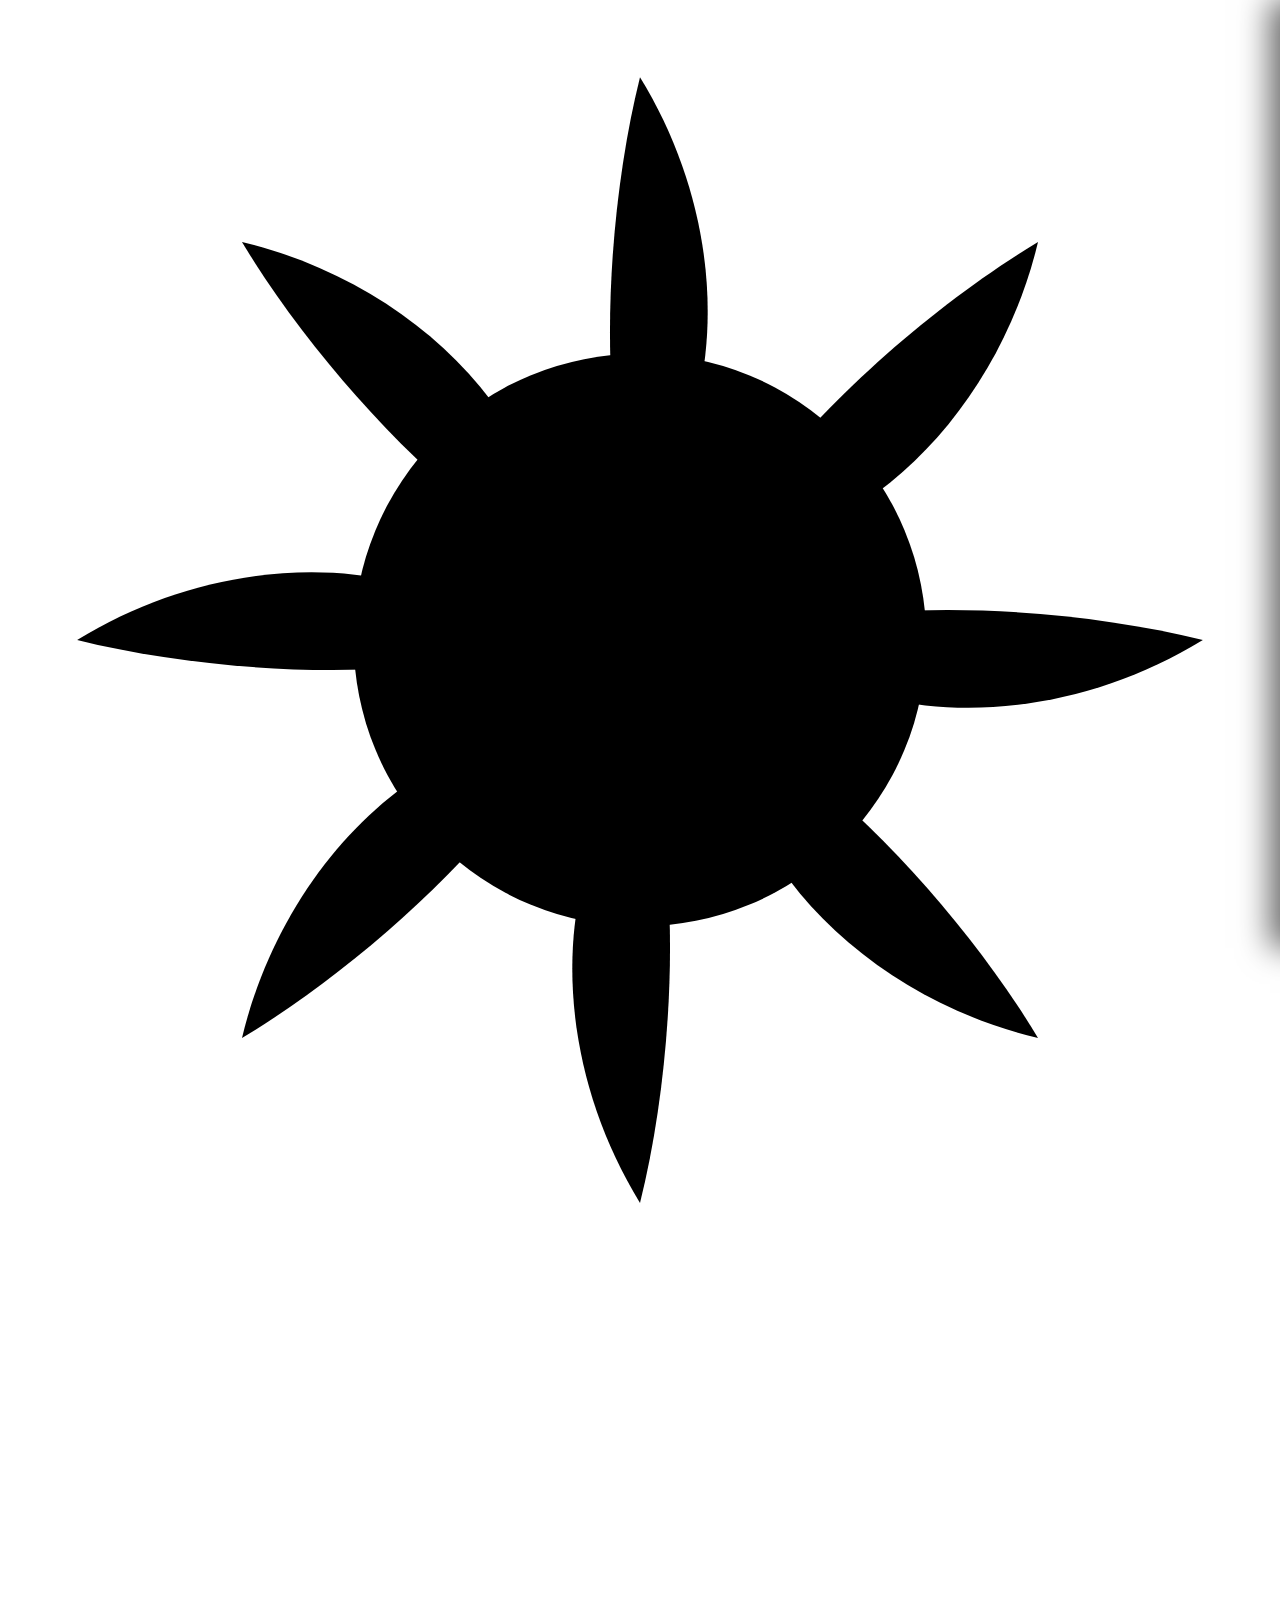
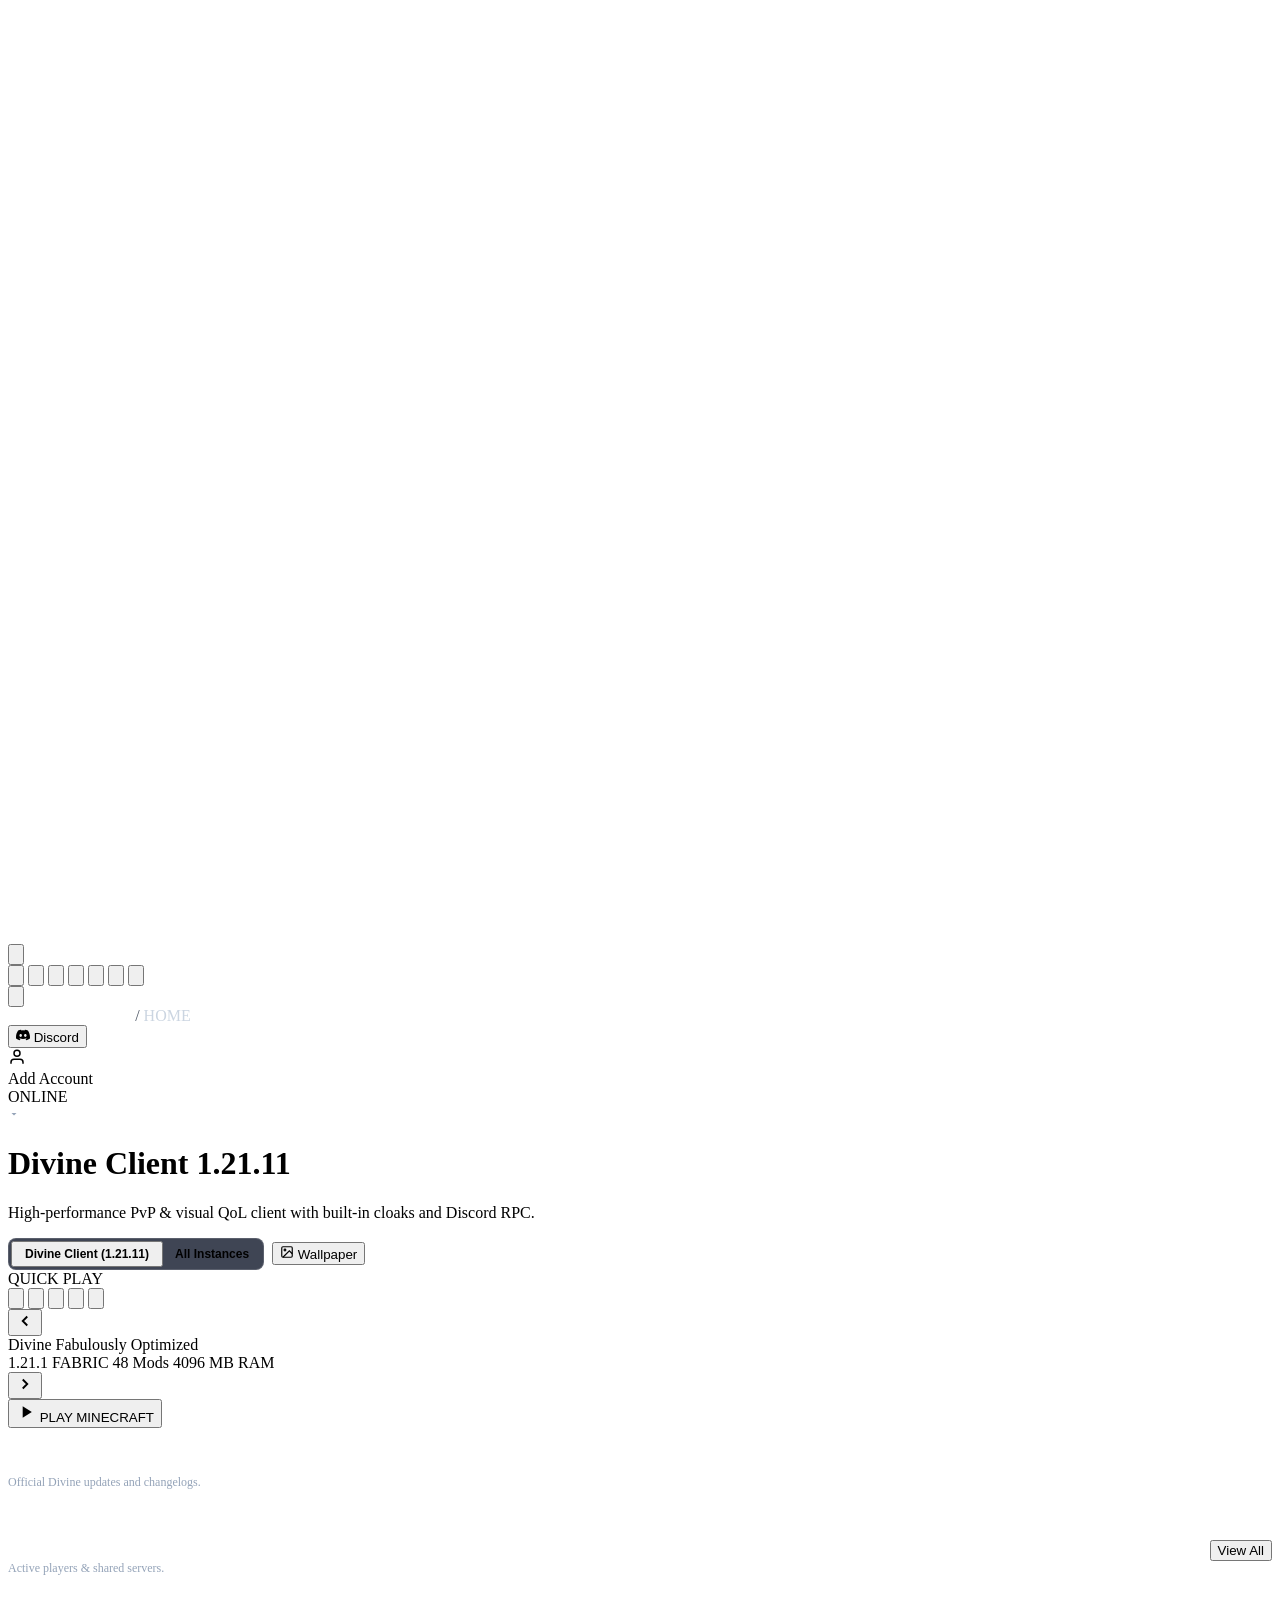
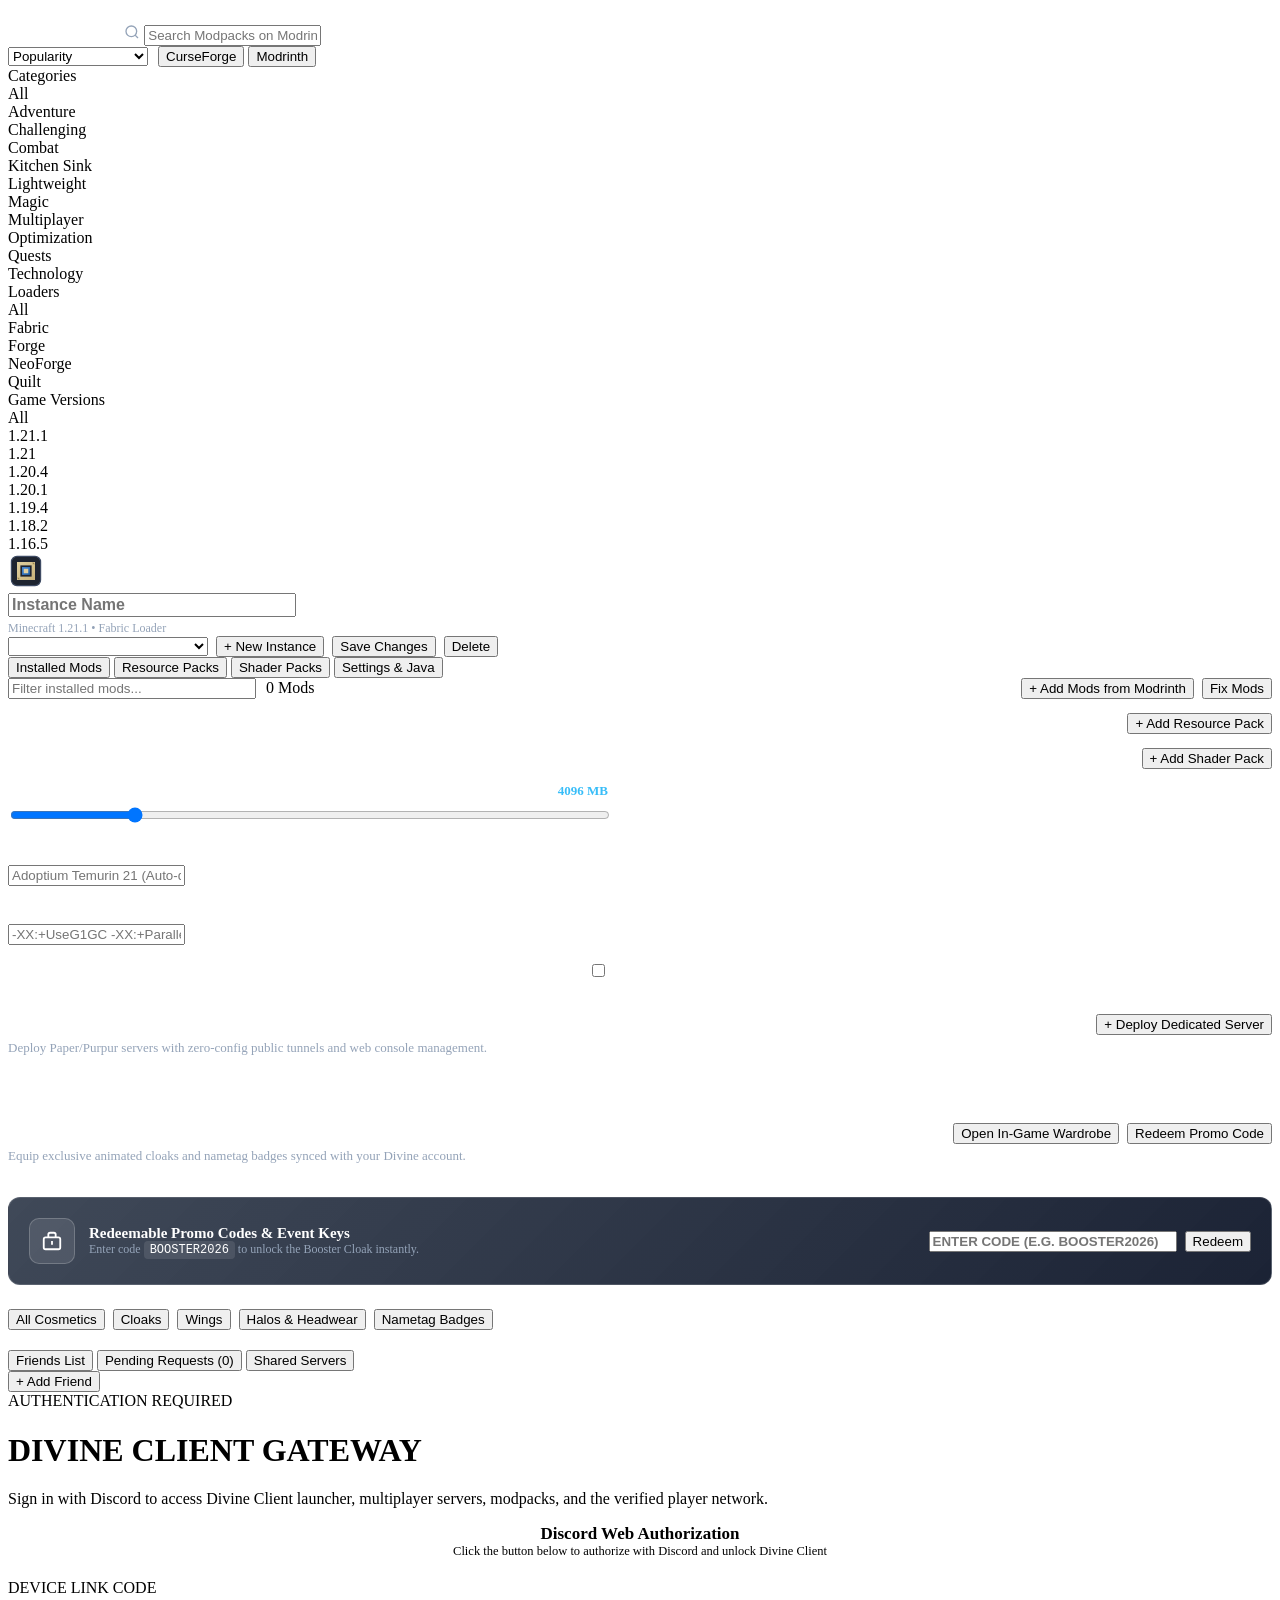
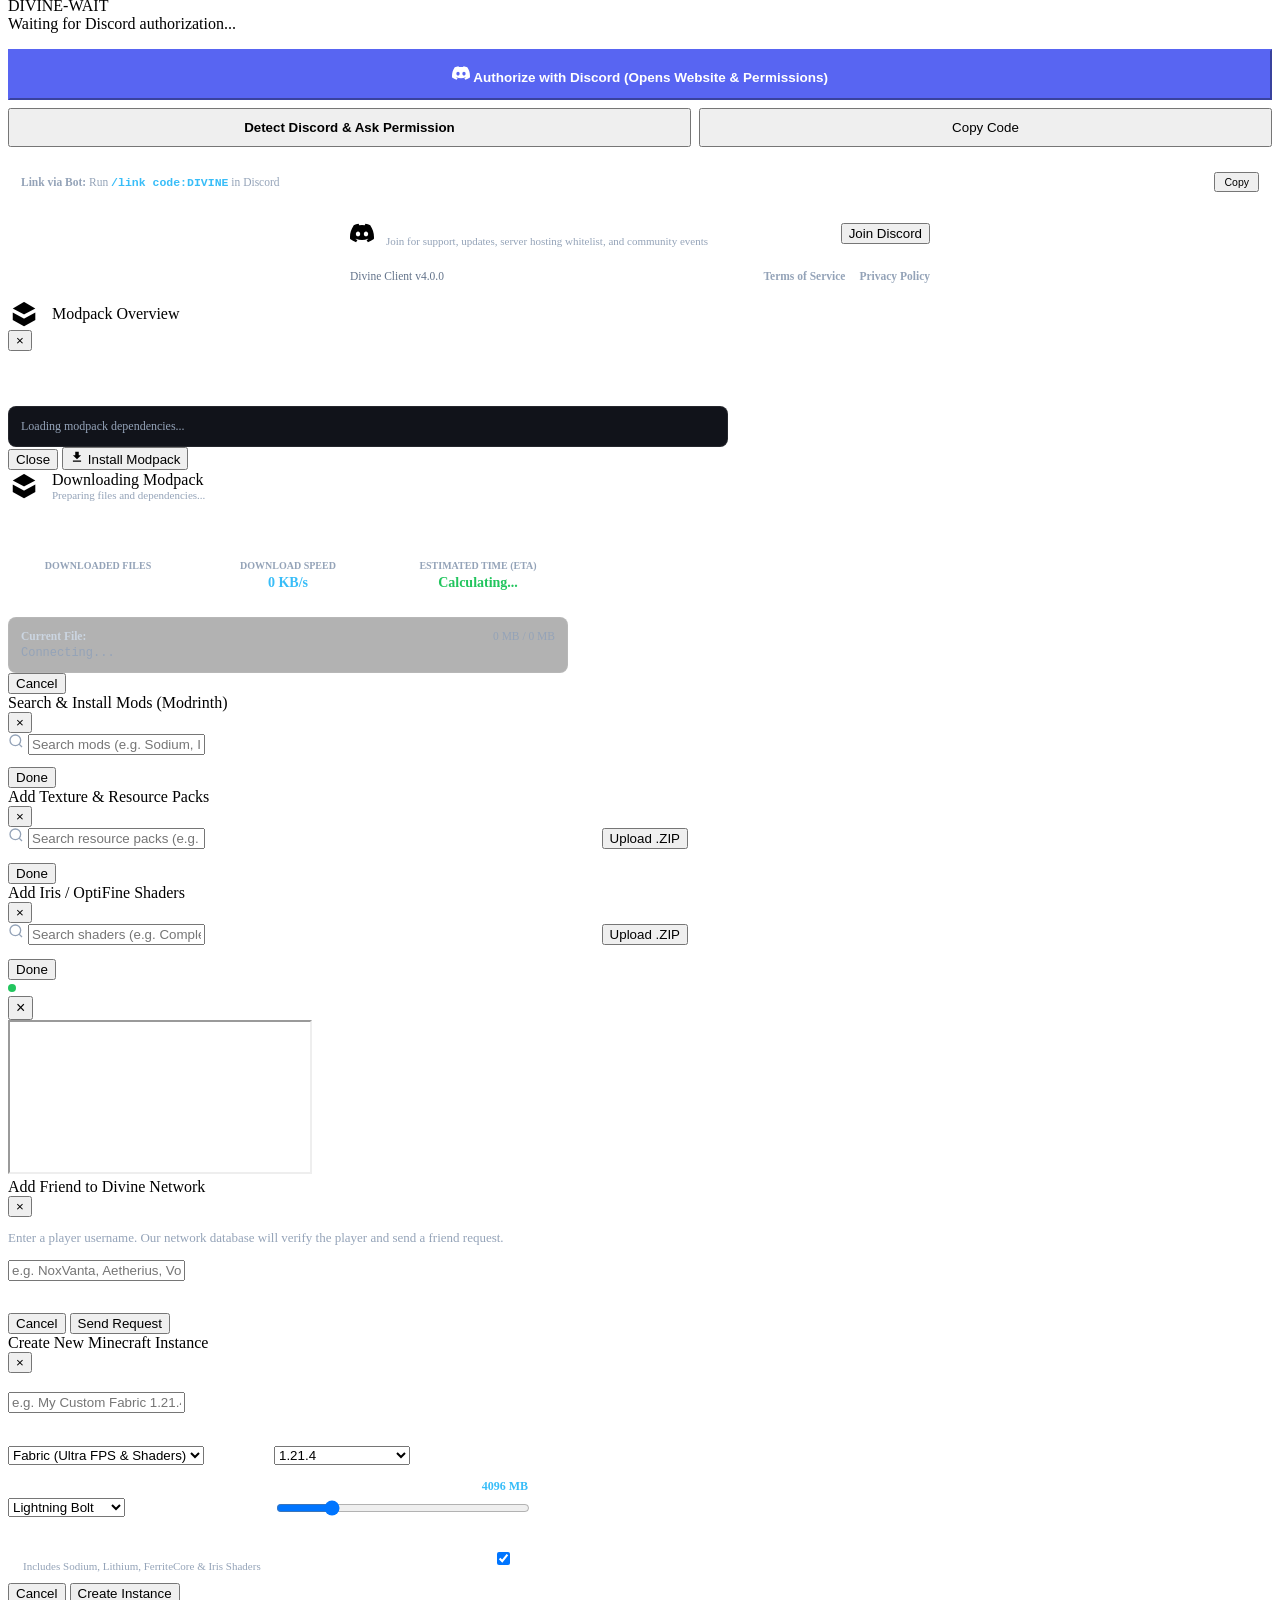
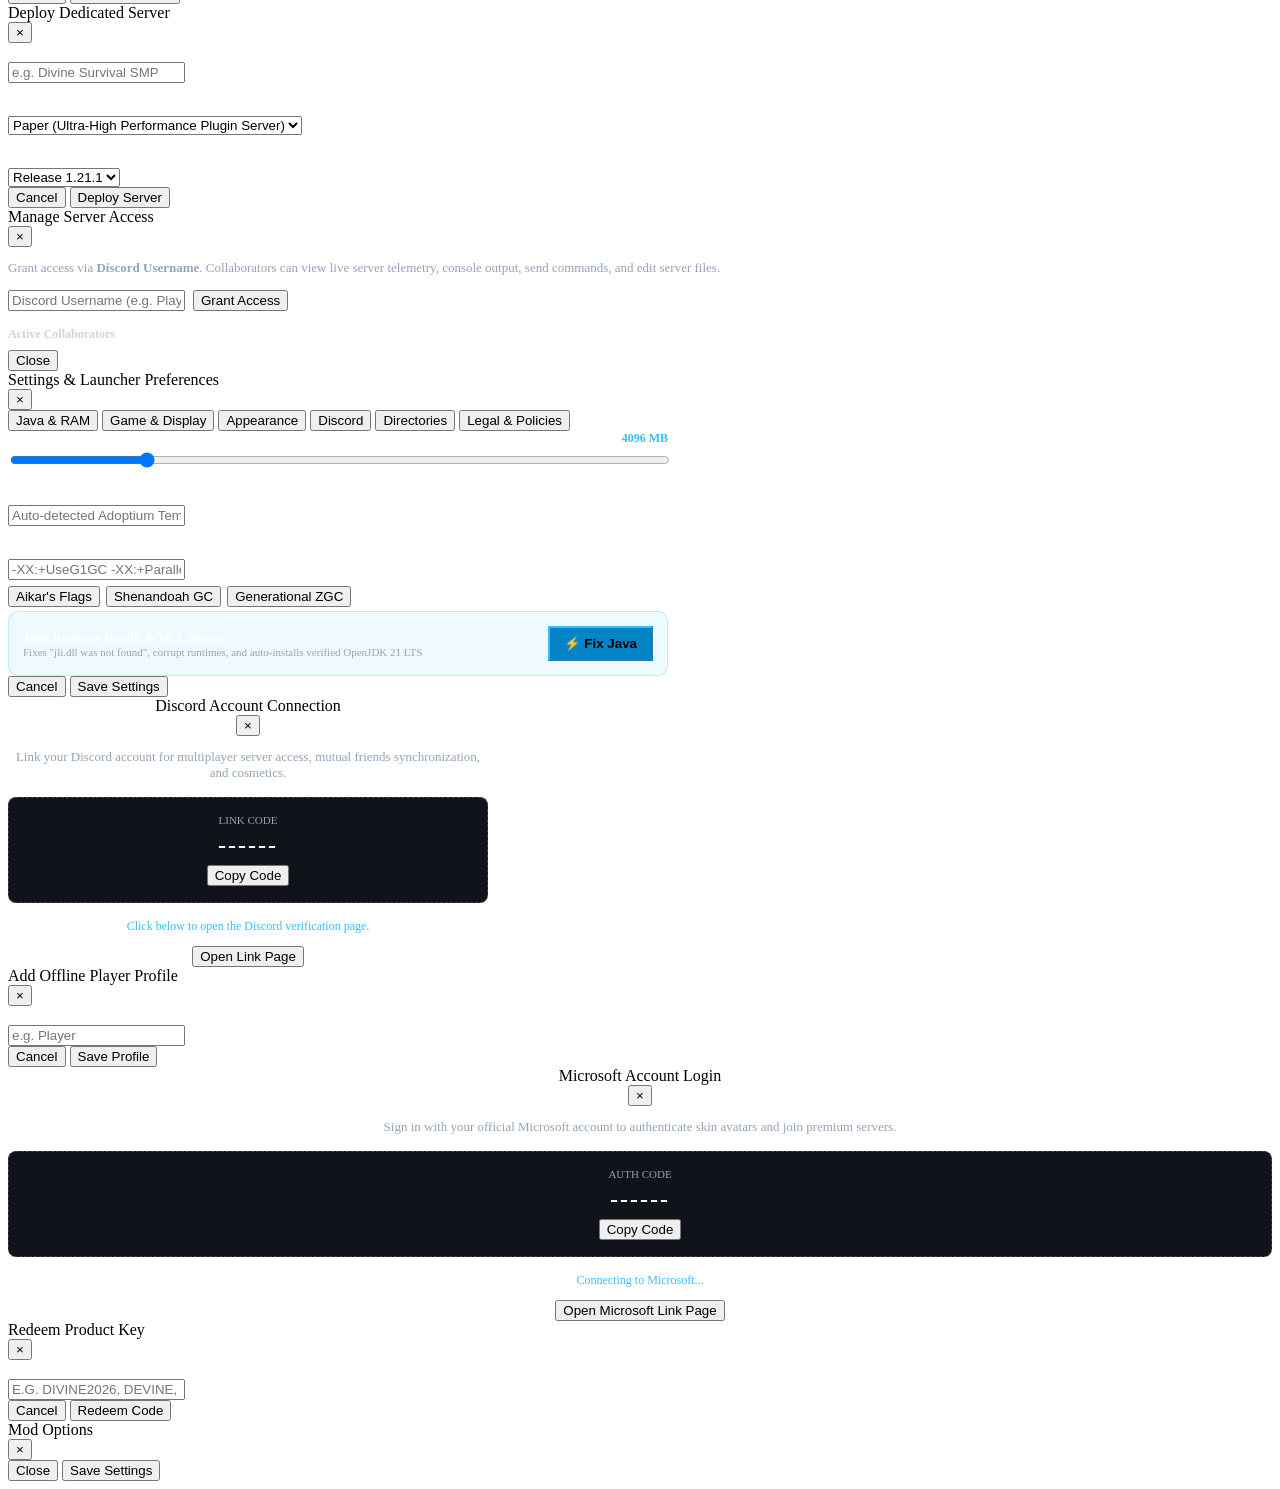
==== divineclient/web/index.html @ eaeb9013 "Updated package namespace from arenclient to divineclient" ====
<!DOCTYPE html>
<html lang="en" data-theme="divine">
<head>
  <meta charset="UTF-8">
  <meta name="viewport" content="width=device-width, initial-scale=1.0">
  <title>Divine Client v4.0.0</title>
  <link rel="icon" type="image/png" href="/assets/divine_icon.png">
  <link rel="shortcut icon" href="/assets/icon.ico">
  <link rel="stylesheet" href="/css/theme.css">
  <link rel="stylesheet" href="/css/main.css">
</head>
<body>

  <!-- Full Windowless Startup Animation (Pure White Divine Sun Logo Only) -->
  <div id="startup-gateway-screen" class="startup-splash-overlay" onclick="this.classList.add('fade-out'); setTimeout(() => { this.style.display='none'; }, 400);" title="Click anywhere to skip">
    <div class="startup-stage-container">
      <svg viewBox="0 0 256 256" class="startup-sun-svg">
        <g class="spikes-layer">
          <g transform="rotate(0 128 128)"><path d="M128,14 C144,40 146,72 134,94 Q128,98 124,92 C120,70 122,38 128,14 Z"/></g>
          <g transform="rotate(45 128 128)"><path d="M128,14 C144,40 146,72 134,94 Q128,98 124,92 C120,70 122,38 128,14 Z"/></g>
          <g transform="rotate(90 128 128)"><path d="M128,14 C144,40 146,72 134,94 Q128,98 124,92 C120,70 122,38 128,14 Z"/></g>
          <g transform="rotate(135 128 128)"><path d="M128,14 C144,40 146,72 134,94 Q128,98 124,92 C120,70 122,38 128,14 Z"/></g>
          <g transform="rotate(180 128 128)"><path d="M128,14 C144,40 146,72 134,94 Q128,98 124,92 C120,70 122,38 128,14 Z"/></g>
          <g transform="rotate(225 128 128)"><path d="M128,14 C144,40 146,72 134,94 Q128,98 124,92 C120,70 122,38 128,14 Z"/></g>
          <g transform="rotate(270 128 128)"><path d="M128,14 C144,40 146,72 134,94 Q128,98 124,92 C120,70 122,38 128,14 Z"/></g>
          <g transform="rotate(315 128 128)"><path d="M128,14 C144,40 146,72 134,94 Q128,98 124,92 C120,70 122,38 128,14 Z"/></g>
        </g>
        <circle class="ring" cx="128" cy="128" r="58"/>
        <circle class="core" cx="128" cy="128" r="34"/>
      </svg>
    </div>
  </div>
  <script>
    // Failsafe auto-dismiss timer in case scripts are slow or interrupted
    setTimeout(function() {
      var s = document.getElementById("startup-gateway-screen");
      if (s && !s.classList.contains("fade-out")) {
        s.classList.add("fade-out");
        setTimeout(function() { s.style.display = "none"; }, 500);
      }
    }, 2000);
  </script>

  <!-- Background Watermark Logo -->
  <svg class="app-background-watermark" viewBox="0 0 256 256">
    <g fill="#ffffff">
      <g transform="rotate(0 128 128)"><path d="M128,14 C144,40 146,72 134,94 Q128,98 124,92 C120,70 122,38 128,14 Z"/></g>
      <g transform="rotate(45 128 128)"><path d="M128,14 C144,40 146,72 134,94 Q128,98 124,92 C120,70 122,38 128,14 Z"/></g>
      <g transform="rotate(90 128 128)"><path d="M128,14 C144,40 146,72 134,94 Q128,98 124,92 C120,70 122,38 128,14 Z"/></g>
      <g transform="rotate(135 128 128)"><path d="M128,14 C144,40 146,72 134,94 Q128,98 124,92 C120,70 122,38 128,14 Z"/></g>
      <g transform="rotate(180 128 128)"><path d="M128,14 C144,40 146,72 134,94 Q128,98 124,92 C120,70 122,38 128,14 Z"/></g>
      <g transform="rotate(225 128 128)"><path d="M128,14 C144,40 146,72 134,94 Q128,98 124,92 C120,70 122,38 128,14 Z"/></g>
      <g transform="rotate(270 128 128)"><path d="M128,14 C144,40 146,72 134,94 Q128,98 124,92 C120,70 122,38 128,14 Z"/></g>
      <g transform="rotate(315 128 128)"><path d="M128,14 C144,40 146,72 134,94 Q128,98 124,92 C120,70 122,38 128,14 Z"/></g>
      <circle cx="128" cy="128" r="34"/>
    </g>
    <circle cx="128" cy="128" r="58" fill="none" stroke="#ffffff" stroke-width="8" stroke-linecap="round"/>
  </svg>

  <!-- APP ROOT: HORIZONTAL LEFT SIDEBAR SHELL -->
  <div id="app-root">

    <!-- LEFT SIDEBAR (ICONS ONLY • COMPACT RAIL) -->
    <aside class="app-sidebar-left">
      <div class="sidebar-top-section">
        <!-- Client Logo Header (Pure White Sun) -->
        <button class="sidebar-brand-btn" onclick="switchTab('overview')" data-tooltip="Divine Client Home">
          <svg viewBox="0 0 256 256">
            <g fill="#ffffff">
              <g transform="rotate(0 128 128)"><path d="M128,14 C144,40 146,72 134,94 Q128,98 124,92 C120,70 122,38 128,14 Z"/></g>
              <g transform="rotate(45 128 128)"><path d="M128,14 C144,40 146,72 134,94 Q128,98 124,92 C120,70 122,38 128,14 Z"/></g>
              <g transform="rotate(90 128 128)"><path d="M128,14 C144,40 146,72 134,94 Q128,98 124,92 C120,70 122,38 128,14 Z"/></g>
              <g transform="rotate(135 128 128)"><path d="M128,14 C144,40 146,72 134,94 Q128,98 124,92 C120,70 122,38 128,14 Z"/></g>
              <g transform="rotate(180 128 128)"><path d="M128,14 C144,40 146,72 134,94 Q128,98 124,92 C120,70 122,38 128,14 Z"/></g>
              <g transform="rotate(225 128 128)"><path d="M128,14 C144,40 146,72 134,94 Q128,98 124,92 C120,70 122,38 128,14 Z"/></g>
              <g transform="rotate(270 128 128)"><path d="M128,14 C144,40 146,72 134,94 Q128,98 124,92 C120,70 122,38 128,14 Z"/></g>
              <g transform="rotate(315 128 128)"><path d="M128,14 C144,40 146,72 134,94 Q128,98 124,92 C120,70 122,38 128,14 Z"/></g>
              <circle cx="128" cy="128" r="34"/>
            </g>
            <circle cx="128" cy="128" r="58" fill="none" stroke="#ffffff" stroke-width="8" stroke-linecap="round"/>
          </svg>
        </button>

        <div class="sidebar-divider"></div>

        <!-- Navigation Tabs (Icons Only) -->
        <nav class="sidebar-nav">
          <!-- 1. Home / Instances -->
          <button class="sidebar-nav-item active" data-tab="overview" onclick="switchTab('overview')" data-tooltip="Home &amp; Launch">
            <svg viewBox="0 0 24 24" fill="currentColor"><path d="M10 20v-6h4v6h5v-8h3L12 3 2 12h3v8z"/></svg>
          </button>

          <!-- 2. Modpack Store -->
          <button class="sidebar-nav-item" data-tab="modpacks" onclick="switchTab('modpacks')" data-tooltip="Modpack Store">
            <svg viewBox="0 0 24 24" fill="currentColor"><path d="M12 2l-5.5 9h11L12 2zm0 3.84L13.93 9h-3.86L12 5.84zM17.5 13c-2.49 0-4.5 2.01-4.5 4.5s2.01 4.5 4.5 4.5 4.5-2.01 4.5-4.5-2.01-4.5-4.5-4.5zm0 7c-1.38 0-2.5-1.12-2.5-2.5s1.12-2.5 2.5-2.5 2.5 1.12 2.5 2.5-1.12 2.5-2.5 2.5zM3 21.5h8v-8H3v8zm2-6h4v4H5v-4z"/></svg>
          </button>

          <!-- 3. Instance Editor Tab -->
          <button class="sidebar-nav-item" data-tab="editor" onclick="switchTab('editor')" data-tooltip="Instance Editor &amp; Mods">
            <svg viewBox="0 0 24 24" fill="none" stroke="currentColor" stroke-width="2" stroke-linecap="round" stroke-linejoin="round"><path d="M12 20h9"/><path d="M16.5 3.5a2.121 2.121 0 0 1 3 3L7 19l-4 1 1-4L16.5 3.5z"/></svg>
          </button>

          <!-- 4. Dedicated Servers -->
          <button class="sidebar-nav-item" data-tab="servers" onclick="switchTab('servers')" data-tooltip="Dedicated Servers">
            <svg viewBox="0 0 24 24" fill="currentColor"><path d="M2 20h20v-4H2v4zm2-3h2v2H4v-2zM2 4v4h20V4H2zm4 3H4V5h2v2zm-4 7h20v-4H2v4zm2-3h2v2H4v-2z"/></svg>
          </button>

          <!-- 5. Cloaks & Wardrobe -->
          <button class="sidebar-nav-item" data-tab="cosmetics" onclick="switchTab('cosmetics')" data-tooltip="Cloaks &amp; Wardrobe">
            <svg viewBox="0 0 24 24" fill="none" stroke="currentColor" stroke-width="2" stroke-linecap="round" stroke-linejoin="round">
              <path d="M12 4a3 3 0 0 1 3 3c0 1.2-.7 2.2-1.7 2.7L21 16H3l7.7-6.3C9.7 9.2 9 8.2 9 7a3 3 0 0 1 3-3z"/>
              <path d="M4 16v5a1 1 0 0 0 1 1h14a1 1 0 0 0 1-1v-5"/>
            </svg>
          </button>

          <!-- 6. Friends & Social (Clean Native Network) -->
          <button class="sidebar-nav-item" data-tab="friends" onclick="switchTab('friends')" data-tooltip="Friends &amp; Player Network">
            <svg viewBox="0 0 24 24" fill="currentColor"><path d="M16 11c1.66 0 2.99-1.34 2.99-3S17.66 5 16 5c-1.66 0-3 1.34-3 3s1.34 3 3 3zm-8 0c1.66 0 2.99-1.34 2.99-3S9.66 5 8 5C6.34 5 5 6.34 5 8s1.34 3 3 3zm0 2c-2.33 0-7 1.17-7 3.5V19h14v-2.5c0-2.33-4.67-3.5-7-3.5zm8 0c-.29 0-.62.02-.97.05 1.16.84 1.97 1.97 1.97 3.45V19h6v-2.5c0-2.33-4.67-3.5-7-3.5z"/></svg>
          </button>

          <!-- 7. Discord Gateway & Profile -->
          <button class="sidebar-nav-item" data-tab="discord" onclick="switchTab('discord')" data-tooltip="Discord Community &amp; Account">
            <svg viewBox="0 0 24 24" fill="currentColor"><path d="M20.317 4.37a19.791 19.791 0 0 0-4.885-1.515.074.074 0 0 0-.079.037c-.21.375-.444.864-.608 1.25a18.27 18.27 0 0 0-5.487 0 12.64 12.64 0 0 0-.617-1.25.077.077 0 0 0-.079-.037A19.736 19.736 0 0 0 3.677 4.37a.07.07 0 0 0-.032.027C.533 9.046-.32 13.58.099 18.057a.082.082 0 0 0 .031.057 19.9 19.9 0 0 0 5.993 3.03.078.078 0 0 0 .084-.028c.462-.63.874-1.295 1.226-1.994.021-.041.001-.09-.041-.106a13.107 13.107 0 0 1-1.872-.892.077.077 0 0 1-.008-.128 10.2 10.2 0 0 0 .372-.292.074.074 0 0 1 .077-.01c3.929 1.793 8.18 1.793 12.061 0a.074.074 0 0 1 .078.01c.12.098.246.198.373.292a.077.077 0 0 1-.006.127 12.299 12.299 0 0 1-1.873.893.077.077 0 0 0-.041.107c.36.698.772 1.362 1.225 1.993a.076.076 0 0 0 .084.028 19.839 19.839 0 0 0 6.002-3.03.077.077 0 0 0 .032-.054c.5-5.177-.838-9.674-3.549-13.66a.061.061 0 0 0-.031-.028zM8.02 15.33c-1.183 0-2.157-1.085-2.157-2.419 0-1.333.956-2.419 2.157-2.419 1.21 0 2.176 1.096 2.157 2.42 0 1.333-.956 2.418-2.157 2.418zm7.975 0c-1.183 0-2.157-1.085-2.157-2.419 0-1.333.955-2.419 2.157-2.419 1.21 0 2.176 1.096 2.157 2.42 0 1.333-.946 2.418-2.157 2.418z"/></svg>
          </button>
        </nav>
      </div>

      <!-- Bottom Settings Button (Icons Only) -->
      <div class="sidebar-bottom-section">
        <button class="sidebar-settings-btn" onclick="openSettingsModal()" data-tooltip="Settings &amp; JVM">
          <svg viewBox="0 0 24 24" fill="none" stroke="currentColor" stroke-width="2" stroke-linecap="round" stroke-linejoin="round">
            <circle cx="12" cy="12" r="3"></circle>
            <path d="M19.4 15a1.65 1.65 0 0 0 .33 1.82l.06.06a2 2 0 0 1 0 2.83 2 2 0 0 1-2.83 0l-.06-.06a1.65 1.65 0 0 0-1.82-.33 1.65 1.65 0 0 0-1 1.51V21a2 2 0 0 1-2 2 2 2 0 0 1-2-2v-.09A1.65 1.65 0 0 0 9 19.4a1.65 1.65 0 0 0-1.82.33l-.06.06a2 2 0 0 1-2.83 0 2 2 0 0 1 0-2.83l.06-.06a1.65 1.65 0 0 0 .33-1.82 1.65 1.65 0 0 0-1.51-1H3a2 2 0 0 1-2-2 2 2 0 0 1 2-2h.09A1.65 1.65 0 0 0 4.6 9a1.65 1.65 0 0 0-.33-1.82l-.06-.06a2 2 0 0 1 0-2.83 2 2 0 0 1 2.83 0l.06.06a1.65 1.65 0 0 0 1.82.33H9a1.65 1.65 0 0 0 1-1.51V3a2 2 0 0 1 2-2 2 2 0 0 1 2 2v.09a1.65 1.65 0 0 0 1 1.51 1.65 1.65 0 0 0 1.82-.33l.06-.06a2 2 0 0 1 2.83 0 2 2 0 0 1 0 2.83l-.06.06a1.65 1.65 0 0 0-.33 1.82V9a1.65 1.65 0 0 0 1.51 1H21a2 2 0 0 1 2 2 2 2 0 0 1-2 2h-.09a1.65 1.65 0 0 0-1.51 1z"></path>
          </svg>
        </button>
      </div>
    </aside>

    <!-- RIGHT / MAIN VIEWPORT AREA -->
    <div class="app-main-viewport">
      <!-- TOPBAR HEADER (Account Pill Top Right) -->
      <header class="app-topbar-header">
        <div class="topbar-left-breadcrumbs" id="topbar-breadcrumbs">
          <span style="color: #ffffff; font-weight: 900;">DIVINE CLIENT</span>
          <span style="color: #4b5563;">/</span>
          <span style="color: #cbd5e1;" id="topbar-crumb-active">HOME</span>
        </div>

        <div class="topbar-right-actions">
          <!-- Discord Link / Status Button in Topbar -->
          <button class="btn btn-secondary btn-sm" id="topbar-discord-btn" onclick="switchTab('discord')" title="Discord Authentication &amp; Profile" style="gap: 6px;">
            <svg width="14" height="14" viewBox="0 0 24 24" fill="currentColor"><path d="M20.317 4.37a19.791 19.791 0 0 0-4.885-1.515.074.074 0 0 0-.079.037c-.21.375-.444.864-.608 1.25a18.27 18.27 0 0 0-5.487 0 12.64 12.64 0 0 0-.617-1.25.077.077 0 0 0-.079-.037A19.736 19.736 0 0 0 3.677 4.37a.07.07 0 0 0-.032.027C.533 9.046-.32 13.58.099 18.057a.082.082 0 0 0 .031.057 19.9 19.9 0 0 0 5.993 3.03.078.078 0 0 0 .084-.028c.462-.63.874-1.295 1.226-1.994.021-.041.001-.09-.041-.106a13.107 13.107 0 0 1-1.872-.892.077.077 0 0 1-.008-.128 10.2 10.2 0 0 0 .372-.292.074.074 0 0 1 .077-.01c3.929 1.793 8.18 1.793 12.061 0a.074.074 0 0 1 .078.01c.12.098.246.198.373.292a.077.077 0 0 1-.006.127 12.299 12.299 0 0 1-1.873.893.077.077 0 0 0-.041.107c.36.698.772 1.362 1.225 1.993a.076.076 0 0 0 .084.028 19.839 19.839 0 0 0 6.002-3.03.077.077 0 0 0 .032-.054c.5-5.177-.838-9.674-3.549-13.66a.061.061 0 0 0-.031-.028zM8.02 15.33c-1.183 0-2.157-1.085-2.157-2.419 0-1.333.956-2.419 2.157-2.419 1.21 0 2.176 1.096 2.157 2.42 0 1.333-.956 2.418-2.157 2.418zm7.975 0c-1.183 0-2.157-1.085-2.157-2.419 0-1.333.955-2.419 2.157-2.419 1.21 0 2.176 1.096 2.157 2.42 0 1.333-.946 2.418-2.157 2.418z"/></svg>
            <span id="topbar-discord-label">Discord</span>
          </button>

          <!-- Top Right User Profile Pill -->
          <div class="topbar-account-pill" id="topbar-account-btn" onclick="toggleAccountDrawer()" title="Switch Account &amp; Profiles">
            <div class="account-avatar-box" id="topbar-avatar-container">
              <svg width="18" height="18" viewBox="0 0 24 24" fill="none" stroke="currentColor" stroke-width="2"><path d="M20 21v-2a4 4 0 0 0-4-4H8a4 4 0 0 0-4 4v2"/><circle cx="12" cy="7" r="4"/></svg>
            </div>
            <div class="account-text-stack">
              <div class="account-username" id="topbar-username">Add Account</div>
              <div class="account-status-sub" id="topbar-status-text">ONLINE</div>
            </div>
            <svg width="12" height="12" viewBox="0 0 24 24" fill="#94a3b8"><path d="M7 10l5 5 5-5z"/></svg>
          </div>
        </div>
      </header>

      <!-- MAIN CONTENT VIEWS -->
      <main class="app-main">

        <!-- VIEW 1: HOME (MULTI-BACKGROUND SHADERS • QUICK PLAY CARD • ANIMATED SLIDER • GREEN/RED PLAY BUTTON) -->
        <div class="view-pane active" id="view-overview">
          <div class="home-hero-container" id="home-hero-container">
            <div class="home-hero-header">
              <div>
                <h1 class="home-hero-title" id="home-main-title">Divine Client 1.21.11</h1>
                <p class="home-hero-subtitle" id="home-main-subtitle">High-performance PvP &amp; visual QoL client with built-in cloaks and Discord RPC.</p>
              </div>
              <div style="display: flex; align-items: center; gap: 8px;">
                <!-- 2 Main Menus Mode Switcher -->
                <div class="mode-toggle-group" style="display: flex; background: rgba(15,23,42,0.8); border: 1px solid rgba(255,255,255,0.15); border-radius: 8px; padding: 2px;">
                  <button class="btn btn-sm btn-primary" id="mode-btn-divine" onclick="setLauncherMenuMode('divine')" style="padding: 4px 12px; font-size: 12px; font-weight: 800;">Divine Client (1.21.11)</button>
                  <button class="btn btn-sm btn-secondary" id="mode-btn-custom" onclick="setLauncherMenuMode('custom')" style="padding: 4px 12px; font-size: 12px; font-weight: 800; border: none; background: transparent;">All Instances</button>
                </div>
                <button class="btn btn-secondary btn-sm" onclick="cycleHeroBackground()" title="Switch Wallpaper">
                  <svg width="14" height="14" viewBox="0 0 24 24" fill="none" stroke="currentColor" stroke-width="2"><rect x="3" y="3" width="18" height="18" rx="2"/><circle cx="8.5" cy="8.5" r="1.5"/><path d="M21 15l-5-5L5 21"/></svg>
                  <span id="hero-wallpaper-name">Wallpaper</span>
                </button>
              </div>
            </div>

            <!-- Quick Play Bar: 5 mini icons centered directly on top of the launching card -->
            <div class="quick-play-wrapper">
              <div class="quick-play-card">
                <div class="quick-play-title-tag">QUICK PLAY</div>
                <div class="quick-play-icons-bar">
                  <!-- 1. Fabric 1.21.11 (Ultra Performance) -->
                  <button class="quick-play-btn" onclick="quickPlayAction('fabric')" data-tooltip="Fabric 1.21.11 (Ultra Performance)" title="Fabric 1.21.11 (Ultra Performance)">
                    <svg viewBox="0 0 24 24" fill="none" stroke="currentColor" stroke-width="2"><polygon points="13 2 3 14 12 14 11 22 21 10 12 10 13 2"/></svg>
                  </button>

                  <!-- 2. Builder & Cinematic Studio -->
                  <button class="quick-play-btn" onclick="quickPlayAction('builder')" data-tooltip="Builder Studio (Axiom + WorldEdit)" title="Builder Studio (Axiom + WorldEdit)">
                    <svg viewBox="0 0 24 24" fill="none" stroke="currentColor" stroke-width="2"><path d="M21 16V8a2 2 0 0 0-1-1.73l-7-4a2 2 0 0 0-2 0l-7 4A2 2 0 0 0 3 8v8a2 2 0 0 0 1 1.73l7 4a2 2 0 0 0 2 0l7-4A2 2 0 0 0 21 16z"/><polyline points="3.27 6.96 12 12.01 20.73 6.96"/><line x1="12" y1="22.08" x2="12" y2="12"/></svg>
                  </button>

                  <!-- 3. Bedwars PvP 1.8.9 (Forge) -->
                  <button class="quick-play-btn" onclick="quickPlayAction('bedwars')" data-tooltip="Bedwars PvP 1.8.9 (Forge)" title="Bedwars PvP 1.8.9 (Forge)">
                    <svg viewBox="0 0 24 24" fill="none" stroke="currentColor" stroke-width="2"><path d="M14.5 17.5L3 6V3h3l11.5 11.5"/><path d="M13 19l6-6"/><path d="M16 16l4 4"/><path d="M19 21l2-2"/></svg>
                  </button>

                  <!-- 4. Vanilla Survival 1.21.4 -->
                  <button class="quick-play-btn" onclick="quickPlayAction('survival')" data-tooltip="Vanilla Survival 1.21.4" title="Vanilla Survival 1.21.4">
                    <svg viewBox="0 0 24 24" fill="none" stroke="currentColor" stroke-width="2"><path d="M20 21v-2a4 4 0 0 0-4-4H8a4 4 0 0 0-4 4v2"/><circle cx="12" cy="7" r="4"/></svg>
                  </button>

                  <!-- 5. Multiplayer SMP 1.21.4 -->
                  <button class="quick-play-btn" onclick="quickPlayAction('smp')" data-tooltip="Multiplayer SMP 1.21.4" title="Multiplayer SMP 1.21.4">
                    <svg viewBox="0 0 24 24" fill="none" stroke="currentColor" stroke-width="2"><circle cx="12" cy="12" r="10"/><path d="M2 12h20"/><path d="M12 2a15.3 15.3 0 0 1 4 10 15.3 15.3 0 0 1-4 10 15.3 15.3 0 0 1 4-10z"/></svg>
                  </button>
                </div>
              </div>
            </div>

            <!-- Instance Slider Deck (The Launching Card) -->
            <div class="instance-slider-deck">
              <div class="instance-slider-main">
                <!-- Left Nav Arrow -->
                <button class="slider-nav-arrow" onclick="slideInstancePrev()" title="Previous Instance">
                  <svg width="18" height="18" viewBox="0 0 24 24" fill="none" stroke="currentColor" stroke-width="2.5"><path d="M15 18l-6-6 6-6"/></svg>
                </button>

                <!-- Instance Metadata (Animated Slide Transitions) -->
                <div class="slider-instance-info" id="hero-slider-info-box">
                  <div class="slider-instance-name" id="hero-slider-name">Divine Fabulously Optimized</div>
                  <div class="slider-tags-row">
                    <span class="badge-tag version" id="hero-slider-version">1.21.1</span>
                    <span class="badge-tag loader" id="hero-slider-loader">FABRIC</span>
                    <span class="badge-tag mods" id="hero-slider-mods">48 Mods</span>
                    <span class="badge-tag" id="hero-slider-ram">4096 MB RAM</span>
                  </div>
                  <!-- Slider Indicator Dots -->
                  <div class="slider-pagination-dots" id="hero-slider-dots"></div>
                </div>

                <!-- Right Nav Arrow -->
                <button class="slider-nav-arrow" onclick="slideInstanceNext()" title="Next Instance">
                  <svg width="18" height="18" viewBox="0 0 24 24" fill="none" stroke="currentColor" stroke-width="2.5"><path d="M9 18l6-6-6-6"/></svg>
                </button>
              </div>

              <!-- Solid Green Play Button (Switches to Solid Red Stop Button When Running) -->
              <button class="hero-launch-btn" id="hero-launch-btn" onclick="handleHeroPlayButtonClick()">
                <svg id="hero-launch-icon" width="20" height="20" viewBox="0 0 24 24" fill="currentColor"><path d="M8 5v14l11-7z"/></svg>
                <span id="hero-launch-text">PLAY MINECRAFT</span>
              </button>
            </div>
          </div>

          <!-- Bottom 2-Column: Announcements & Friends -->
          <div class="overview-2col-layout">
            <!-- Left Column: Announcements -->
            <div>
              <div style="display: flex; align-items: center; justify-content: space-between; margin-bottom: 12px;">
                <div>
                  <h3 style="font-size: 15px; font-weight: 800; color: #ffffff;">Latest Announcements</h3>
                  <p style="font-size: 12px; color: #94a3b8;">Official Divine updates and changelogs.</p>
                </div>
              </div>
              <div id="news-grid" style="display: flex; flex-direction: column; gap: 10px;"></div>
            </div>

            <!-- Right Column: Online Friends Quick Glance -->
            <div>
              <div style="display: flex; align-items: center; justify-content: space-between; margin-bottom: 12px;">
                <div>
                  <h3 style="font-size: 15px; font-weight: 800; color: #ffffff;">Friends Network</h3>
                  <p style="font-size: 12px; color: #94a3b8;">Active players &amp; shared servers.</p>
                </div>
                <button class="btn btn-secondary btn-sm" onclick="switchTab('friends')">View All</button>
              </div>
              <div class="card-panel" style="padding: 12px;">
                <div id="home-quick-friends-list" style="display: flex; flex-direction: column; gap: 8px;"></div>
              </div>
            </div>
          </div>
        </div>

        <!-- VIEW 2: MODPACK STORE (MODPACKS ONLY • MATCHING IMAGE-1.PNG) -->
        <div class="view-pane" id="view-modpacks">
          <div class="store-container">
            <!-- Top Search & Filter Bar -->
            <div class="store-topbar-filters">
              <div style="display: flex; align-items: center; gap: 12px; flex: 1;">
                <span style="font-size: 15px; font-weight: 900; color: #ffffff; white-space: nowrap;">Modpacks Store</span>
                <!-- Search Input -->
                <div class="store-search-bar">
                  <svg width="16" height="16" viewBox="0 0 24 24" fill="none" stroke="#94a3b8" stroke-width="2"><circle cx="11" cy="11" r="8"/><path d="m21 21-4.3-4.3"/></svg>
                  <input type="text" id="store-search-input" placeholder="Search Modpacks on Modrinth..." oninput="debounceStoreSearch()">
                </div>
              </div>

              <!-- Sort & Source Tabs -->
              <div style="display: flex; align-items: center; gap: 10px;">
                <select class="select-field" id="store-sort-select" style="width: 140px;" onchange="fetchStoreModpacks()">
                  <option value="downloads">Popularity</option>
                  <option value="relevance">Relevance</option>
                  <option value="updated">Recently Updated</option>
                  <option value="newest">Newest</option>
                </select>

                <div class="store-source-tabs">
                  <button class="store-source-tab" onclick="setStoreSource('curseforge', this)">CurseForge</button>
                  <button class="store-source-tab active" onclick="setStoreSource('modrinth', this)">Modrinth</button>
                </div>
              </div>
            </div>

            <!-- Main 2-Column Store Layout: Left Cards Stack • Right Filters -->
            <div class="store-main-layout">
              <!-- Left: Modpack List -->
              <div class="store-list-stack" id="store-modpack-list"></div>

              <!-- Right: Filter Rail (Categories, Loaders, Environment, Versions) -->
              <div class="store-filter-rail">
                <!-- Categories -->
                <div>
                  <div class="filter-group-title">Categories</div>
                  <div class="filter-pill-grid" id="store-category-filters">
                    <div class="filter-pill active" onclick="toggleStoreFilter('category', 'all', this)">All</div>
                    <div class="filter-pill" onclick="toggleStoreFilter('category', 'adventure', this)">Adventure</div>
                    <div class="filter-pill" onclick="toggleStoreFilter('category', 'challenging', this)">Challenging</div>
                    <div class="filter-pill" onclick="toggleStoreFilter('category', 'combat', this)">Combat</div>
                    <div class="filter-pill" onclick="toggleStoreFilter('category', 'kitchen-sink', this)">Kitchen Sink</div>
                    <div class="filter-pill" onclick="toggleStoreFilter('category', 'lightweight', this)">Lightweight</div>
                    <div class="filter-pill" onclick="toggleStoreFilter('category', 'magic', this)">Magic</div>
                    <div class="filter-pill" onclick="toggleStoreFilter('category', 'multiplayer', this)">Multiplayer</div>
                    <div class="filter-pill" onclick="toggleStoreFilter('category', 'optimization', this)">Optimization</div>
                    <div class="filter-pill" onclick="toggleStoreFilter('category', 'quests', this)">Quests</div>
                    <div class="filter-pill" onclick="toggleStoreFilter('category', 'technology', this)">Technology</div>
                  </div>
                </div>

                <!-- Loaders -->
                <div>
                  <div class="filter-group-title">Loaders</div>
                  <div class="filter-pill-grid" id="store-loader-filters">
                    <div class="filter-pill active" onclick="toggleStoreFilter('loader', 'all', this)">All</div>
                    <div class="filter-pill" onclick="toggleStoreFilter('loader', 'fabric', this)">Fabric</div>
                    <div class="filter-pill" onclick="toggleStoreFilter('loader', 'forge', this)">Forge</div>
                    <div class="filter-pill" onclick="toggleStoreFilter('loader', 'neoforge', this)">NeoForge</div>
                    <div class="filter-pill" onclick="toggleStoreFilter('loader', 'quilt', this)">Quilt</div>
                  </div>
                </div>

                <!-- Game Versions -->
                <div>
                  <div class="filter-group-title">Game Versions</div>
                  <div class="filter-pill-grid" id="store-version-filters" style="max-height: 220px; overflow-y: auto;">
                    <div class="filter-pill active" onclick="toggleStoreFilter('version', 'all', this)">All</div>
                    <div class="filter-pill" onclick="toggleStoreFilter('version', '1.21.1', this)">1.21.1</div>
                    <div class="filter-pill" onclick="toggleStoreFilter('version', '1.21', this)">1.21</div>
                    <div class="filter-pill" onclick="toggleStoreFilter('version', '1.20.4', this)">1.20.4</div>
                    <div class="filter-pill" onclick="toggleStoreFilter('version', '1.20.1', this)">1.20.1</div>
                    <div class="filter-pill" onclick="toggleStoreFilter('version', '1.19.4', this)">1.19.4</div>
                    <div class="filter-pill" onclick="toggleStoreFilter('version', '1.18.2', this)">1.18.2</div>
                    <div class="filter-pill" onclick="toggleStoreFilter('version', '1.16.5', this)">1.16.5</div>
                  </div>
                </div>
              </div>
            </div>
          </div>
        </div>

        <!-- VIEW 3: DEDICATED INSTANCE EDITOR TAB -->
        <div class="view-pane" id="view-editor">
          <div class="editor-container">
            <!-- Header Card with Instance Name & Icon Picker -->
            <div class="editor-header-card">
              <div class="editor-header-left">
                <!-- Custom Icon Box -->
                <div class="editor-icon-preview-box" id="editor-inst-icon-box" onclick="triggerCustomIconPicker()" title="Click to Change Instance Icon">
                  <img id="editor-inst-icon-img" src="/assets/loader_fabric.svg" style="width: 36px; height: 36px; object-fit: contain;">
                </div>
                <input type="file" id="editor-custom-icon-file" accept="image/*" style="display: none;" onchange="uploadInstanceIconFile(this)">

                <div>
                  <input type="text" id="editor-instance-name-input" class="input-field" style="font-size: 16px; font-weight: 800; width: 280px;" placeholder="Instance Name">
                  <div style="font-size: 12px; color: #94a3b8; margin-top: 4px;" id="editor-instance-meta-line">Minecraft 1.21.1 • Fabric Loader</div>
                </div>
              </div>

              <!-- Instance Switcher & Actions -->
              <div style="display: flex; align-items: center; gap: 8px;">
                <select class="select-field" id="editor-instance-select" style="width: 200px;" onchange="loadInstanceIntoEditor(this.value)"></select>
                <button class="btn btn-secondary btn-sm" onclick="openCreateInstanceModal()">+ New Instance</button>
                <button class="btn btn-primary btn-sm" onclick="saveCurrentEditorInstance()">Save Changes</button>
                <button class="btn btn-danger btn-sm" onclick="deleteCurrentEditorInstance()">Delete</button>
              </div>
            </div>

            <!-- Sub-Tabs Navigation (Mods, Resource Packs, Shaders, Settings/Java) -->
            <div class="editor-subtabs-nav">
              <button class="editor-subtab-btn active" onclick="switchEditorSubpane('mods', this)">Installed Mods</button>
              <button class="editor-subtab-btn" onclick="switchEditorSubpane('resourcepacks', this)">Resource Packs</button>
              <button class="editor-subtab-btn" onclick="switchEditorSubpane('shaders', this)">Shader Packs</button>
              <button class="editor-subtab-btn" onclick="switchEditorSubpane('settings', this)">Settings &amp; Java</button>
            </div>

            <!-- Sub-Pane 1: Installed Mods -->
            <div class="editor-subpane active" id="editor-subpane-mods">
              <div style="display: flex; align-items: center; justify-content: space-between; margin-bottom: 14px;">
                <div style="display: flex; align-items: center; gap: 10px;">
                  <input type="text" class="input-field" id="editor-mods-filter" placeholder="Filter installed mods..." style="width: 240px;" oninput="filterEditorModsList(this.value)">
                  <span id="editor-mods-count-badge" class="badge-tag">0 Mods</span>
                </div>
                <div style="display: flex; gap: 8px;">
                  <button class="btn btn-secondary btn-sm" onclick="openModSearchModalForEditor()">+ Add Mods from Modrinth</button>
                  <!-- FIX MODS BUTTON (REPLACES OPTIMIZE MODS) -->
                  <button class="btn btn-primary btn-sm" onclick="fixCurrentEditorModsCompatibility()" title="Fixes Fabric + Iris + Sodium and dependency compatibility">Fix Mods</button>
                </div>
              </div>
              <div class="editor-mods-table" id="editor-mods-table-body"></div>
            </div>

            <!-- Sub-Pane 2: Resource Packs -->
            <div class="editor-subpane" id="editor-subpane-resourcepacks">
              <div style="display: flex; align-items: center; justify-content: space-between; margin-bottom: 14px;">
                <span style="font-size: 13px; font-weight: 800; color: #ffffff;">Installed Texture &amp; Resource Packs</span>
                <button class="btn btn-secondary btn-sm" onclick="openResourcepackSearchModal()">+ Add Resource Pack</button>
              </div>
              <div class="editor-mods-table" id="editor-resourcepacks-table-body"></div>
            </div>

            <!-- Sub-Pane 3: Shader Packs -->
            <div class="editor-subpane" id="editor-subpane-shaders">
              <div style="display: flex; align-items: center; justify-content: space-between; margin-bottom: 14px;">
                <span style="font-size: 13px; font-weight: 800; color: #ffffff;">Installed Iris / OptiFine Shaders</span>
                <button class="btn btn-secondary btn-sm" onclick="openShaderSearchModal()">+ Add Shader Pack</button>
              </div>
              <div class="editor-mods-table" id="editor-shaders-table-body"></div>
            </div>

            <!-- Sub-Pane 4: Settings & Java Config -->
            <div class="editor-subpane" id="editor-subpane-settings">
              <div class="card-panel" style="max-width: 600px; display: flex; flex-direction: column; gap: 16px;">
                <div>
                  <div style="display: flex; justify-content: space-between; margin-bottom: 6px;">
                    <label style="font-size: 13px; font-weight: 800; color: #ffffff;">Allocated RAM Memory</label>
                    <span id="editor-ram-display" style="font-size: 13px; font-weight: 800; color: #38bdf8;">4096 MB</span>
                  </div>
                  <input type="range" class="range-slider" id="editor-ram-slider" min="1024" max="16384" step="512" value="4096" oninput="updateEditorRamDisplay(this.value)" style="width: 100%;">
                </div>

                <div>
                  <label style="font-size: 13px; font-weight: 800; color: #ffffff; display: block; margin-bottom: 6px;">Custom Java Runtime Path</label>
                  <input type="text" class="input-field" id="editor-custom-java-input" placeholder="Adoptium Temurin 21 (Auto-detected)">
                </div>

                <div>
                  <label style="font-size: 13px; font-weight: 800; color: #ffffff; display: block; margin-bottom: 6px;">Custom JVM Arguments</label>
                  <input type="text" class="input-field" id="editor-custom-jvm-input" placeholder="-XX:+UseG1GC -XX:+ParallelRefProcEnabled">
                </div>

                <div style="display: flex; align-items: center; justify-content: space-between;">
                  <label style="font-size: 13px; font-weight: 800; color: #ffffff;">Launch in Fullscreen</label>
                  <label class="toggle-switch">
                    <input type="checkbox" id="editor-fullscreen-toggle">
                    <span class="toggle-slider"></span>
                  </label>
                </div>
              </div>
            </div>

          </div>
        </div>

        <!-- VIEW 4: DEDICATED SERVERS -->
        <div class="view-pane" id="view-servers">
          <div style="display: flex; align-items: center; justify-content: space-between; margin-bottom: 20px;">
            <div>
              <h1 style="font-size: 24px; font-weight: 900; color: #ffffff;">Dedicated Servers</h1>
              <p style="font-size: 13px; color: #94a3b8;">Deploy Paper/Purpur servers with zero-config public tunnels and web console management.</p>
            </div>
            <button class="btn btn-primary" onclick="openCreateServerModal()">+ Deploy Dedicated Server</button>
          </div>

          <div id="servers-cards-grid" style="display: grid; grid-template-columns: repeat(auto-fill, minmax(320px, 1fr)); gap: 16px;"></div>
        </div>

        <!-- VIEW 5: CLOAKS & COSMETICS WARDROBE -->
        <div class="view-pane" id="view-cosmetics">
          <div style="display: flex; align-items: center; justify-content: space-between; margin-bottom: 20px; flex-wrap: wrap; gap: 12px;">
            <div>
              <h1 style="font-size: 24px; font-weight: 900; color: #ffffff;">Cloaks &amp; Wardrobe</h1>
              <p style="font-size: 13px; color: #94a3b8;">Equip exclusive animated cloaks and nametag badges synced with your Divine account.</p>
            </div>
            <div style="display: flex; gap: 8px;">
              <button class="btn btn-secondary" onclick="openInGameModMenu()">Open In-Game Wardrobe</button>
              <button class="btn btn-primary" onclick="openCosmeticRedeemModal()">Redeem Promo Code</button>
            </div>
          </div>

          <!-- Promo Codes Banner Card -->
          <div class="card-panel" style="margin-bottom: 24px; background: linear-gradient(135deg, rgba(30, 41, 59, 0.85), rgba(15, 23, 42, 0.95)); border: 1px solid rgba(255,255,255,0.15); padding: 20px; border-radius: 12px;">
            <div style="display: flex; align-items: center; justify-content: space-between; flex-wrap: wrap; gap: 16px;">
              <div style="display: flex; align-items: center; gap: 14px;">
                <div style="width: 44px; height: 44px; border-radius: 10px; background: rgba(255,255,255,0.1); display: flex; align-items: center; justify-content: center; border: 1px solid rgba(255,255,255,0.2);">
                  <svg width="22" height="22" viewBox="0 0 24 24" fill="none" stroke="#ffffff" stroke-width="2"><rect x="3" y="8" width="18" height="13" rx="2"/><path d="M16 8V5a2 2 0 0 0-2-2h-4a2 2 0 0 0-2 2v3"/><line x1="12" y1="12" x2="12" y2="16"/></svg>
                </div>
                <div>
                  <div style="font-size: 15px; font-weight: 900; color: #ffffff;">Redeemable Promo Codes &amp; Event Keys</div>
                  <div style="font-size: 12px; color: #94a3b8;">Enter code <code style="background: rgba(255,255,255,0.1); padding: 2px 6px; border-radius: 4px; color: #ffffff;">BOOSTER2026</code> to unlock the Booster Cloak instantly.</div>
                </div>
              </div>
              <div style="display: flex; gap: 8px;">
                <input type="text" class="input-field" id="cosmetics-quick-code-input" placeholder="ENTER CODE (e.g. BOOSTER2026)" style="width: 240px; text-transform: uppercase; font-weight: 700;">
                <button class="btn btn-primary" onclick="submitQuickRedeemCode()">Redeem</button>
              </div>
            </div>
          </div>

          <!-- Full Width Wardrobe Grid -->
          <div>
            <!-- Subtabs for Categories -->
            <div class="cosmetics-category-pills" style="display: flex; gap: 8px; margin-bottom: 20px; flex-wrap: wrap;">
              <button class="pill-btn active" onclick="filterCosmeticsCategory('all', this)">All Cosmetics</button>
              <button class="pill-btn" onclick="filterCosmeticsCategory('cloaks', this)">Cloaks</button>
              <button class="pill-btn" onclick="filterCosmeticsCategory('wings', this)">Wings</button>
              <button class="pill-btn" onclick="filterCosmeticsCategory('halos', this)">Halos &amp; Headwear</button>
              <button class="pill-btn" onclick="filterCosmeticsCategory('badges', this)">Nametag Badges</button>
            </div>

            <!-- Full Width Cosmetics Grid -->
            <div id="cosmetics-items-grid" style="display: grid; grid-template-columns: repeat(auto-fill, minmax(280px, 1fr)); gap: 16px;"></div>
          </div>
        </div>

        <!-- VIEW 6: FRIENDS & PLAYER NETWORK (NO DISCORD • DB-BACKED) -->
        <div class="view-pane" id="view-friends">
          <div class="friends-container">
            <div class="friends-topbar-actions">
              <div class="friends-tabs-header">
                <button class="friends-tab-btn active" onclick="switchFriendsSubtab('friends', this)">Friends List</button>
                <button class="friends-tab-btn" onclick="switchFriendsSubtab('pending', this)" id="friends-pending-tab-btn">Pending Requests (0)</button>
                <button class="friends-tab-btn" onclick="switchFriendsSubtab('shared-servers', this)">Shared Servers</button>
              </div>

              <button class="btn btn-primary btn-sm" onclick="openAddFriendModal()">+ Add Friend</button>
            </div>

            <!-- Subtab 1: Friends List -->
            <div class="friends-subpane active" id="friends-subpane-list">
              <div class="friends-grid-cards" id="friends-full-grid"></div>
            </div>

            <!-- Subtab 2: Pending Requests -->
            <div class="friends-subpane" id="friends-subpane-pending" style="display: none;">
              <div style="display: flex; flex-direction: column; gap: 12px;" id="friends-pending-container"></div>
            </div>

            <!-- Subtab 3: Shared Servers -->
            <div class="friends-subpane" id="friends-subpane-shared-servers" style="display: none;">
              <div id="friends-shared-servers-grid" style="display: grid; grid-template-columns: repeat(auto-fill, minmax(300px, 1fr)); gap: 14px;"></div>
            </div>
          </div>
        </div>

        <!-- VIEW 7: DISCORD AUTHENTICATION & PROFILE -->
        <div class="view-pane" id="view-discord">
          <!-- State A: Forced Login Screen (when unlinked) -->
          <div id="discord-view-unlinked" class="discord-auth-gateway-wrapper">
            <div class="discord-hero-header">
              <div class="discord-badge-pill">AUTHENTICATION REQUIRED</div>
              <h1 class="discord-hero-title">DIVINE CLIENT GATEWAY</h1>
              <p class="discord-hero-subtitle">Sign in with Discord to access Divine Client launcher, multiplayer servers, modpacks, and the verified player network.</p>
            </div>

            <div class="discord-single-auth-card card-panel">
              <div class="discord-card-head" style="justify-content: center; text-align: center; margin-bottom: 20px;">
                <div>
                  <div class="discord-method-title" style="font-size: 17px; font-weight: 900;">Discord Web Authorization</div>
                  <div class="discord-method-sub" style="font-size: 12.5px;">Click the button below to authorize with Discord and unlock Divine Client</div>
                </div>
              </div>

              <div class="discord-code-box">
                <div class="discord-code-label">DEVICE LINK CODE</div>
                <div class="discord-code-value" id="discord-auth-code-display">DIVINE-WAIT</div>
                <div class="discord-code-status" id="discord-auth-code-status">
                  <span class="pulse-dot"></span> Waiting for Discord authorization...
                </div>
              </div>

              <div class="discord-card-actions" style="margin-top: 16px; display: flex; flex-direction: column; gap: 8px;">
                <button class="btn btn-primary" onclick="openDiscordAuthPage()" style="width: 100%; justify-content: center; padding: 13px; font-weight: 900; font-size: 13.5px; background: #5865F2; border-color: #5865F2; color: #ffffff;">
                  <svg width="18" height="18" viewBox="0 0 24 24" fill="currentColor"><path d="M20.317 4.37a19.791 19.791 0 0 0-4.885-1.515.074.074 0 0 0-.079.037c-.21.375-.444.864-.608 1.25a18.27 18.27 0 0 0-5.487 0 12.64 12.64 0 0 0-.617-1.25.077.077 0 0 0-.079-.037A19.736 19.736 0 0 0 3.677 4.37a.07.07 0 0 0-.032.027C.533 9.046-.32 13.58.099 18.057a.082.082 0 0 0 .031.057 19.9 19.9 0 0 0 5.993 3.03.078.078 0 0 0 .084-.028c.462-.63.874-1.295 1.226-1.994.021-.041.001-.09-.041-.106a13.107 13.107 0 0 1-1.872-.892.077.077 0 0 1-.008-.128 10.2 10.2 0 0 0 .372-.292.074.074 0 0 1 .077-.01c3.929 1.793 8.18 1.793 12.061 0a.074.074 0 0 1 .078.01c.12.098.246.198.373.292a.077.077 0 0 1-.006.127 12.299 12.299 0 0 1-1.873.893.077.077 0 0 0-.041.107c.36.698.772 1.362 1.225 1.993a.076.076 0 0 0 .084.028 19.839 19.839 0 0 0 6.002-3.03.077.077 0 0 0 .032-.054c.5-5.177-.838-9.674-3.549-13.66a.061.061 0 0 0-.031-.028zM8.02 15.33c-1.183 0-2.157-1.085-2.157-2.419 0-1.333.956-2.419 2.157-2.419 1.21 0 2.176 1.096 2.157 2.42 0 1.333-.956 2.418-2.157 2.418zm7.975 0c-1.183 0-2.157-1.085-2.157-2.419 0-1.333.955-2.419 2.157-2.419 1.21 0 2.176 1.096 2.157 2.42 0 1.333-.946 2.418-2.157 2.418z"/></svg>
                  <span>Authorize with Discord (Opens Website &amp; Permissions)</span>
                </button>
                <div style="display: flex; gap: 8px;">
                  <button class="btn btn-secondary" onclick="checkLocalDiscordAutoLink()" style="flex: 1.2; justify-content: center; padding: 10px; font-weight: 700;">Detect Discord &amp; Ask Permission</button>
                  <button class="btn btn-secondary" onclick="copyDiscordAuthCode()" style="flex: 1; justify-content: center; padding: 10px;">Copy Code</button>
                </div>
                <div style="margin-top: 6px; padding: 10px 12px; background: rgba(255,255,255,0.03); border: 1px solid rgba(255,255,255,0.08); border-radius: 8px; font-size: 11.5px; color: #94a3b8; display: flex; align-items: center; justify-content: space-between;">
                  <span><b>Link via Bot:</b> Run <code id="launcher-bot-cmd" style="color: #38bdf8; font-weight: 700;">/link code:DIVINE</code> in Discord</span>
                  <button class="btn btn-secondary btn-sm" onclick="copyLauncherBotCmd()" style="padding: 2px 8px; font-size: 10.5px;">Copy</button>
                </div></div>
            </div>

            <!-- Footer Community banner & Legal Links -->
            <div class="card-panel" style="display: flex; flex-direction: column; gap: 12px; padding: 16px 20px; background: rgba(255,255,255,0.03); max-width: 580px; margin: 0 auto; width: 100%;">
              <div style="display: flex; align-items: center; justify-content: space-between;">
                <div style="display: flex; align-items: center; gap: 12px;">
                  <svg width="24" height="24" viewBox="0 0 24 24" fill="currentColor"><path d="M20.317 4.37a19.791 19.791 0 0 0-4.885-1.515.074.074 0 0 0-.079.037c-.21.375-.444.864-.608 1.25a18.27 18.27 0 0 0-5.487 0 12.64 12.64 0 0 0-.617-1.25.077.077 0 0 0-.079-.037A19.736 19.736 0 0 0 3.677 4.37a.07.07 0 0 0-.032.027C.533 9.046-.32 13.58.099 18.057a.082.082 0 0 0 .031.057 19.9 19.9 0 0 0 5.993 3.03.078.078 0 0 0 .084-.028c.462-.63.874-1.295 1.226-1.994.021-.041.001-.09-.041-.106a13.107 13.107 0 0 1-1.872-.892.077.077 0 0 1-.008-.128 10.2 10.2 0 0 0 .372-.292.074.074 0 0 1 .077-.01c3.929 1.793 8.18 1.793 12.061 0a.074.074 0 0 1 .078.01c.12.098.246.198.373.292a.077.077 0 0 1-.006.127 12.299 12.299 0 0 1-1.873.893.077.077 0 0 0-.041.107c.36.698.772 1.362 1.225 1.993a.076.076 0 0 0 .084.028 19.839 19.839 0 0 0 6.002-3.03.077.077 0 0 0 .032-.054c.5-5.177-.838-9.674-3.549-13.66a.061.061 0 0 0-.031-.028zM8.02 15.33c-1.183 0-2.157-1.085-2.157-2.419 0-1.333.956-2.419 2.157-2.419 1.21 0 2.176 1.096 2.157 2.42 0 1.333-.956 2.418-2.157 2.418zm7.975 0c-1.183 0-2.157-1.085-2.157-2.419 0-1.333.955-2.419 2.157-2.419 1.21 0 2.176 1.096 2.157 2.42 0 1.333-.946 2.418-2.157 2.418z"/></svg>
                  <div>
                    <div style="font-size: 13px; font-weight: 800; color: #ffffff;">Official Divine Client Discord Community</div>
                    <div style="font-size: 11px; color: #94a3b8;">Join for support, updates, server hosting whitelist, and community events</div>
                  </div>
                </div>
                <button class="btn btn-secondary btn-sm" onclick="window.open('https://discord.gg/ER2haQtach', '_blank')">Join Discord</button>
              </div>
              <div style="display: flex; align-items: center; justify-content: space-between; border-top: 1px solid rgba(255,255,255,0.06); padding-top: 10px; font-size: 11.5px; color: #64748b;">
                <span>Divine Client v4.0.0</span>
                <div style="display: flex; gap: 14px;">
                  <a href="/terms" target="_blank" style="color: #94a3b8; text-decoration: none; font-weight: 600;">Terms of Service</a>
                  <a href="/privacy" target="_blank" style="color: #94a3b8; text-decoration: none; font-weight: 600;">Privacy Policy</a>
                </div>
              </div>
            </div>
          </div>

          <!-- State B: Connected Profile Screen (when linked) -->
          <div id="discord-view-linked" class="discord-profile-wrapper" style="display: none; flex-direction: column; gap: 20px;">
            <div class="card-panel" style="padding: 28px;">
              <div style="display: flex; align-items: center; justify-content: space-between; margin-bottom: 24px; flex-wrap: wrap; gap: 16px;">
                <div style="display: flex; align-items: center; gap: 16px;">
                  <img id="discord-linked-avatar" src="/assets/ui_account.png" style="width: 64px; height: 64px; border-radius: 50%; border: 2px solid #ffffff; object-fit: cover;">
                  <div>
                    <div style="display: flex; align-items: center; gap: 8px;">
                      <h2 style="font-size: 20px; font-weight: 900; color: #ffffff; margin: 0;" id="discord-linked-username">DiscordUser</h2>
                      <span class="badge" style="background: rgba(34,197,94,0.15); color: #22c55e; border: 1px solid rgba(34,197,94,0.3); font-size: 10px;">CONNECTED</span>
                    </div>
                    <div style="font-size: 12px; color: #94a3b8; margin-top: 4px;" id="discord-linked-id">ID: 0000000000000000</div>
                  </div>
                </div>

                <div style="display: flex; gap: 10px;">
                  <button class="btn btn-secondary btn-sm" onclick="syncDiscordFriendsDirect()">Sync Mutual Friends</button>
                  <button class="btn btn-secondary btn-sm" style="color: #ef4444;" onclick="disconnectDiscordAccount()">Disconnect Account</button>
                </div>
              </div>

              <div class="meta-grid" style="grid-template-columns: repeat(3, 1fr); gap: 14px; background: rgba(0,0,0,0.25); padding: 16px; border-radius: 8px;">
                <div class="meta-item">
                  <span class="meta-label">DISCORD RPC STATUS</span>
                  <span class="meta-val" style="color: #22c55e;">Divine Client Rich Presence Active</span>
                </div>
                <div class="meta-item">
                  <span class="meta-label">AUTHENTICATION STATUS</span>
                  <span class="meta-val" style="color: #ffffff;">Verified Divine Client User</span>
                </div>
                <div class="meta-item">
                  <span class="meta-label">CONNECTED DATE</span>
                  <span class="meta-val" id="discord-linked-time">Today</span>
                </div>
              </div>
            </div>

            <!-- Discord Community & Guild Info -->
            <div class="card-panel" style="padding: 24px;">
              <h3 style="font-size: 15px; font-weight: 800; color: #ffffff; margin-bottom: 8px;">Discord Integrations &amp; Features</h3>
              <p style="font-size: 13px; color: #94a3b8; margin-bottom: 16px;">Your Discord connection allows real-time rich presence, automatic friends synchronization, dedicated server collaborator whitelists, and verified multiplayer skins.</p>
              
              <div style="display: flex; gap: 12px;">
                <button class="btn btn-primary btn-sm" onclick="window.open('https://discord.gg/ER2haQtach', '_blank')">Open Official Discord Server</button>
                <button class="btn btn-secondary btn-sm" onclick="openSettingsModal(); switchSettingsTab('discord', document.querySelectorAll('.settings-tab-item')[4]);">Discord RPC Settings</button>
              </div>
            </div>

            <!-- Boosted Server Assets Showcase -->
            <div class="card-panel" style="padding: 24px;">
              <div style="display: flex; align-items: center; justify-content: space-between; margin-bottom: 14px;">
                <div>
                  <h3 style="font-size: 15px; font-weight: 800; color: #ffffff;">Discord Server Boost Assets</h3>
                  <p style="font-size: 12px; color: #94a3b8;">High-resolution animated icon and banner ready to upload to Discord Server Settings.</p>
                </div>
                <span class="badge" style="background: rgba(168,85,247,0.15); color: #c084fc; border: 1px solid rgba(168,85,247,0.3); font-size: 11px; font-weight: 800;">LEVEL 3 BOOST READY</span>
              </div>

              <div style="display: grid; grid-template-columns: 140px 1fr; gap: 16px; align-items: center; margin-bottom: 16px; background: rgba(0,0,0,0.3); padding: 14px; border-radius: 8px;">
                <img src="/assets/divine_discord_animated_icon.gif" style="width: 120px; height: 120px; border-radius: 50%; border: 2px solid #ffffff; object-fit: cover; margin: 0 auto; display: block;" alt="Animated Server Icon">
                <div>
                  <div style="font-size: 14px; font-weight: 800; color: #ffffff; margin-bottom: 4px;">Animated Server Icon</div>
                  <div style="font-size: 12px; color: #94a3b8; margin-bottom: 10px;">512x512 Seamless 40-Frame Loop • Pure White Luminous Sun Emblem</div>
                  <a href="/assets/divine_discord_animated_icon.gif" download="divine_discord_animated_icon.gif" class="btn btn-secondary btn-sm" style="display: inline-flex; text-decoration: none;">Download Icon (.GIF)</a>
                </div>
              </div>

              <div style="display: flex; flex-direction: column; gap: 8px; background: rgba(0,0,0,0.3); padding: 14px; border-radius: 8px;">
                <img src="/assets/divine_discord_animated_banner.gif" style="width: 100%; max-height: 200px; border-radius: 8px; border: 1px solid rgba(255,255,255,0.1); object-fit: cover;" alt="Animated Server Banner">
                <div style="display: flex; align-items: center; justify-content: space-between; margin-top: 6px;">
                  <div>
                    <div style="font-size: 14px; font-weight: 800; color: #ffffff;">Animated Server Banner (16:9)</div>
                    <div style="font-size: 12px; color: #94a3b8;">960x540 40-Frame Seamless Loop • Volumetric Godrays &amp; Metallic Typography Shine</div>
                  </div>
                  <a href="/assets/divine_discord_animated_banner.gif" download="divine_discord_animated_banner.gif" class="btn btn-primary btn-sm" style="text-decoration: none;">Download Banner (.GIF)</a>
                </div>
              </div>
            </div>
          </div>
        </div>

      </main>
    </div>

  </div>

  <!-- ACCOUNT SLIDER DRAWER -->
  <div class="modal-backdrop" id="drawer-backdrop" onclick="toggleAccountDrawer(false)"></div>
  <div class="slider-drawer" id="account-slider-drawer" style="position: fixed; top: 0; right: 0; width: 340px; height: 100vh; background: #0e1017; border-left: 1px solid rgba(255,255,255,0.12); z-index: 10000; transform: translateX(100%); transition: transform 0.25s cubic-bezier(0.16,1,0.3,1); padding: 24px; display: flex; flex-direction: column; gap: 18px; box-shadow: -10px 0 30px rgba(0,0,0,0.6);">
    <div style="display: flex; align-items: center; justify-content: space-between;">
      <h3 style="font-size: 16px; font-weight: 800; color: #ffffff;">Account &amp; Profiles</h3>
      <button class="btn btn-secondary btn-sm" onclick="toggleAccountDrawer(false)">&times;</button>
    </div>

    <!-- Active Profile Card -->
    <div class="card-panel">
      <div style="display: flex; align-items: center; gap: 12px; margin-bottom: 12px;">
        <div class="account-avatar-box" id="drawer-avatar-box" style="width: 44px; height: 44px;"></div>
        <div>
          <div style="font-size: 15px; font-weight: 800; color: #ffffff;" id="drawer-username">Player</div>
          <div style="font-size: 11.5px; color: #94a3b8;" id="drawer-account-type">• Offline Profile</div>
        </div>
      </div>
      <div style="display: flex; gap: 8px;">
        <button class="btn btn-primary btn-sm" style="flex: 1; justify-content: center;" onclick="openAddAccountModal()">+ Add Offline</button>
        <button class="btn btn-secondary btn-sm" style="flex: 1; justify-content: center;" onclick="openMicrosoftAuthModal()">Microsoft</button>
      </div>
    </div>

    <!-- Saved Profiles List -->
    <div>
      <div style="font-size: 11.5px; font-weight: 800; color: #94a3b8; text-transform: uppercase; margin-bottom: 8px;">Saved Accounts</div>
      <div id="drawer-saved-accounts-list" style="display: flex; flex-direction: column; gap: 8px; max-height: 50vh; overflow-y: auto;"></div>
    </div>
  </div>

  <!-- MODAL: MODPACK DETAILS & CONTENTS PREVIEW (VIEW BUTTON) -->
  <div class="modal-backdrop" id="modal-modpack-view">
    <div class="modal-window" style="max-width: 720px;">
      <div class="modal-header">
        <div style="display: flex; align-items: center; gap: 12px;">
          <img id="modpack-view-icon" src="/assets/ui_modpack.png" style="width: 32px; height: 32px; border-radius: 6px; object-fit: cover;">
          <div class="modal-title" id="modpack-view-title">Modpack Overview</div>
        </div>
        <button class="icon-btn" onclick="closeModal('modal-modpack-view')">&times;</button>
      </div>
      <div class="modal-body" style="display: flex; flex-direction: column; gap: 16px;">
        <div id="modpack-view-desc" style="font-size: 13.5px; color: #cbd5e1; line-height: 1.5;"></div>
        <div style="display: flex; gap: 8px; flex-wrap: wrap;" id="modpack-view-tags"></div>
        <div>
          <div style="font-size: 12.5px; font-weight: 800; color: #ffffff; margin-bottom: 8px; text-transform: uppercase;">Included Mods &amp; Packages</div>
          <div id="modpack-view-mods-list" style="max-height: 200px; overflow-y: auto; background: #11131a; border: 1px solid rgba(255,255,255,0.08); border-radius: 8px; padding: 12px; font-size: 12px; color: #94a3b8;">
            Loading modpack dependencies...
          </div>
        </div>
      </div>
      <div class="modal-footer">
        <button class="btn btn-secondary" onclick="closeModal('modal-modpack-view')">Close</button>
        <button class="btn-install-green" id="modpack-view-install-btn">
          <svg width="14" height="14" viewBox="0 0 24 24" fill="currentColor"><path d="M19 9h-4V3H9v6H5l7 7 7-7zM5 18v2h14v-2H5z"/></svg>
          <span>Install Modpack</span>
        </button>
      </div>
    </div>
  </div>

  <!-- MODAL: MODPACK DOWNLOAD & PROGRESS WITH LIVE ETA & FILE COUNTER -->
  <div class="modal-backdrop" id="modal-modpack-progress" style="z-index: 100000;">
    <div class="modal-window" style="max-width: 560px;">
      <div class="modal-header">
        <div style="display: flex; align-items: center; gap: 12px;">
          <img id="modpack-progress-icon" src="/assets/ui_modpack.png" style="width: 32px; height: 32px; border-radius: 6px; object-fit: cover;">
          <div>
            <div class="modal-title" id="modpack-progress-title">Downloading Modpack</div>
            <div style="font-size: 11px; color: #94a3b8;" id="modpack-progress-subtitle">Preparing files and dependencies...</div>
          </div>
        </div>
        <span id="modpack-progress-pct-badge" style="font-size: 16px; font-weight: 900; color: #ffffff;">0%</span>
      </div>

      <div class="modal-body" style="display: flex; flex-direction: column; gap: 16px;">
        <!-- Progress Bar Track -->
        <div style="width: 100%; height: 12px; background: rgba(255,255,255,0.06); border-radius: 6px; overflow: hidden; border: 1px solid rgba(255,255,255,0.1); position: relative;">
          <div id="modpack-progress-bar-fill" style="height: 100%; width: 0%; background: linear-gradient(90deg, #38bdf8, #22c55e); border-radius: 6px; transition: width 0.25s ease; box-shadow: 0 0 12px rgba(34,197,94,0.6);"></div>
        </div>

        <!-- Real-Time Metrics Row: Files, Speed, ETA -->
        <div style="display: grid; grid-template-columns: repeat(3, 1fr); gap: 10px;">
          <div class="card-panel" style="padding: 10px 12px; text-align: center;">
            <div style="font-size: 10px; font-weight: 800; color: #94a3b8; text-transform: uppercase;">Downloaded Files</div>
            <div style="font-size: 14px; font-weight: 900; color: #ffffff; margin-top: 4px;" id="modpack-progress-files">0 / 0</div>
          </div>
          <div class="card-panel" style="padding: 10px 12px; text-align: center;">
            <div style="font-size: 10px; font-weight: 800; color: #94a3b8; text-transform: uppercase;">Download Speed</div>
            <div style="font-size: 14px; font-weight: 900; color: #38bdf8; margin-top: 4px;" id="modpack-progress-speed">0 KB/s</div>
          </div>
          <div class="card-panel" style="padding: 10px 12px; text-align: center;">
            <div style="font-size: 10px; font-weight: 800; color: #94a3b8; text-transform: uppercase;">Estimated Time (ETA)</div>
            <div style="font-size: 14px; font-weight: 900; color: #22c55e; margin-top: 4px;" id="modpack-progress-eta">Calculating...</div>
          </div>
        </div>

        <!-- Current File Details -->
        <div style="background: rgba(0,0,0,0.3); border: 1px solid rgba(255,255,255,0.06); border-radius: 8px; padding: 12px; display: flex; flex-direction: column; gap: 4px;">
          <div style="display: flex; justify-content: space-between; font-size: 11.5px;">
            <span style="color: #cbd5e1; font-weight: 700;">Current File:</span>
            <span style="color: #94a3b8;" id="modpack-progress-bytes">0 MB / 0 MB</span>
          </div>
          <div style="font-size: 12px; font-family: monospace; color: #94a3b8; word-break: break-all;" id="modpack-progress-filename">Connecting...</div>
        </div>
      </div>

      <div class="modal-footer" id="modpack-progress-footer">
        <button class="btn btn-secondary" id="modpack-progress-cancel-btn" onclick="closeModal('modal-modpack-progress')">Cancel</button>
        <button class="btn btn-primary" id="modpack-progress-action-btn" style="display: none;" onclick="handleModpackInstallDone()">Launch Game</button>
      </div>
    </div>
  </div>

  <!-- MODAL: ADD MODS FROM MODRINTH -->
  <div class="modal-backdrop" id="modal-add-mod">
    <div class="modal-window" style="max-width: 680px;">
      <div class="modal-header">
        <div class="modal-title">Search &amp; Install Mods (Modrinth)</div>
        <button class="icon-btn" onclick="closeModal('modal-add-mod')">&times;</button>
      </div>
      <div class="modal-body" style="display: flex; flex-direction: column; gap: 12px;">
        <div class="store-search-bar">
          <svg width="16" height="16" viewBox="0 0 24 24" fill="none" stroke="#94a3b8" stroke-width="2"><circle cx="11" cy="11" r="8"/><path d="m21 21-4.3-4.3"/></svg>
          <input type="text" id="add-mod-search-input" placeholder="Search mods (e.g. Sodium, Iris, Lithium, JEI, Appleskin)..." oninput="debounceModSearch()">
        </div>
        <div id="add-mod-results-list" style="display: flex; flex-direction: column; gap: 8px; max-height: 380px; overflow-y: auto;"></div>
      </div>
      <div class="modal-footer">
        <button class="btn btn-secondary" onclick="closeModal('modal-add-mod')">Done</button>
      </div>
    </div>
  </div>

  <!-- MODAL: ADD RESOURCE PACK FROM MODRINTH & UPLOAD -->
  <div class="modal-backdrop" id="modal-add-resourcepack">
    <div class="modal-window" style="max-width: 680px;">
      <div class="modal-header">
        <div class="modal-title">Add Texture &amp; Resource Packs</div>
        <button class="icon-btn" onclick="closeModal('modal-add-resourcepack')">&times;</button>
      </div>
      <div class="modal-body" style="display: flex; flex-direction: column; gap: 14px;">
        <div style="display: flex; gap: 10px; align-items: center;">
          <div class="store-search-bar" style="flex: 1;">
            <svg width="16" height="16" viewBox="0 0 24 24" fill="none" stroke="#94a3b8" stroke-width="2"><circle cx="11" cy="11" r="8"/><path d="m21 21-4.3-4.3"/></svg>
            <input type="text" id="add-rp-search-input" placeholder="Search resource packs (e.g. Faithful, Bare Bones, Fresh Animations)..." oninput="debounceRpSearch()">
          </div>
          <button class="btn btn-secondary btn-sm" onclick="document.getElementById('upload-rp-file').click()">Upload .ZIP</button>
          <input type="file" id="upload-rp-file" accept=".zip" style="display: none;" onchange="handleResourcePackUpload(this)">
        </div>
        <div id="add-rp-results-list" style="display: flex; flex-direction: column; gap: 8px; max-height: 380px; overflow-y: auto;"></div>
      </div>
      <div class="modal-footer">
        <button class="btn btn-secondary" onclick="closeModal('modal-add-resourcepack')">Done</button>
      </div>
    </div>
  </div>

  <!-- MODAL: ADD SHADER PACK FROM MODRINTH & UPLOAD -->
  <div class="modal-backdrop" id="modal-add-shader">
    <div class="modal-window" style="max-width: 680px;">
      <div class="modal-header">
        <div class="modal-title">Add Iris / OptiFine Shaders</div>
        <button class="icon-btn" onclick="closeModal('modal-add-shader')">&times;</button>
      </div>
      <div class="modal-body" style="display: flex; flex-direction: column; gap: 14px;">
        <div style="display: flex; gap: 10px; align-items: center;">
          <div class="store-search-bar" style="flex: 1;">
            <svg width="16" height="16" viewBox="0 0 24 24" fill="none" stroke="#94a3b8" stroke-width="2"><circle cx="11" cy="11" r="8"/><path d="m21 21-4.3-4.3"/></svg>
            <input type="text" id="add-shader-search-input" placeholder="Search shaders (e.g. Complementary, BSL, AstraLex, Sildur's, Bliss)..." oninput="debounceShaderSearch()">
          </div>
          <button class="btn btn-secondary btn-sm" onclick="document.getElementById('upload-shader-file').click()">Upload .ZIP</button>
          <input type="file" id="upload-shader-file" accept=".zip" style="display: none;" onchange="handleShaderUpload(this)">
        </div>
        <div id="add-shader-results-list" style="display: flex; flex-direction: column; gap: 8px; max-height: 380px; overflow-y: auto;"></div>
      </div>
      <div class="modal-footer">
        <button class="btn btn-secondary" onclick="closeModal('modal-add-shader')">Done</button>
      </div>
    </div>
  </div>

  <!-- IN-APP DEDICATED SERVER APP WINDOW MODAL -->
  <div class="modal-backdrop" id="modal-server-control-panel-frame">
    <div class="inapp-window-frame">
      <div class="inapp-window-titlebar">
        <div style="display: flex; align-items: center; gap: 10px;">
          <span style="display: inline-block; width: 8px; height: 8px; border-radius: 50%; background: #22c55e;"></span>
          <span style="font-size: 13px; font-weight: 800; color: #ffffff;" id="inapp-server-window-title">Divine Dedicated Server Panel</span>
        </div>
        <div style="display: flex; align-items: center; gap: 8px;">
          <button class="icon-btn" onclick="closeModal('modal-server-control-panel-frame')" style="font-size: 16px;">&times;</button>
        </div>
      </div>
      <iframe id="inapp-server-iframe" class="inapp-window-body" src="about:blank"></iframe>
    </div>
  </div>

  <!-- MODAL: ADD FRIEND (DATABASE VERIFIED) -->
  <div class="modal-backdrop" id="modal-add-friend">
    <div class="modal-window">
      <div class="modal-header">
        <div class="modal-title">Add Friend to Divine Network</div>
        <button class="icon-btn" onclick="closeModal('modal-add-friend')">&times;</button>
      </div>
      <div class="modal-body">
        <p style="font-size: 13px; color: #94a3b8; margin-bottom: 14px;">Enter a player username. Our network database will verify the player and send a friend request.</p>
        <div style="margin-bottom: 12px;">
          <input type="text" class="input-field" id="add-friend-username-input" placeholder="e.g. NoxVanta, Aetherius, Vortex">
        </div>
        <div id="add-friend-db-status" style="font-size: 12px; min-height: 20px;"></div>
      </div>
      <div class="modal-footer">
        <button class="btn btn-secondary" onclick="closeModal('modal-add-friend')">Cancel</button>
        <button class="btn btn-primary" onclick="submitAddFriend()">Send Request</button>
      </div>
    </div>
  </div>

  <!-- MODAL: CREATE INSTANCE -->
  <div class="modal-backdrop" id="modal-create-instance">
    <div class="modal-window" style="max-width: 520px;">
      <div class="modal-header">
        <div class="modal-title">Create New Minecraft Instance</div>
        <button class="icon-btn" onclick="closeModal('modal-create-instance')">&times;</button>
      </div>
      <div class="modal-body" style="display: flex; flex-direction: column; gap: 14px;">
        <div>
          <label style="font-size: 12px; font-weight: 800; color: #ffffff; display: block; margin-bottom: 4px;">Instance Name</label>
          <input type="text" class="input-field" id="create-instance-name" placeholder="e.g. My Custom Fabric 1.21.4">
        </div>

        <div style="display: grid; grid-template-columns: 1fr 1fr; gap: 12px;">
          <div>
            <label style="font-size: 12px; font-weight: 800; color: #ffffff; display: block; margin-bottom: 4px;">Mod Loader</label>
            <select class="select-field" id="create-instance-loader" onchange="handleCreateInstanceLoaderChange(this.value)">
              <option value="fabric" selected>Fabric (Ultra FPS &amp; Shaders)</option>
              <option value="forge">Forge (Classic Mods)</option>
              <option value="neoforge">NeoForge (Modern Mods)</option>
              <option value="quilt">Quilt (Fabric Compatible)</option>
              <option value="vanilla">Vanilla (Unmodded Release)</option>
            </select>
          </div>
          <div>
            <label style="font-size: 12px; font-weight: 800; color: #ffffff; display: block; margin-bottom: 4px;">Minecraft Version</label>
            <select class="select-field" id="create-instance-version">
              <option value="1.21.4" selected>1.21.4</option>
              <option value="1.21.11">1.21.11</option>
              <option value="1.21.1">1.21.1</option>
              <option value="1.21">1.21</option>
              <option value="1.20.4">1.20.4</option>
              <option value="1.20.1">1.20.1</option>
              <option value="1.19.4">1.19.4</option>
              <option value="1.18.2">1.18.2</option>
              <option value="1.16.5">1.16.5</option>
              <option value="1.8.9">1.8.9 (PvP Legacy)</option>
              <option value="1.7.10">1.7.10</option>
            </select>
          </div>
        </div>

        <div style="display: grid; grid-template-columns: 1fr 1fr; gap: 12px;">
          <div>
            <label style="font-size: 12px; font-weight: 800; color: #ffffff; display: block; margin-bottom: 4px;">Instance Icon</label>
            <select class="select-field" id="create-instance-icon">
              <option value="lightning" selected>Lightning Bolt</option>
              <option value="cube">Crafting Cube</option>
              <option value="sword">Diamond Sword</option>
              <option value="grass">Grass Block</option>
              <option value="server">Server Tower</option>
            </select>
          </div>
          <div>
            <div style="display: flex; justify-content: space-between; margin-bottom: 4px;">
              <label style="font-size: 12px; font-weight: 800; color: #ffffff;">Allocated RAM</label>
              <span id="create-instance-ram-val" style="font-size: 12px; color: #38bdf8; font-weight: 800;">4096 MB</span>
            </div>
            <input type="range" class="range-slider" id="create-instance-ram-slider" min="1024" max="16384" step="512" value="4096" oninput="document.getElementById('create-instance-ram-val').textContent = this.value + ' MB'" style="width: 100%;">
          </div>
        </div>

        <div id="create-instance-opt-row" style="display: flex; align-items: center; justify-content: space-between; background: rgba(255,255,255,0.03); border: 1px solid rgba(255,255,255,0.08); padding: 10px 14px; border-radius: 6px;">
          <div>
            <div style="font-size: 12.5px; font-weight: 800; color: #ffffff;">Pre-install Optimization Suite</div>
            <div style="font-size: 11px; color: #94a3b8;">Includes Sodium, Lithium, FerriteCore &amp; Iris Shaders</div>
          </div>
          <label class="toggle-switch">
            <input type="checkbox" id="create-instance-opt-toggle" checked>
            <span class="toggle-slider"></span>
          </label>
        </div>
      </div>
      <div class="modal-footer">
        <button class="btn btn-secondary" onclick="closeModal('modal-create-instance')">Cancel</button>
        <button class="btn btn-primary" onclick="submitCreateInstance()">Create Instance</button>
      </div>
    </div>
  </div>

  <!-- MODAL: CREATE SERVER -->
  <div class="modal-backdrop" id="modal-create-server">
    <div class="modal-window">
      <div class="modal-header">
        <div class="modal-title">Deploy Dedicated Server</div>
        <button class="icon-btn" onclick="closeModal('modal-create-server')">&times;</button>
      </div>
      <div class="modal-body" style="display: flex; flex-direction: column; gap: 14px;">
        <div>
          <label style="font-size: 12px; font-weight: 800; color: #ffffff; display: block; margin-bottom: 4px;">Server Name</label>
          <input type="text" class="input-field" id="create-server-name" placeholder="e.g. Divine Survival SMP">
        </div>
        <div>
          <label style="font-size: 12px; font-weight: 800; color: #ffffff; display: block; margin-bottom: 4px;">Server Software / Loader</label>
          <select class="select-field" id="create-server-loader">
            <option value="paper">Paper (Ultra-High Performance Plugin Server)</option>
            <option value="purpur">Purpur (Optimized Fork)</option>
            <option value="fabric">Fabric (Mods Support)</option>
          </select>
        </div>
        <div>
          <label style="font-size: 12px; font-weight: 800; color: #ffffff; display: block; margin-bottom: 4px;">Minecraft Version</label>
          <select class="select-field" id="create-server-version">
            <option value="1.21.1">Release 1.21.1</option>
            <option value="1.21">Release 1.21</option>
            <option value="1.20.4">Release 1.20.4</option>
          </select>
        </div>
      </div>
      <div class="modal-footer">
        <button class="btn btn-secondary" onclick="closeModal('modal-create-server')">Cancel</button>
        <button class="btn btn-primary" onclick="submitCreateServer()">Deploy Server</button>
      </div>
    </div>
  </div>

  <!-- MODAL: SERVER ACCESS & SHARING VIA DISCORD NAME -->
  <div class="modal-backdrop" id="modal-server-access">
    <div class="modal-window">
      <div class="modal-header">
        <div class="modal-title" id="server-access-title">Manage Server Access</div>
        <button class="icon-btn" onclick="closeModal('modal-server-access')">&times;</button>
      </div>
      <div class="modal-body">
        <p style="font-size: 13px; color: #94a3b8; margin-bottom: 14px;">Grant access via <b>Discord Username</b>. Collaborators can view live server telemetry, console output, send commands, and edit server files.</p>
        <div style="display: flex; gap: 8px; margin-bottom: 16px;">
          <input type="text" class="input-field" id="server-access-username-input" placeholder="Discord Username (e.g. Player#1234 or Player)">
          <button class="btn btn-primary btn-sm" onclick="submitGrantServerAccess()">Grant Access</button>
        </div>
        <div style="font-size: 12px; font-weight: 800; color: #cbd5e1; margin-bottom: 8px;">Active Collaborators</div>
        <div id="server-access-users-list" style="display: flex; flex-direction: column; gap: 8px;"></div>
      </div>
      <div class="modal-footer">
        <button class="btn btn-secondary" onclick="closeModal('modal-server-access')">Close</button>
      </div>
    </div>
  </div>

  <!-- MODAL: COMPLETE SETTINGS & JVM PREFERENCES -->
  <div class="modal-backdrop" id="modal-settings">
    <div class="modal-window" style="max-width: 660px;">
      <div class="modal-header">
        <div class="modal-title">Settings &amp; Launcher Preferences</div>
        <button class="icon-btn" onclick="closeModal('modal-settings')">&times;</button>
      </div>
      <div class="modal-body">
        <!-- Settings Subtabs -->
        <div class="settings-nav-tabs">
          <button class="settings-tab-item active" onclick="switchSettingsTab('java', this)">Java &amp; RAM</button>
          <button class="settings-tab-item" onclick="switchSettingsTab('display', this)">Game &amp; Display</button>
          <button class="settings-tab-item" onclick="switchSettingsTab('appearance', this)">Appearance</button>
          <button class="settings-tab-item" onclick="switchSettingsTab('discord', this)">Discord</button>
          <button class="settings-tab-item" onclick="switchSettingsTab('storage', this)">Directories</button>
          <button class="settings-tab-item" onclick="switchSettingsTab('legal', this)">Legal &amp; Policies</button>
        </div>

        <!-- 1. Java & RAM -->
        <div class="settings-pane active" id="settings-pane-java" style="display: flex; flex-direction: column; gap: 14px;">
          <div>
            <div style="display: flex; justify-content: space-between; margin-bottom: 4px;">
              <label style="font-size: 12px; font-weight: 800; color: #ffffff;">Global Java RAM Memory</label>
              <span id="modal-global-ram-display" style="font-size: 12px; color: #38bdf8; font-weight: 800;">4096 MB</span>
            </div>
            <input type="range" class="range-slider" id="modal-global-ram-slider" min="1024" max="16384" step="512" value="4096" oninput="updateSettingsRamDisplay(this.value)" style="width: 100%;">
          </div>
          <div>
            <label style="font-size: 12px; font-weight: 800; color: #ffffff; display: block; margin-bottom: 4px;">Java Runtime Path</label>
            <input type="text" class="input-field" id="modal-java-path-input" placeholder="Auto-detected Adoptium Temurin 21">
          </div>
          <div>
            <label style="font-size: 12px; font-weight: 800; color: #ffffff; display: block; margin-bottom: 4px;">JVM Flags &amp; Garbage Collector</label>
            <input type="text" class="input-field" id="modal-jvm-args-input" placeholder="-XX:+UseG1GC -XX:+ParallelRefProcEnabled -XX:MaxGCPauseMillis=200">
            <div style="display: flex; gap: 6px; margin-top: 6px;">
              <button class="btn btn-secondary btn-sm" onclick="setJvmPreset('aikar')">Aikar's Flags</button>
              <button class="btn btn-secondary btn-sm" onclick="setJvmPreset('shenandoah')">Shenandoah GC</button>
              <button class="btn btn-secondary btn-sm" onclick="setJvmPreset('zgc')">Generational ZGC</button>
            </div>
          </div>
        </div>

                  <div style="background: rgba(56, 189, 248, 0.08); border: 1px solid rgba(56, 189, 248, 0.25); border-radius: 10px; padding: 14px; margin-top: 4px; display: flex; align-items: center; justify-content: space-between;">
            <div>
              <div style="font-size: 13px; font-weight: 800; color: #ffffff;">Java Runtime Health &amp; DLL Repair</div>
              <div style="font-size: 11px; color: #94a3b8;">Fixes "jli.dll was not found", corrupt runtimes, and auto-installs verified OpenJDK 21 LTS</div>
            </div>
            <button class="btn btn-primary btn-sm" onclick="triggerFixJava()" style="background: #0284c7; border-color: #38bdf8; font-weight: 800; padding: 8px 14px;">⚡ Fix Java</button>
          </div>
        </div>

        <!-- 2. Game & Display -->
        <div class="settings-pane" id="settings-pane-display" style="display: none; flex-direction: column; gap: 14px;">
          <div>
            <label style="font-size: 12px; font-weight: 800; color: #ffffff; display: block; margin-bottom: 4px;">Game Window Resolution</label>
            <select class="select-field" id="settings-resolution-select">
              <option value="1920x1080">1920 x 1080 (1080p FHD)</option>
              <option value="1280x720">1280 x 720 (720p HD)</option>
              <option value="2560x1440">2560 x 1440 (2K QHD)</option>
              <option value="854x480">854 x 480 (Default)</option>
            </select>
          </div>
          <div style="display: flex; align-items: center; justify-content: space-between;">
            <label style="font-size: 12px; font-weight: 800; color: #ffffff;">Launch in Fullscreen by Default</label>
            <label class="toggle-switch">
              <input type="checkbox" id="settings-fullscreen-toggle">
              <span class="toggle-slider"></span>
            </label>
          </div>
        </div>

        <!-- 3. Appearance -->
        <div class="settings-pane" id="settings-pane-appearance" style="display: none; flex-direction: column; gap: 14px;">
          <div>
            <label style="font-size: 12px; font-weight: 800; color: #ffffff; display: block; margin-bottom: 6px;">Launcher Color Theme</label>
            <select class="select-field" id="settings-theme-select" onchange="applyTheme(this.value, true)" style="width: 100%;">
              <option value="divine">Obsidian &amp; Pure White (Default)</option>
              <option value="all-black">AMOLED Void (Pure Black)</option>
              <option value="cyber-cyan">Cyber Neon Cyan</option>
              <option value="emerald">Emerald Matrix</option>
              <option value="nebula-purple">Nebula Violet</option>
              <option value="crimson">Crimson Red</option>
            </select>
          </div>

          <!-- Quick Theme Swatch Grid -->
          <div style="display: grid; grid-template-columns: repeat(3, 1fr); gap: 10px; margin-top: 4px;">
            <button type="button" class="btn btn-secondary btn-sm" onclick="applyTheme('divine', true)" style="display: flex; align-items: center; gap: 8px; justify-content: flex-start; padding: 8px 12px; border-color: rgba(255,255,255,0.2);">
              <span style="width: 12px; height: 12px; border-radius: 50%; background: #ffffff; box-shadow: 0 0 6px rgba(255,255,255,0.8);"></span>
              <span>Obsidian</span>
            </button>
            <button type="button" class="btn btn-secondary btn-sm" onclick="applyTheme('all-black', true)" style="display: flex; align-items: center; gap: 8px; justify-content: flex-start; padding: 8px 12px; border-color: rgba(255,255,255,0.2);">
              <span style="width: 12px; height: 12px; border-radius: 50%; background: #000000; border: 1px solid #ffffff;"></span>
              <span>AMOLED</span>
            </button>
            <button type="button" class="btn btn-secondary btn-sm" onclick="applyTheme('cyber-cyan', true)" style="display: flex; align-items: center; gap: 8px; justify-content: flex-start; padding: 8px 12px; border-color: rgba(0,240,255,0.3);">
              <span style="width: 12px; height: 12px; border-radius: 50%; background: #00f0ff; box-shadow: 0 0 6px rgba(0,240,255,0.8);"></span>
              <span>Cyber Cyan</span>
            </button>
            <button type="button" class="btn btn-secondary btn-sm" onclick="applyTheme('emerald', true)" style="display: flex; align-items: center; gap: 8px; justify-content: flex-start; padding: 8px 12px; border-color: rgba(34,197,94,0.3);">
              <span style="width: 12px; height: 12px; border-radius: 50%; background: #22c55e; box-shadow: 0 0 6px rgba(34,197,94,0.8);"></span>
              <span>Emerald</span>
            </button>
            <button type="button" class="btn btn-secondary btn-sm" onclick="applyTheme('nebula-purple', true)" style="display: flex; align-items: center; gap: 8px; justify-content: flex-start; padding: 8px 12px; border-color: rgba(168,85,247,0.3);">
              <span style="width: 12px; height: 12px; border-radius: 50%; background: #c084fc; box-shadow: 0 0 6px rgba(168,85,247,0.8);"></span>
              <span>Nebula</span>
            </button>
            <button type="button" class="btn btn-secondary btn-sm" onclick="applyTheme('crimson', true)" style="display: flex; align-items: center; gap: 8px; justify-content: flex-start; padding: 8px 12px; border-color: rgba(244,63,94,0.3);">
              <span style="width: 12px; height: 12px; border-radius: 50%; background: #f43f5e; box-shadow: 0 0 6px rgba(244,63,94,0.8);"></span>
              <span>Crimson</span>
            </button>
          </div>

          <div style="display: flex; align-items: center; justify-content: space-between; margin-top: 8px;">
            <label style="font-size: 12px; font-weight: 800; color: #ffffff;">Minecraft Shader Tree Hero Wallpaper</label>
            <label class="toggle-switch">
              <input type="checkbox" id="settings-tree-bg-toggle" checked onchange="toggleTreeBackground(this.checked)">
              <span class="toggle-slider"></span>
            </label>
          </div>
        </div>

        <!-- 4. Discord -->
        <div class="settings-pane" id="settings-pane-discord" style="display: none; flex-direction: column; gap: 14px;">
          <div style="display: flex; align-items: center; justify-content: space-between;">
            <div>
              <div style="font-size: 13px; font-weight: 800; color: #ffffff;">Discord Rich Presence (RPC)</div>
              <div style="font-size: 11px; color: #94a3b8;">Shows playing status and instance name in Discord.</div>
            </div>
            <label class="toggle-switch">
              <input type="checkbox" id="settings-discord-rpc-toggle" checked>
              <span class="toggle-slider"></span>
            </label>
          </div>
          <button class="btn btn-secondary" onclick="openDiscordLinkModal()">Link Discord Account</button>
        </div>

        <!-- 5. Storage Directories -->
        <div class="settings-pane" id="settings-pane-storage" style="display: none; flex-direction: column; gap: 18px;">
          <div class="card-panel" style="padding: 16px; background: rgba(255,255,255,0.03); border: 1px solid rgba(255,255,255,0.1); border-radius: 10px;">
            <div style="display: flex; justify-content: space-between; align-items: center; margin-bottom: 6px;">
              <label style="font-size: 13px; font-weight: 800; color: #ffffff;">Game &amp; Client Installation Directory</label>
              <span class="badge" id="settings-gamedir-type-badge" style="background: rgba(56, 189, 248, 0.15); color: #38bdf8; font-size: 10px;">CUSTOMIZABLE</span>
            </div>
            <p style="font-size: 11.5px; color: #94a3b8; margin-bottom: 10px; line-height: 1.4;">Where Minecraft game files, assets, libraries, Java runtimes, and Divine Client instances are loaded from disk.</p>
            
            <div style="display: flex; gap: 8px; margin-bottom: 10px;">
              <input type="text" class="input-field" id="settings-gamedir-input" placeholder="e.g. C:\Games\DivineClient or D:\Minecraft" style="flex: 1; font-family: monospace; font-size: 12px;">
              <button class="btn btn-secondary btn-sm" onclick="browseGameDirectory()" title="Choose Folder from File Explorer">Browse...</button>
            </div>

            <div style="display: flex; gap: 8px; align-items: center; flex-wrap: wrap;">
              <button class="btn btn-secondary btn-sm" onclick="resetGameDirectoryToDefault()">Reset to Default</button>
              <button class="btn btn-secondary btn-sm" onclick="openLauncherStorageFolder()">Open in Explorer</button>
              <label style="font-size: 11.5px; color: #94a3b8; display: flex; align-items: center; gap: 6px; margin-left: auto; cursor: pointer;">
                <input type="checkbox" id="settings-move-files-checkbox" checked>
                <span>Move existing files to new directory</span>
              </label>
            </div>
          </div>

          <div class="card-panel" style="padding: 16px; background: rgba(255,255,255,0.03); border: 1px solid rgba(255,255,255,0.1); border-radius: 10px;">
            <div style="display: flex; justify-content: space-between; align-items: center; margin-bottom: 6px;">
              <label style="font-size: 13px; font-weight: 800; color: #ffffff;">Custom Instances Directory (Optional)</label>
              <span class="badge" style="background: rgba(255,255,255,0.08); color: #94a3b8; font-size: 10px;">ADVANCED</span>
            </div>
            <p style="font-size: 11.5px; color: #94a3b8; margin-bottom: 10px; line-height: 1.4;">Store per-instance saves, mods, and worlds in a separate drive location.</p>
            
            <div style="display: flex; gap: 8px; margin-bottom: 10px;">
              <input type="text" class="input-field" id="settings-instancesdir-input" placeholder="Default: <Game Directory>/instances" style="flex: 1; font-family: monospace; font-size: 12px;">
              <button class="btn btn-secondary btn-sm" onclick="browseInstancesDirectory()">Browse...</button>
            </div>

            <div style="display: flex; gap: 8px;">
              <button class="btn btn-secondary btn-sm" onclick="resetInstancesDirectoryToDefault()">Reset to Default</button>
              <button class="btn btn-secondary btn-sm" onclick="openInstancesStorageFolder()">Open Instances Folder</button>
            </div>
          </div>

          <div>
            <button class="btn btn-primary" onclick="applyStorageDirectorySettings()" style="width: 100%; justify-content: center; padding: 12px; font-weight: 800;">
              Apply &amp; Save Directory Changes
            </button>
          </div>
        </div>

        <!-- 6. Legal & Policies -->
        <div class="settings-pane" id="settings-pane-legal" style="display: none; flex-direction: column; gap: 14px;">
          <div class="card-panel" style="padding: 16px;">
            <div style="font-size: 14px; font-weight: 800; color: #ffffff; margin-bottom: 6px;">Terms of Service &amp; EULA</div>
            <p style="font-size: 12px; color: #94a3b8; margin-bottom: 12px; line-height: 1.5;">Review the terms governing client usage, dedicated Paper/Fabric server hosting, and community safety guidelines.</p>
            <button class="btn btn-secondary btn-sm" onclick="window.open('/terms', '_blank')">View Terms of Service</button>
          </div>
          <div class="card-panel" style="padding: 16px;">
            <div style="font-size: 14px; font-weight: 800; color: #ffffff; margin-bottom: 6px;">Privacy Policy</div>
            <p style="font-size: 12px; color: #94a3b8; margin-bottom: 12px; line-height: 1.5;">Learn about our local-first data architecture, zero telemetry collection, and optional Discord integration.</p>
            <button class="btn btn-secondary btn-sm" onclick="window.open('/privacy', '_blank')">View Privacy Policy</button>
          </div>
        </div>
      </div>
      <div class="modal-footer">
        <button class="btn btn-secondary" onclick="closeModal('modal-settings')">Cancel</button>
        <button class="btn btn-primary" onclick="saveGlobalSettings()">Save Settings</button>
      </div>
    </div>
  </div>

  <!-- MODAL: DISCORD AUTHENTICATION & LINK -->
  <div class="modal-backdrop" id="modal-discord-link">
    <div class="modal-window" style="text-align: center; max-width: 480px;">
      <div class="modal-header">
        <div class="modal-title">Discord Account Connection</div>
        <button class="icon-btn" onclick="closeModal('modal-discord-link')">&times;</button>
      </div>
      <div class="modal-body">
        <p style="font-size: 13px; color: #94a3b8; margin-bottom: 16px;">Link your Discord account for multiplayer server access, mutual friends synchronization, and cosmetics.</p>
        <div style="background: #11131a; border: 1px dashed rgba(255,255,255,0.2); border-radius: 8px; padding: 16px; margin-bottom: 16px;">
          <div style="font-size: 11px; color: #94a3b8;">LINK CODE</div>
          <div id="discord-link-code" style="font-size: 24px; font-weight: 900; color: #ffffff; letter-spacing: 2px; margin: 6px 0;">------</div>
          <button class="btn btn-secondary btn-sm" onclick="copyDiscordLinkCode()">Copy Code</button>
        </div>
        <p id="discord-link-status" style="font-size: 12px; color: #38bdf8;">Click below to open the Discord verification page.</p>
      </div>
      <div class="modal-footer" style="justify-content: center;">
        <button class="btn btn-primary" onclick="openDiscordLinkPage()">Open Link Page</button>
      </div>
    </div>
  </div>

  <!-- MODAL: ADD OFFLINE ACCOUNT -->
  <div class="modal-backdrop" id="modal-add-account">
    <div class="modal-window">
      <div class="modal-header">
        <div class="modal-title">Add Offline Player Profile</div>
        <button class="icon-btn" onclick="closeModal('modal-add-account')">&times;</button>
      </div>
      <div class="modal-body">
        <label style="font-size: 12px; font-weight: 800; color: #ffffff; display: block; margin-bottom: 4px;">Player Username</label>
        <input type="text" class="input-field" id="add-offline-username" placeholder="e.g. Player">
      </div>
      <div class="modal-footer">
        <button class="btn btn-secondary" onclick="closeModal('modal-add-account')">Cancel</button>
        <button class="btn btn-primary" onclick="submitAddOfflineAccount()">Save Profile</button>
      </div>
    </div>
  </div>

  <!-- MODAL: MICROSOFT AUTH -->
  <div class="modal-backdrop" id="modal-microsoft-auth">
    <div class="modal-window" style="text-align: center;">
      <div class="modal-header">
        <div class="modal-title">Microsoft Account Login</div>
        <button class="icon-btn" onclick="closeMicrosoftAuthModal()">&times;</button>
      </div>
      <div class="modal-body">
        <p style="font-size: 13px; color: #94a3b8; margin-bottom: 16px;">Sign in with your official Microsoft account to authenticate skin avatars and join premium servers.</p>
        <div style="background: #11131a; border: 1px dashed rgba(255,255,255,0.2); border-radius: 8px; padding: 16px; margin-bottom: 16px;">
          <div style="font-size: 11px; color: #94a3b8;">AUTH CODE</div>
          <div id="ms-auth-code" style="font-size: 24px; font-weight: 900; color: #ffffff; letter-spacing: 2px; margin: 6px 0;">------</div>
          <button class="btn btn-secondary btn-sm" onclick="copyMicrosoftAuthCode()">Copy Code</button>
        </div>
        <p id="ms-auth-status" style="font-size: 12px; color: #38bdf8;">Connecting to Microsoft...</p>
      </div>
      <div class="modal-footer" style="justify-content: center;">
        <button class="btn btn-primary" onclick="openMicrosoftLinkBrowser()">Open Microsoft Link Page</button>
      </div>
    </div>
  </div>

  <!-- MODAL: REDEEM PRODUCT KEY -->
  <div class="modal-backdrop" id="modal-launcher-redeem">
    <div class="modal-window">
      <div class="modal-header">
        <div class="modal-title">Redeem Product Key</div>
        <button class="icon-btn" onclick="closeModal('modal-launcher-redeem')">&times;</button>
      </div>
      <div class="modal-body">
        <label style="font-size: 12px; font-weight: 800; color: #ffffff; display: block; margin-bottom: 4px;">Redemption Key / Promo Code</label>
        <input type="text" class="input-field" id="launcher-redeem-input" placeholder="e.g. DIVINE2026, DEVINE, COSMIC" style="text-transform: uppercase;">
      </div>
      <div class="modal-footer">
        <button class="btn btn-secondary" onclick="closeModal('modal-launcher-redeem')">Cancel</button>
        <button class="btn btn-primary" onclick="submitCosmeticRedeemFromModal()">Redeem Code</button>
      </div>
    </div>
  </div>

  <!-- IN-GAME CLIENT MOD MENU OVERLAY (IMAGE-1 STYLE • ROTATING ICON & BLURRY SHADERS BACKGROUND) -->
  <div id="ingame-modmenu-overlay" class="ingame-modmenu-backdrop" style="display: none;">
    <!-- Blurred Shaders Background Image -->
    <div class="modmenu-shaders-bg"></div>

    <!-- Center Rotating Sun Emblem Ambient Watermark -->
    <div class="modmenu-rotating-watermark">
      <img src="/assets/divine_icon.png" alt="Rotating Sun Emblem">
    </div>

    <div class="modmenu-content-wrapper">
      <!-- Mod Menu Header Bar -->
      <header class="modmenu-header">
        <div class="modmenu-brand">
          <div class="modmenu-logo-spin">
            <svg viewBox="0 0 256 256" style="width: 32px; height: 32px;">
              <g fill="#ffffff">
                <g transform="rotate(0 128 128)"><path d="M128,14 C144,40 146,72 134,94 Q128,98 124,92 C120,70 122,38 128,14 Z"/></g>
                <g transform="rotate(45 128 128)"><path d="M128,14 C144,40 146,72 134,94 Q128,98 124,92 C120,70 122,38 128,14 Z"/></g>
                <g transform="rotate(90 128 128)"><path d="M128,14 C144,40 146,72 134,94 Q128,98 124,92 C120,70 122,38 128,14 Z"/></g>
                <g transform="rotate(135 128 128)"><path d="M128,14 C144,40 146,72 134,94 Q128,98 124,92 C120,70 122,38 128,14 Z"/></g>
                <g transform="rotate(180 128 128)"><path d="M128,14 C144,40 146,72 134,94 Q128,98 124,92 C120,70 122,38 128,14 Z"/></g>
                <g transform="rotate(225 128 128)"><path d="M128,14 C144,40 146,72 134,94 Q128,98 124,92 C120,70 122,38 128,14 Z"/></g>
                <g transform="rotate(270 128 128)"><path d="M128,14 C144,40 146,72 134,94 Q128,98 124,92 C120,70 122,38 128,14 Z"/></g>
                <g transform="rotate(315 128 128)"><path d="M128,14 C144,40 146,72 134,94 Q128,98 124,92 C120,70 122,38 128,14 Z"/></g>
                <circle cx="128" cy="128" r="34"/>
              </g>
              <circle cx="128" cy="128" r="58" fill="none" stroke="#ffffff" stroke-width="8" stroke-linecap="round"/>
            </svg>
          </div>
          <div>
            <div style="font-size: 16px; font-weight: 900; color: #ffffff; letter-spacing: 1px;">DIVINE CLIENT</div>
            <div style="font-size: 10px; color: #94a3b8; font-weight: 800;">IN-GAME QOL MODS &amp; COSMETICS</div>
          </div>
        </div>

        <!-- Center Tabs -->
        <div class="modmenu-nav-tabs">
          <button class="modmenu-nav-btn active" onclick="switchModMenuTab('mods', this)">MODS</button>
          <button class="modmenu-nav-btn" onclick="switchModMenuTab('hud', this)">HUD LAYOUT</button>
          <button class="modmenu-nav-btn" onclick="switchModMenuTab('cosmetics', this)">COSMETICS</button>
          <button class="modmenu-nav-btn" onclick="switchModMenuTab('friends', this)">FRIENDS</button>
          <button class="modmenu-nav-btn" onclick="switchModMenuTab('settings', this)">SETTINGS</button>
        </div>

        <!-- Right: Search & Close -->
        <div style="display: flex; align-items: center; gap: 10px;">
          <div class="modmenu-search-box">
            <svg width="14" height="14" viewBox="0 0 24 24" fill="none" stroke="#94a3b8" stroke-width="2"><circle cx="11" cy="11" r="8"/><path d="M21 21l-4.35-4.35"/></svg>
            <input type="text" id="modmenu-search-input" placeholder="Search mods..." oninput="filterModCards(this.value)">
          </div>
          <button class="icon-btn" onclick="closeInGameModMenu()" style="width: 36px; height: 36px; font-size: 20px; color: #ffffff; background: rgba(255,255,255,0.1); border-radius: 8px;" title="Close (ESC)">&times;</button>
        </div>
      </header>

      <!-- Sub-Bar: Filter Pills -->
      <div class="modmenu-filter-bar" id="modmenu-filter-bar">
        <button class="modmenu-filter-pill active" onclick="filterModCategory('all', this)">ALL MODS</button>
        <button class="modmenu-filter-pill" onclick="filterModCategory('hud', this)">HUD &amp; OVERLAYS</button>
        <button class="modmenu-filter-pill" onclick="filterModCategory('pvp', this)">PVP &amp; COMBAT</button>
        <button class="modmenu-filter-pill" onclick="filterModCategory('visuals', this)">VISUALS &amp; SHADERS</button>
        <button class="modmenu-filter-pill" onclick="filterModCategory('qol', this)">QUALITY OF LIFE</button>
      </div>

      <!-- Main Mod Menu Grid (Matching img 1) -->
      <div class="modmenu-pane active" id="modmenu-pane-mods">
        <div class="modmenu-cards-grid" id="modmenu-cards-grid"></div>
      </div>

      <!-- HUD Layout Pane -->
      <div class="modmenu-pane" id="modmenu-pane-hud" style="display: none;">
        <div class="hud-layout-editor-canvas" id="hud-layout-editor-canvas">
          <div style="position: absolute; top: 12px; left: 50%; transform: translateX(-50%); background: rgba(0,0,0,0.8); padding: 6px 16px; border-radius: 20px; font-size: 12px; color: #ffffff; border: 1px solid rgba(255,255,255,0.15); font-weight: 800;">DRAG HUD WIDGETS TO CUSTOMIZE IN-GAME POSITIONS</div>

          <!-- Draggable HUD Elements -->
          <div class="draggable-hud-item" id="hud-item-fps" style="top: 24px; left: 24px;">
            <span class="hud-label">FPS: 240</span>
          </div>
          <div class="draggable-hud-item" id="hud-item-coords" style="top: 56px; left: 24px;">
            <span class="hud-label">XYZ: 142.5 / 64.0 / -829.3 (Plains)</span>
          </div>
          <div class="draggable-hud-item" id="hud-item-sprint" style="bottom: 24px; left: 24px;">
            <span class="hud-label">[Sprinting (Toggled)]</span>
          </div>
          <div class="draggable-hud-item" id="hud-item-keystrokes" style="bottom: 24px; right: 24px;">
            <div class="keystrokes-mock">
              <div class="k-row"><span class="k-key">W</span></div>
              <div class="k-row"><span class="k-key">A</span><span class="k-key">S</span><span class="k-key">D</span></div>
              <div class="k-row"><span class="k-btn">LMB (12)</span><span class="k-btn">RMB (14)</span></div>
            </div>
          </div>
          <div class="draggable-hud-item" id="hud-item-armor" style="bottom: 140px; right: 24px;">
            <span class="hud-label">Armor: 100% (Prot IV)</span>
          </div>
          <div class="draggable-hud-item" id="hud-item-potions" style="top: 24px; right: 24px;">
            <span class="hud-label">Speed II (02:45) • Strength II (01:20)</span>
          </div>

          <!-- In-Game Nametag Live Preview (Matching img 2) -->
          <div class="draggable-hud-item" id="hud-item-nametag" style="top: 150px; left: 50%; transform: translateX(-50%); background: rgba(0,0,0,0.8); border: 1px solid rgba(255,255,255,0.25); border-radius: 4px; padding: 6px 14px; display: flex; align-items: center; gap: 8px;">
            <img src="/assets/divine_icon.png" style="width: 16px; height: 16px; object-fit: contain;" alt="Divine Icon">
            <span style="color: #ffffff; font-size: 13px; font-weight: 800; font-family: monospace;">Player</span>
            <span style="font-size: 10px; background: rgba(34,197,94,0.25); color: #22c55e; padding: 2px 6px; border-radius: 4px; font-weight: 900;">VERIFIED DIVINE</span>
          </div>
        </div>
      </div>

      <!-- Cosmetics Wardrobe Pane -->
      <div class="modmenu-pane" id="modmenu-pane-cosmetics" style="display: none;">
        <div id="modmenu-cosmetics-container"></div>
      </div>

      <!-- In-Game Synced Friends Pane -->
      <div class="modmenu-pane" id="modmenu-pane-friends" style="display: none;">
        <div class="card-panel" style="margin-bottom: 16px; background: rgba(30, 41, 59, 0.6); display: flex; align-items: center; justify-content: space-between;">
          <div style="display: flex; align-items: center; gap: 10px;">
            <svg width="20" height="20" viewBox="0 0 24 24" fill="currentColor"><path d="M16 11c1.66 0 2.99-1.34 2.99-3S17.66 5 16 5c-1.66 0-3 1.34-3 3s1.34 3 3 3zm-8 0c1.66 0 2.99-1.34 2.99-3S9.66 5 8 5C6.34 5 5 6.34 5 8s1.34 3 3 3zm0 2c-2.33 0-7 1.17-7 3.5V19h14v-2.5c0-2.33-4.67-3.5-7-3.5zm8 0c-.29 0-.62.02-.97.05 1.16.84 1.97 1.97 1.97 3.45V19h6v-2.5c0-2.33-4.67-3.5-7-3.5z"/></svg>
            <div>
              <div style="font-size: 14px; font-weight: 800; color: #ffffff;">Divine Friends Network (Live In-Game Sync)</div>
              <div style="font-size: 12px; color: #94a3b8;">Friends are managed via the Divine Launcher. You cannot add friends directly in-game.</div>
            </div>
          </div>
          <span class="badge" style="background: rgba(34,197,94,0.15); color: #22c55e; border: 1px solid rgba(34,197,94,0.3);">SYNCED WITH LAUNCHER</span>
        </div>

        <div class="modmenu-friends-grid" id="modmenu-friends-grid"></div>
      </div>

      <!-- Mod Settings & Keybinds Pane -->
      <div class="modmenu-pane" id="modmenu-pane-settings" style="display: none;">
        <div class="card-panel" style="max-width: 700px; margin: 0 auto; display: flex; flex-direction: column; gap: 16px;">
          <h3 style="font-size: 16px; font-weight: 900; color: #ffffff;">Client Mod Hotkeys &amp; Global Preferences</h3>
          
          <div style="display: flex; align-items: center; justify-content: space-between; border-bottom: 1px solid rgba(255,255,255,0.08); padding-bottom: 12px;">
            <div>
              <div style="font-size: 13px; font-weight: 800; color: #ffffff;">Mod Menu Keybind</div>
              <div style="font-size: 11px; color: #94a3b8;">Key to open the in-game mods menu during gameplay</div>
            </div>
            <span class="keybind-badge">Right Shift / M</span>
          </div>

          <div style="display: flex; align-items: center; justify-content: space-between; border-bottom: 1px solid rgba(255,255,255,0.08); padding-bottom: 12px;">
            <div>
              <div style="font-size: 13px; font-weight: 800; color: #ffffff;">Cinematic Zoom Key</div>
              <div style="font-size: 11px; color: #94a3b8;">Key to activate smooth camera zoom</div>
            </div>
            <span class="keybind-badge">C</span>
          </div>

          <div style="display: flex; align-items: center; justify-content: space-between; border-bottom: 1px solid rgba(255,255,255,0.08); padding-bottom: 12px;">
            <div>
              <div style="font-size: 13px; font-weight: 800; color: #ffffff;">Fullbright / Gamma Boost Key</div>
              <div style="font-size: 11px; color: #94a3b8;">Instantly toggle cave lighting</div>
            </div>
            <span class="keybind-badge">G</span>
          </div>

          <div style="display: flex; align-items: center; justify-content: space-between; border-bottom: 1px solid rgba(255,255,255,0.08); padding-bottom: 12px;">
            <div>
              <div style="font-size: 13px; font-weight: 800; color: #ffffff;">FreeLook / Perspective Camera Key</div>
              <div style="font-size: 11px; color: #94a3b8;">360 degree third-person view without changing character orientation</div>
            </div>
            <span class="keybind-badge">F4</span>
          </div>

          <div style="display: flex; align-items: center; justify-content: space-between; border-bottom: 1px solid rgba(255,255,255,0.08); padding-bottom: 12px;">
            <div>
              <div style="font-size: 13px; font-weight: 800; color: #ffffff;">Divine Nametag Badges</div>
              <div style="font-size: 11px; color: #94a3b8;">Render pure white sun badge next to Divine Client players (like Lunar in img 2)</div>
            </div>
            <label class="toggle-switch">
              <input type="checkbox" id="settings-nametag-toggle" checked onchange="toggleNametagBadges(this.checked)">
              <span class="toggle-slider"></span>
            </label>
          </div>
        </div>
      </div>

    </div>
  </div>

  <!-- MODAL: MOD OPTIONS FINE-TUNING DIALOG -->
  <div class="modal-backdrop" id="modal-mod-options">
    <div class="modal-window" style="max-width: 520px;">
      <div class="modal-header">
        <div class="modal-title" id="mod-options-title">Mod Options</div>
        <button class="icon-btn" onclick="closeModal('modal-mod-options')">&times;</button>
      </div>
      <div class="modal-body" id="mod-options-body" style="display: flex; flex-direction: column; gap: 16px;"></div>
      <div class="modal-footer">
        <button class="btn btn-secondary" onclick="closeModal('modal-mod-options')">Close</button>
        <button class="btn btn-primary" onclick="saveActiveModOptions()">Save Settings</button>
      </div>
    </div>
  </div>

  <!-- Toast Container -->
  <div id="toast-container"></div>

  <!-- JavaScript Scripts -->
  <script src="/js/audio.js"></script>
  <script src="/js/api.js"></script>
  <script src="/js/app.js"></script>

  <!-- GAME OUTPUT LIVE CONSOLE DRAWER / MODAL -->
  <div class="modal-backdrop" id="modal-game-console" style="display: none;">
    <div class="modal-card" style="max-width: 860px; width: 95vw; height: 80vh; display: flex; flex-direction: column; background: rgba(10, 15, 26, 0.98); border: 1px solid rgba(56, 189, 248, 0.3); box-shadow: 0 20px 60px rgba(0,0,0,0.8);">
      <div class="modal-header" style="border-bottom: 1px solid rgba(255,255,255,0.08); padding: 14px 20px; display: flex; align-items: center; justify-content: space-between;">
        <div style="display: flex; align-items: center; gap: 12px;">
          <div style="width: 10px; height: 10px; border-radius: 50%; background: #10b981; box-shadow: 0 0 10px #10b981;" class="pulse-dot"></div>
          <div>
            <div class="modal-title" style="font-size: 15px; font-weight: 900; color: #ffffff;">Divine Client — Game Output Console</div>
            <div style="font-size: 11px; color: #94a3b8;" id="console-instance-status">Process Live • Streaming Minecraft logs</div>
          </div>
        </div>
        <div style="display: flex; align-items: center; gap: 8px;">
          <button class="btn btn-secondary btn-sm" onclick="copyConsoleLogs()" style="font-size: 11px; padding: 6px 12px;">Copy Logs</button>
          <button class="btn btn-secondary btn-sm" onclick="clearConsoleLogs()" style="font-size: 11px; padding: 6px 12px;">Clear</button>
          <button class="icon-btn" onclick="closeModal('modal-game-console')">&times;</button>
        </div>
      </div>
      <div class="modal-body" style="flex: 1; padding: 12px; overflow: hidden; display: flex; flex-direction: column;">
        <pre id="game-console-output" style="flex: 1; margin: 0; background: #06090e; border: 1px solid rgba(255,255,255,0.06); border-radius: 8px; padding: 12px 14px; font-family: ui-monospace, SFMono-Regular, Menlo, Monaco, Consolas, monospace; font-size: 12px; line-height: 1.5; color: #cbd5e1; overflow-y: auto; white-space: pre-wrap; word-break: break-all; user-select: text;"></pre>
      </div>
      <div class="modal-footer" style="padding: 10px 16px; border-top: 1px solid rgba(255,255,255,0.06); display: flex; align-items: center; justify-content: space-between; font-size: 11.5px; color: #64748b;">
        <div style="display: flex; align-items: center; gap: 10px;">
          <label style="display: flex; align-items: center; gap: 6px; cursor: pointer; color: #94a3b8;">
            <input type="checkbox" id="console-autoscroll-toggle" checked> Auto-Scroll to Bottom
          </label>
        </div>
        <button class="btn btn-secondary btn-sm" onclick="closeModal('modal-game-console')">Minimize Console</button>
      </div>
    </div>
  </div>

</body>
</html>
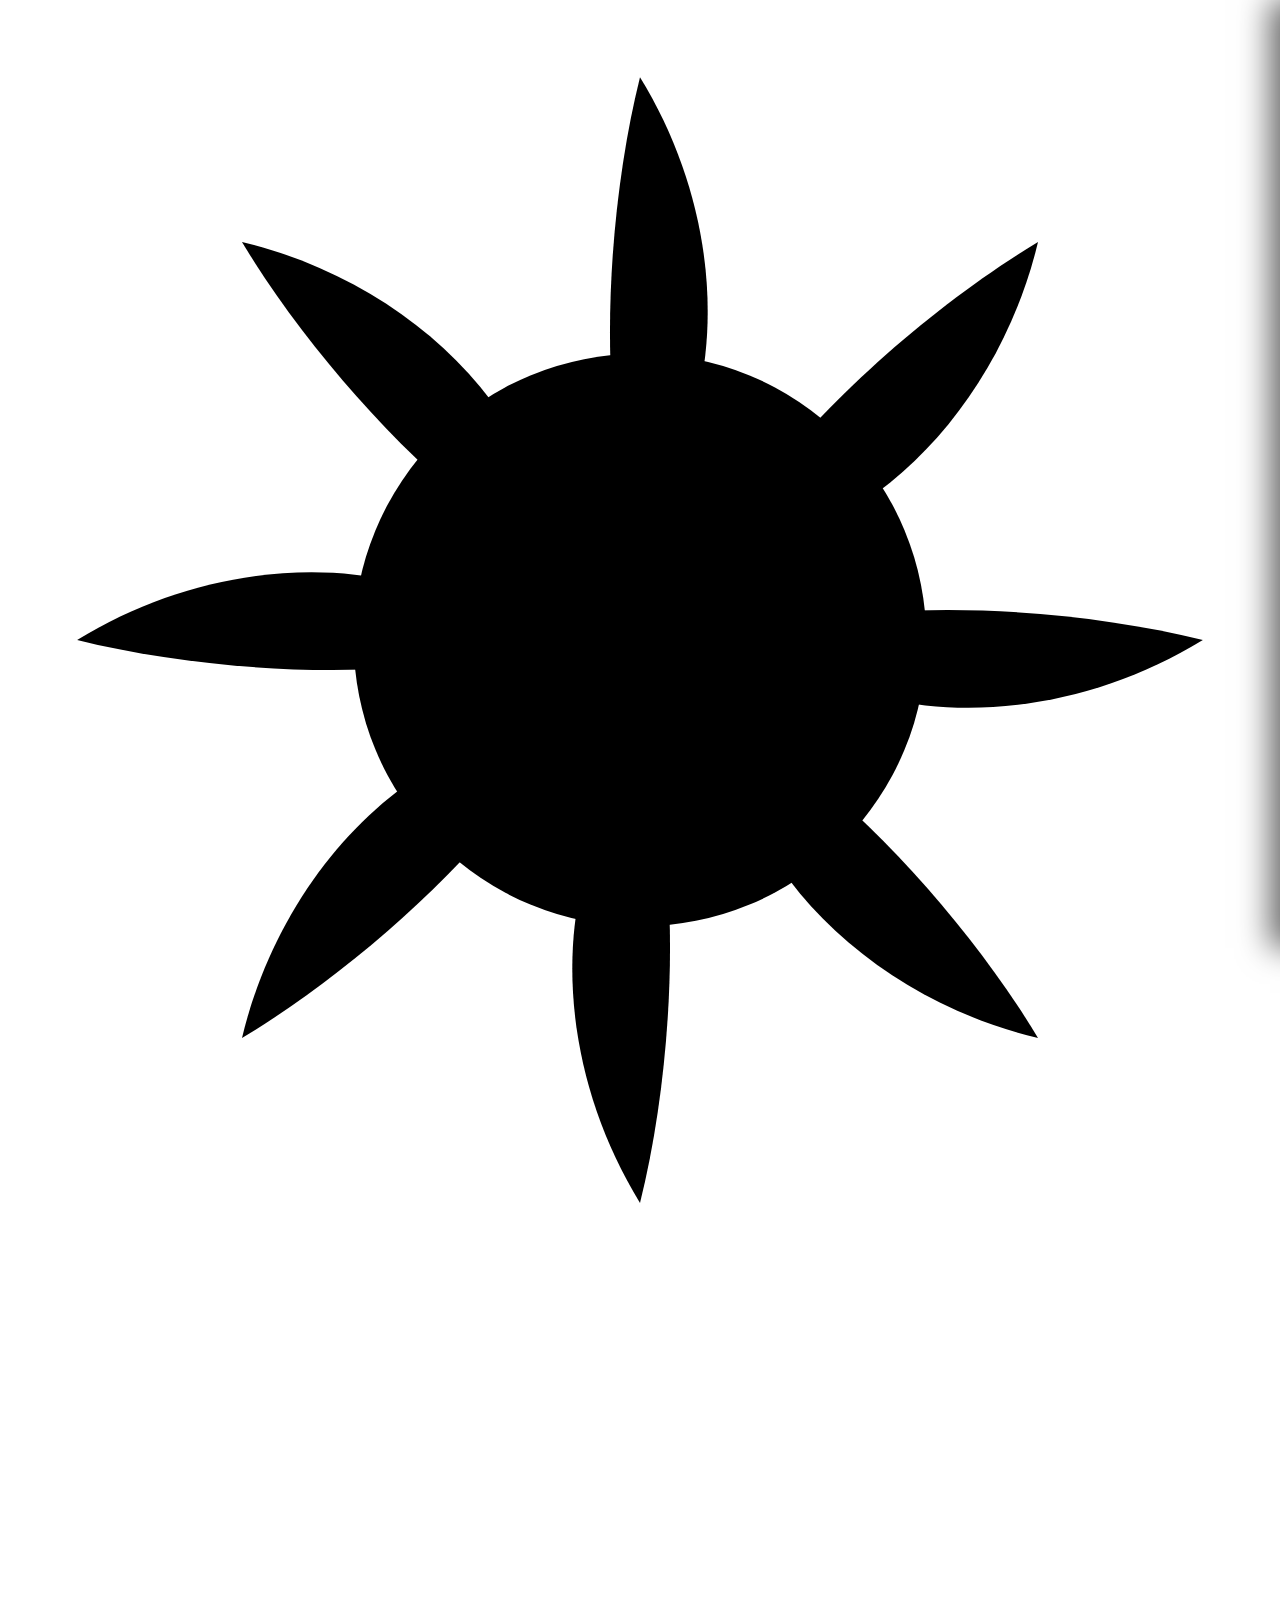
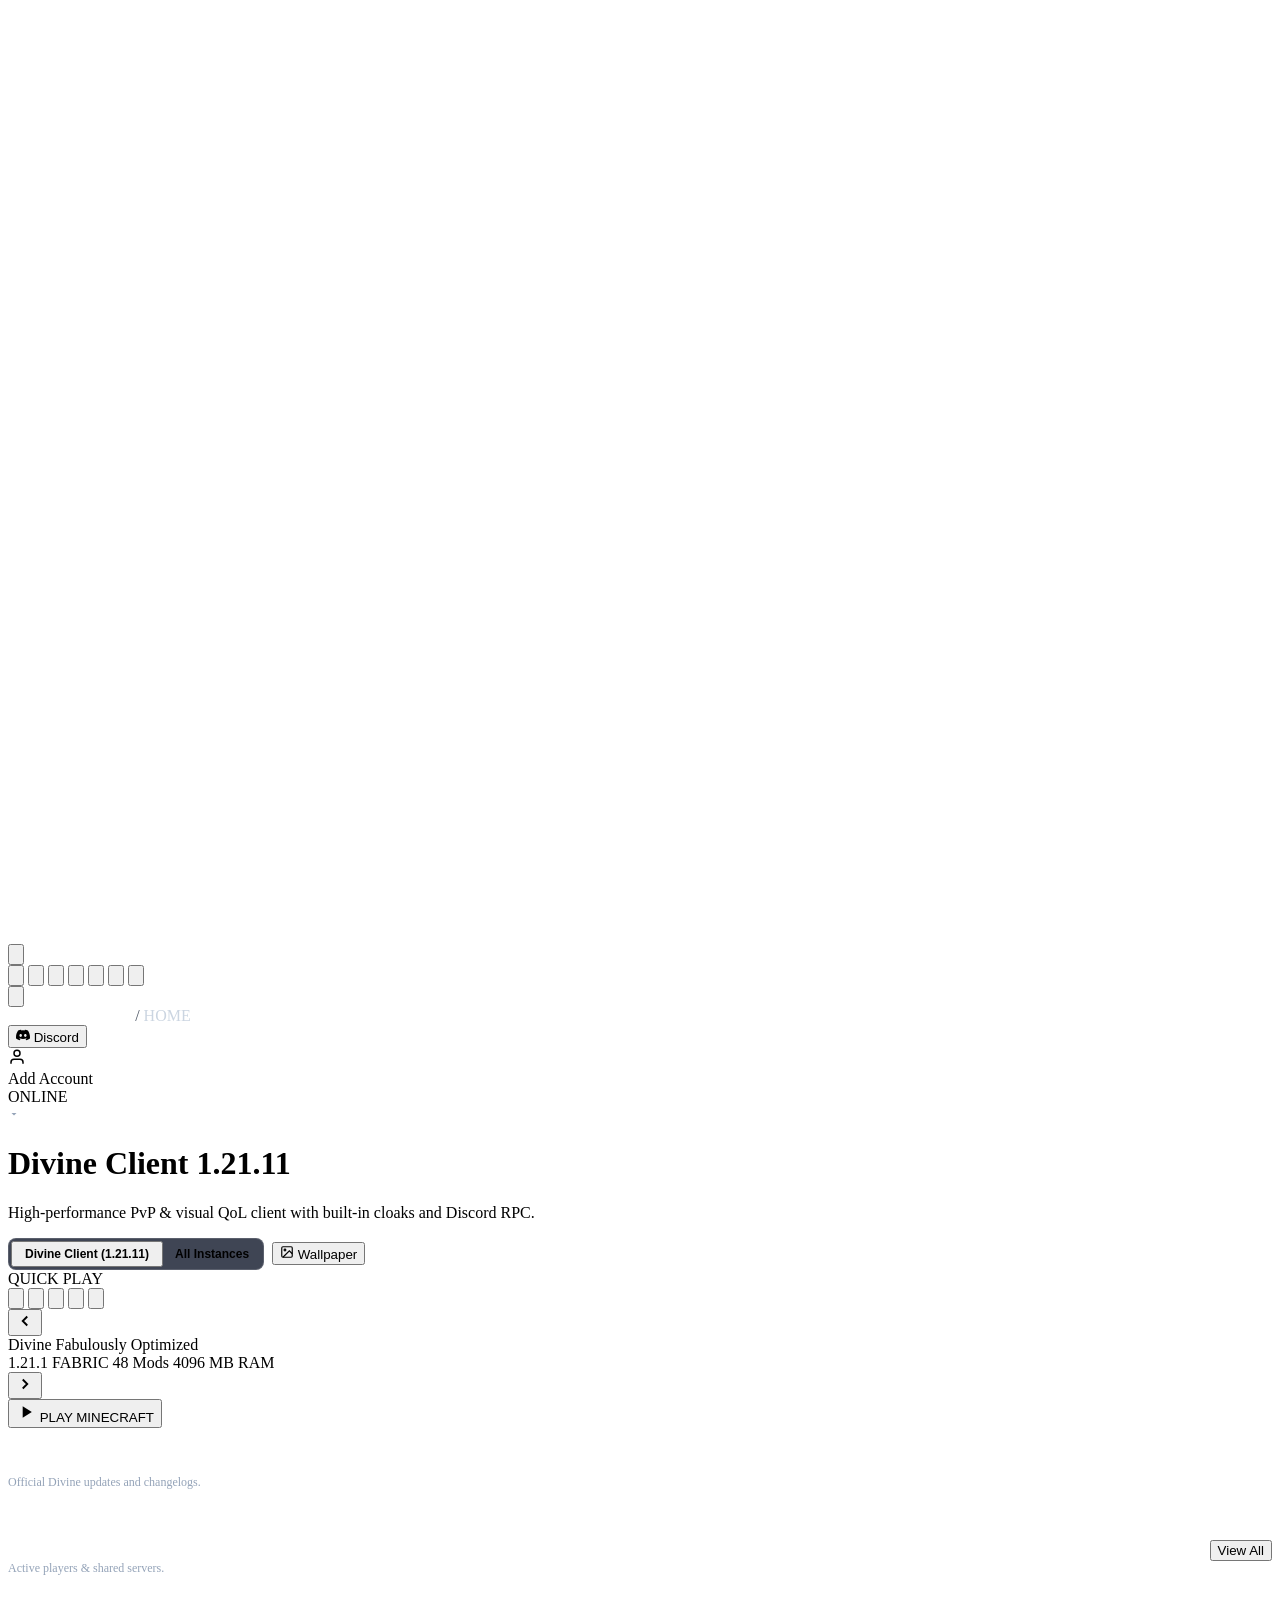
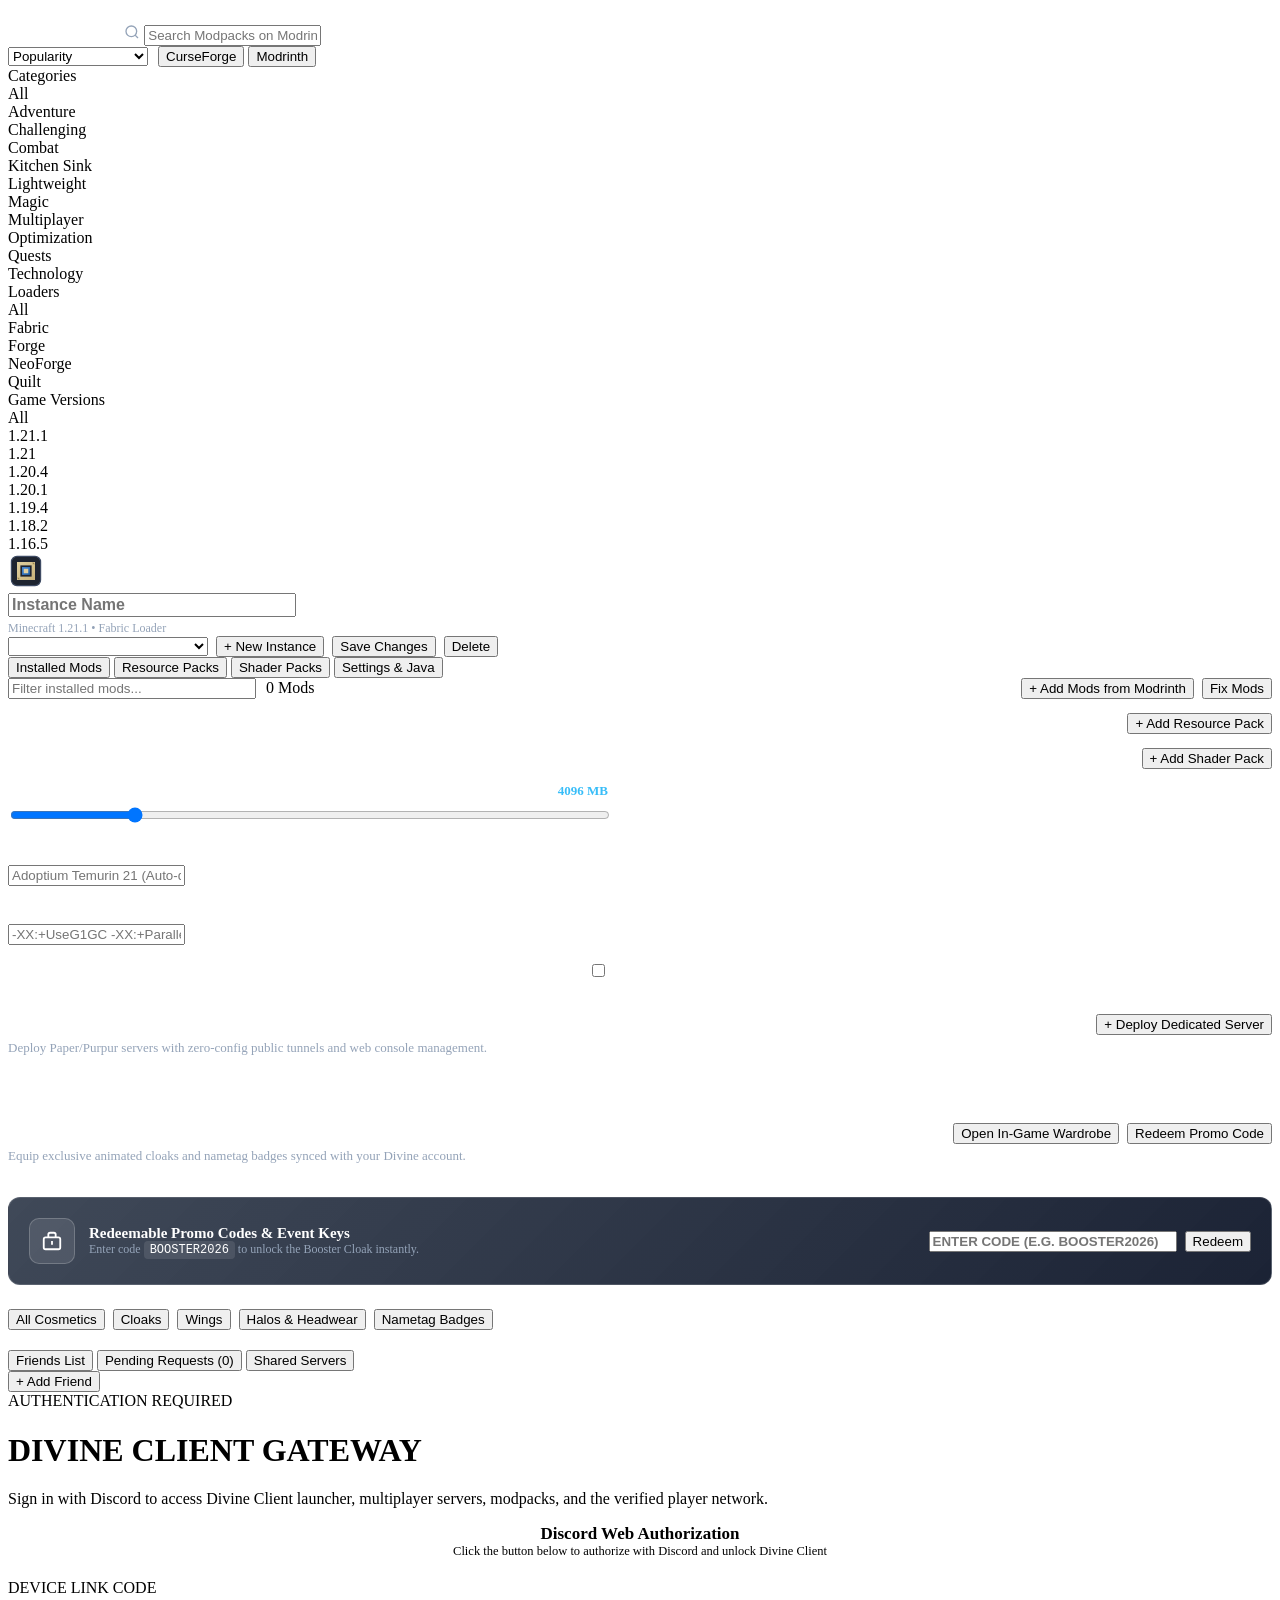
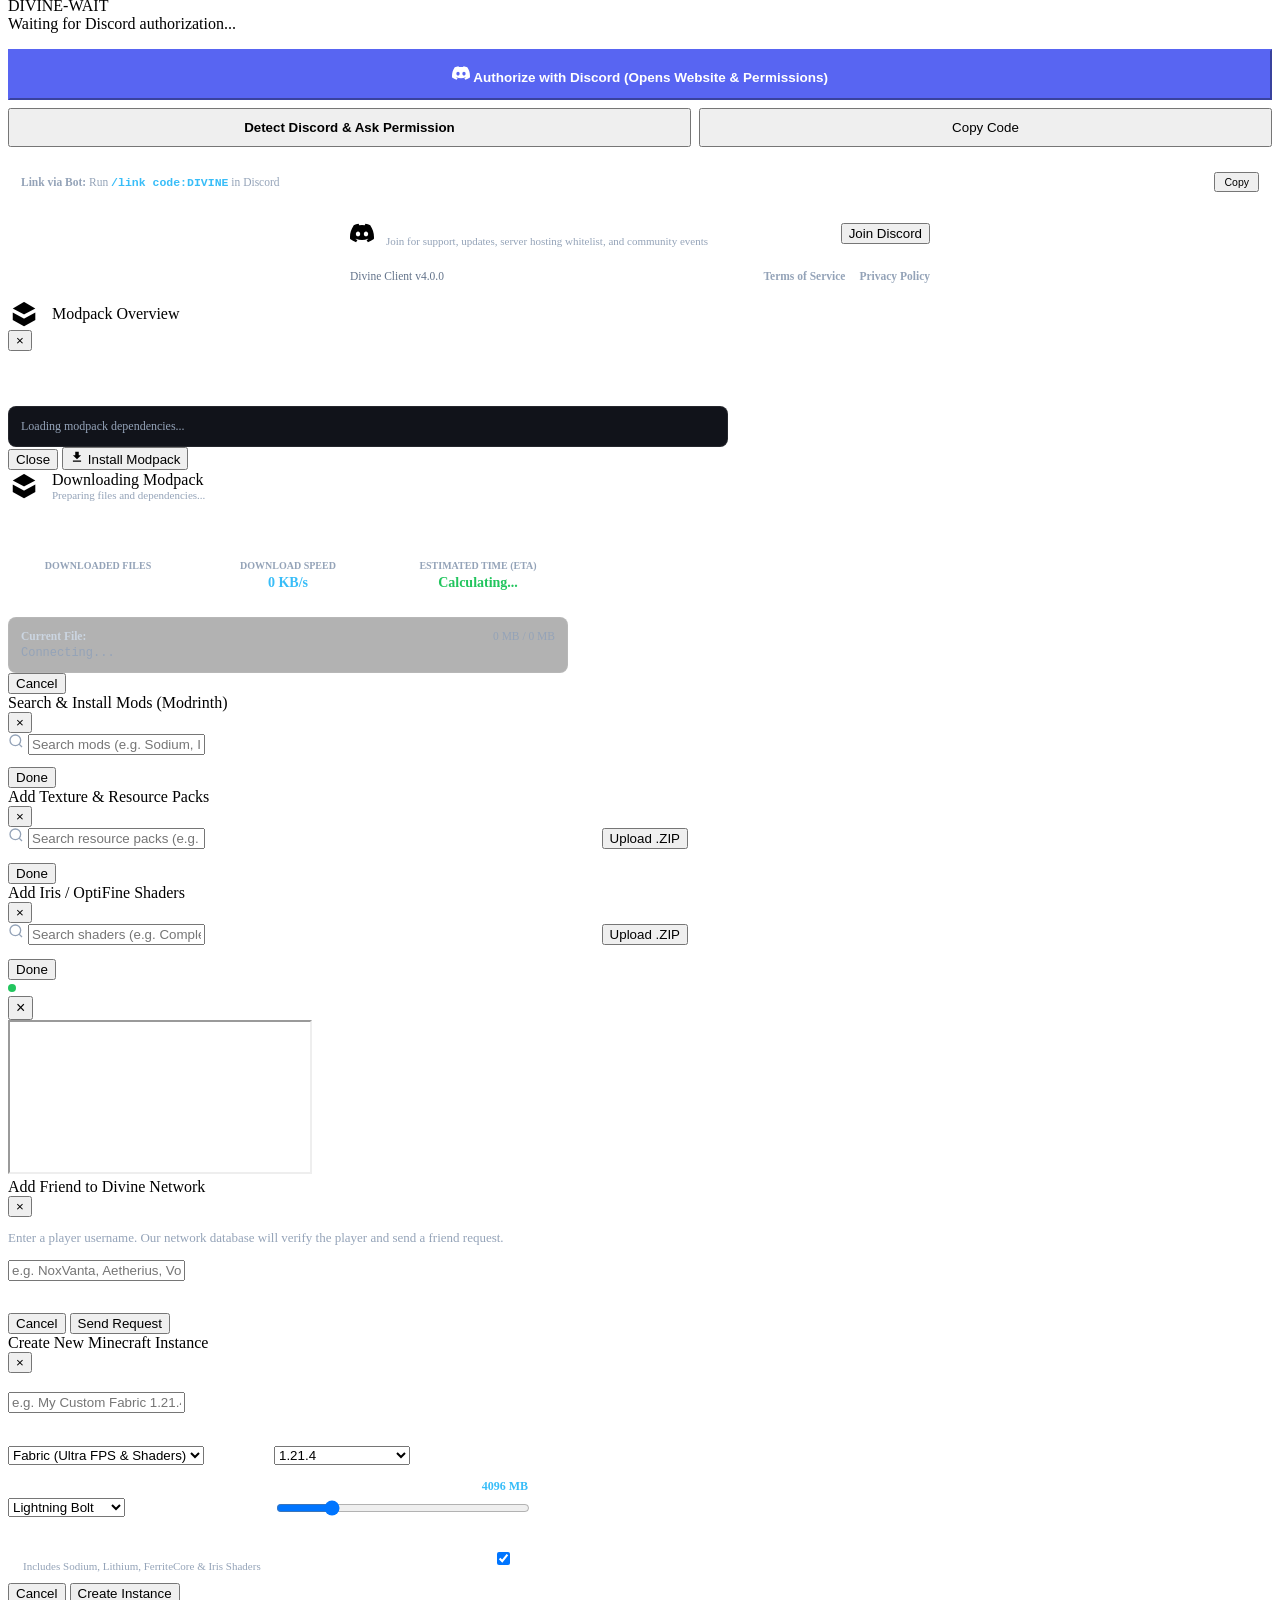
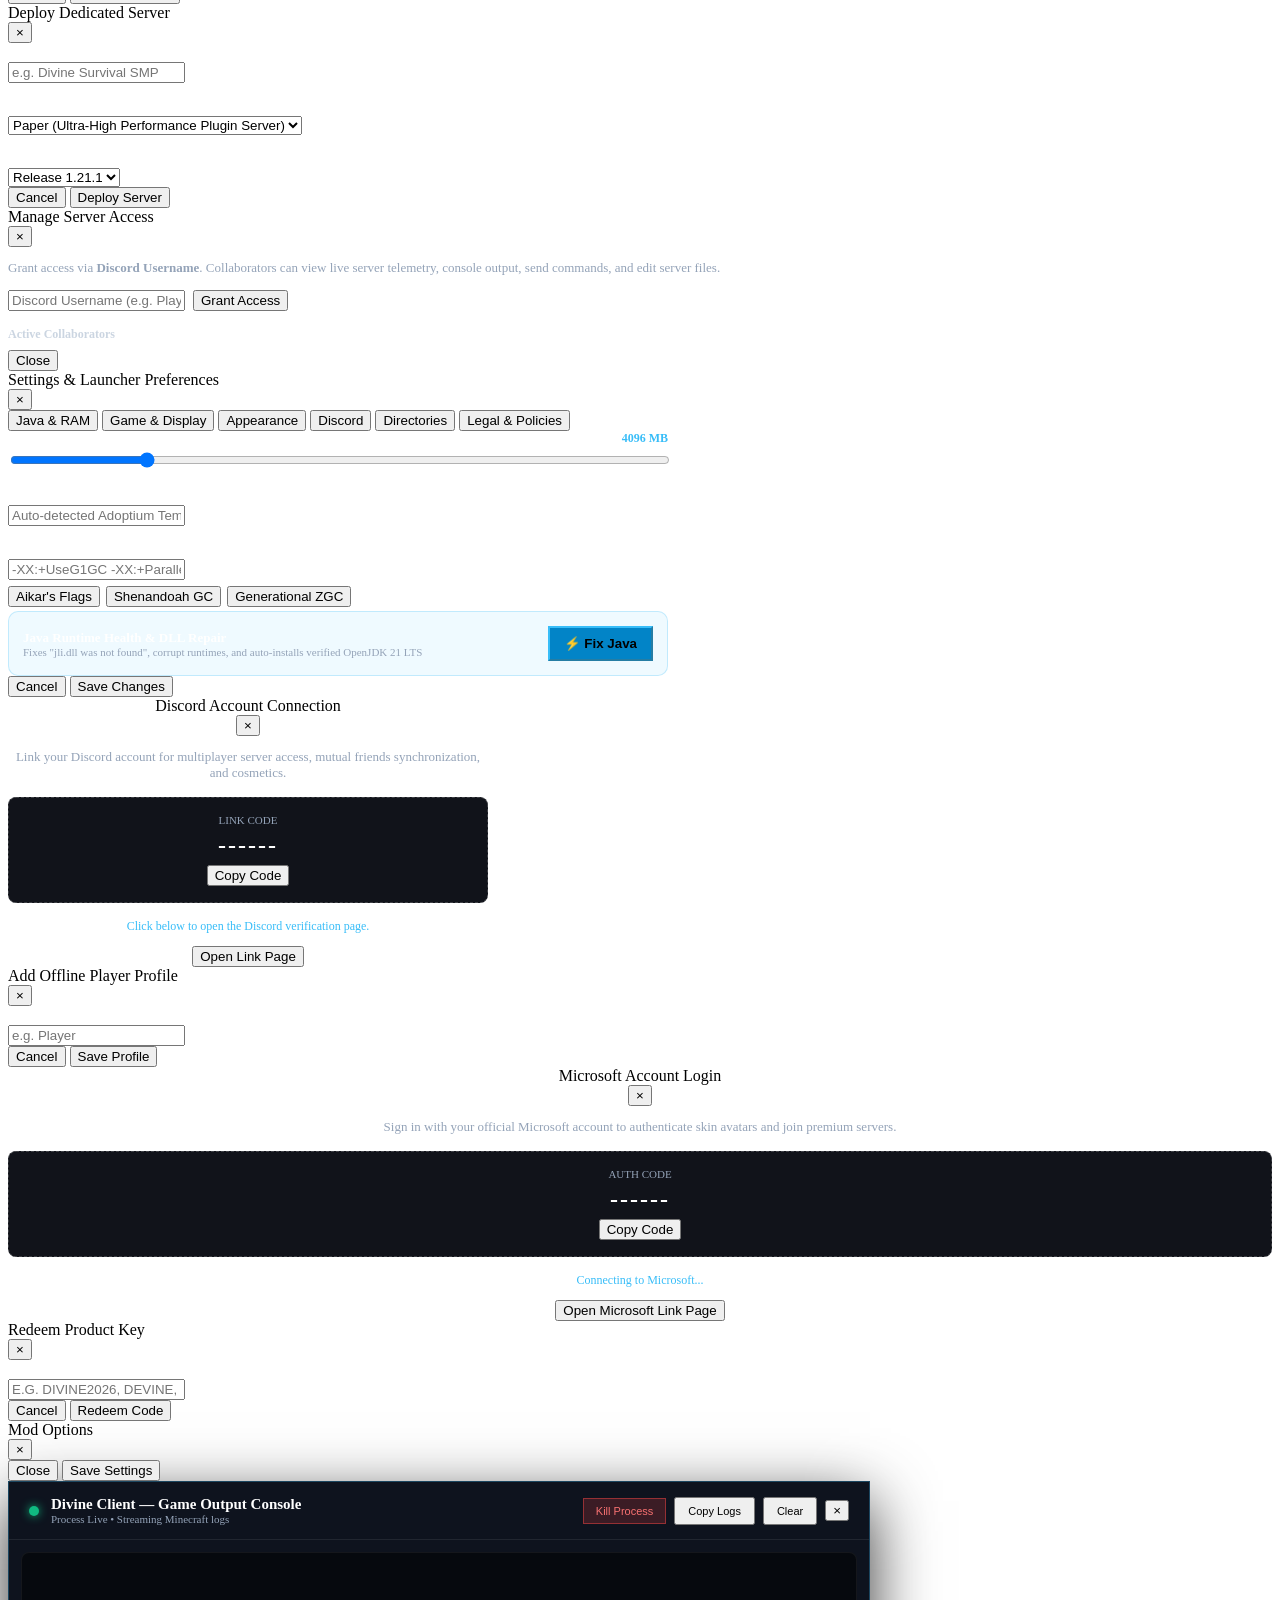
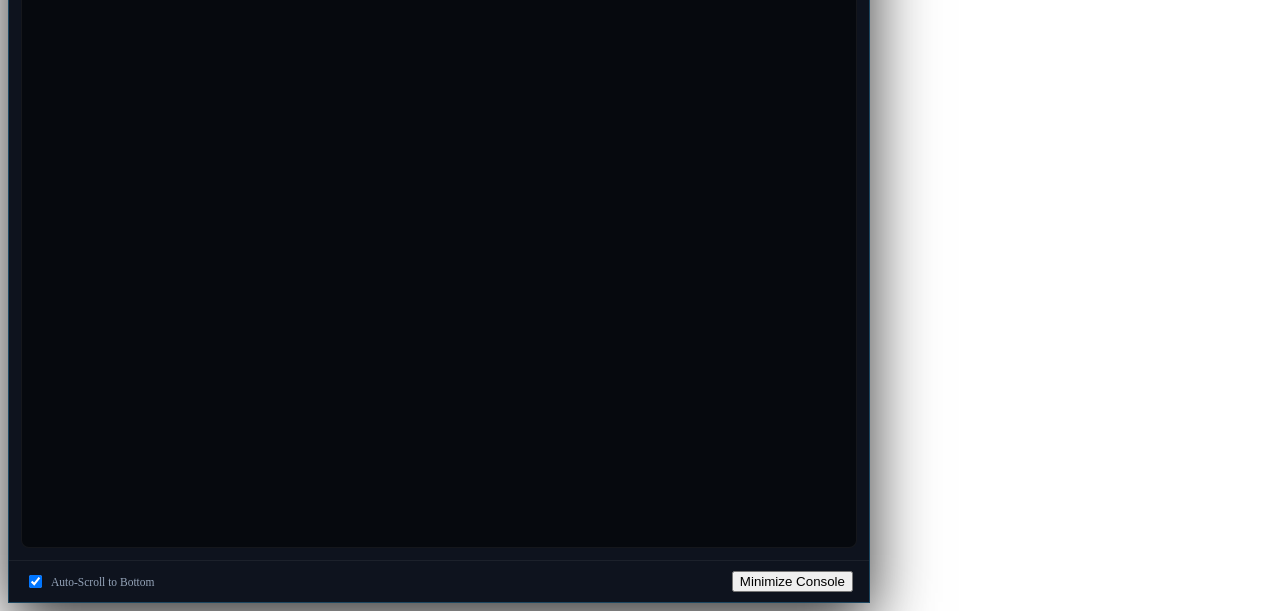
==== commit 3f0fcae1: "Fixed Java adoptium auto-detection, process termination controls, modal handlers, and instance slide" ====
--- a/divineclient/web/index.html
+++ b/divineclient/web/index.html
@@ -8,6 +8,21 @@
   <link rel="shortcut icon" href="/assets/icon.ico">
   <link rel="stylesheet" href="/css/theme.css">
   <link rel="stylesheet" href="/css/main.css">
+  <script>
+    window.openModal = function(modalId) {
+      var el = typeof modalId === "string" ? document.getElementById(modalId) : modalId;
+      if (el) {
+        el.classList.add("active");
+        if (el.style.display === "none") el.style.display = "flex";
+      }
+    };
+    window.closeModal = function(modalId) {
+      var el = typeof modalId === "string" ? document.getElementById(modalId) : modalId;
+      if (el) {
+        el.classList.remove("active");
+      }
+    };
+  </script>
 </head>
 <body>
 
@@ -1275,7 +1290,7 @@
       </div>
       <div class="modal-footer">
         <button class="btn btn-secondary" onclick="closeModal('modal-settings')">Cancel</button>
-        <button class="btn btn-primary" onclick="saveGlobalSettings()">Save Settings</button>
+        <button class="btn btn-primary" onclick="saveGlobalSettings()">Save Changes</button>
       </div>
     </div>
   </div>
@@ -1565,7 +1580,7 @@
   <script src="/js/app.js"></script>
 
   <!-- GAME OUTPUT LIVE CONSOLE DRAWER / MODAL -->
-  <div class="modal-backdrop" id="modal-game-console" style="display: none;">
+  <div class="modal-backdrop" id="modal-game-console">
     <div class="modal-card" style="max-width: 860px; width: 95vw; height: 80vh; display: flex; flex-direction: column; background: rgba(10, 15, 26, 0.98); border: 1px solid rgba(56, 189, 248, 0.3); box-shadow: 0 20px 60px rgba(0,0,0,0.8);">
       <div class="modal-header" style="border-bottom: 1px solid rgba(255,255,255,0.08); padding: 14px 20px; display: flex; align-items: center; justify-content: space-between;">
         <div style="display: flex; align-items: center; gap: 12px;">
@@ -1576,6 +1591,7 @@
           </div>
         </div>
         <div style="display: flex; align-items: center; gap: 8px;">
+          <button class="btn btn-danger btn-sm" onclick="killActiveGame()" style="font-size: 11px; padding: 6px 12px; background: rgba(239, 68, 68, 0.2); border: 1px solid rgba(239, 68, 68, 0.5); color: #f87171;">Kill Process</button>
           <button class="btn btn-secondary btn-sm" onclick="copyConsoleLogs()" style="font-size: 11px; padding: 6px 12px;">Copy Logs</button>
           <button class="btn btn-secondary btn-sm" onclick="clearConsoleLogs()" style="font-size: 11px; padding: 6px 12px;">Clear</button>
           <button class="icon-btn" onclick="closeModal('modal-game-console')">&times;</button>
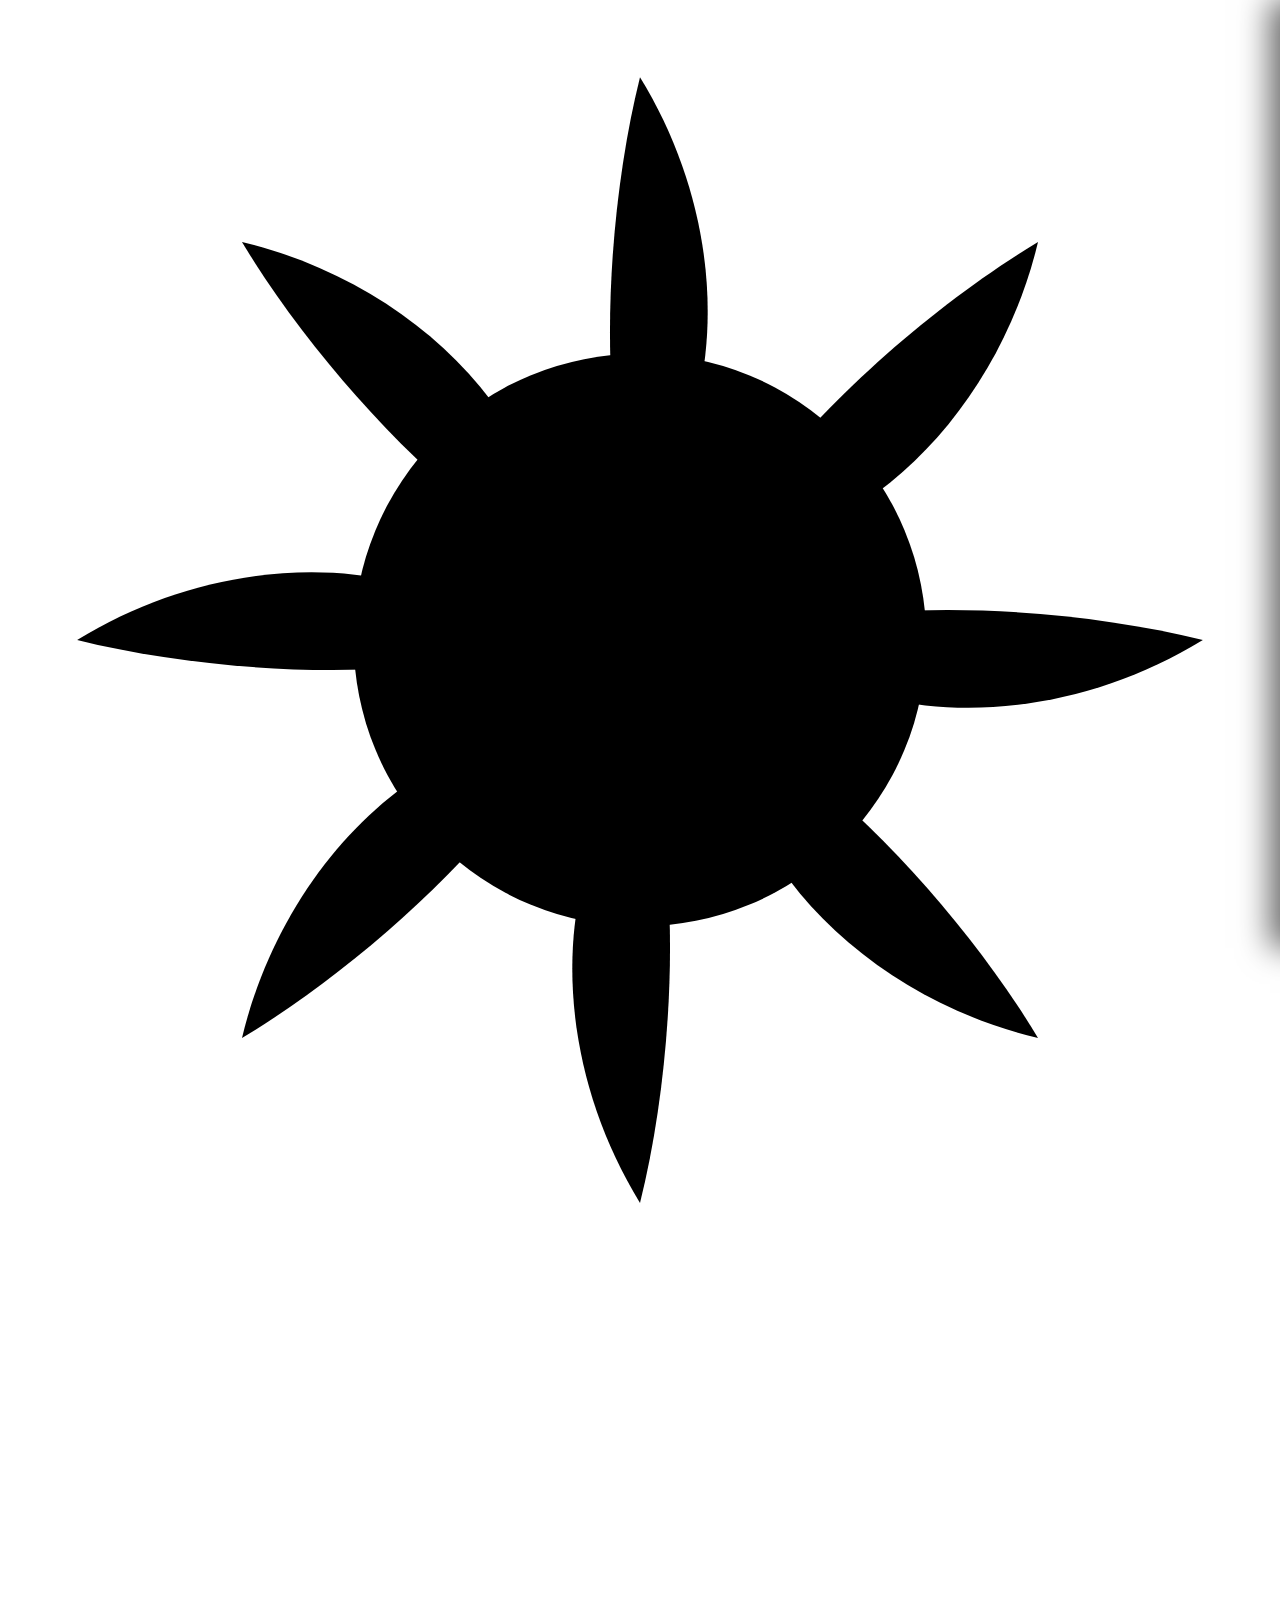
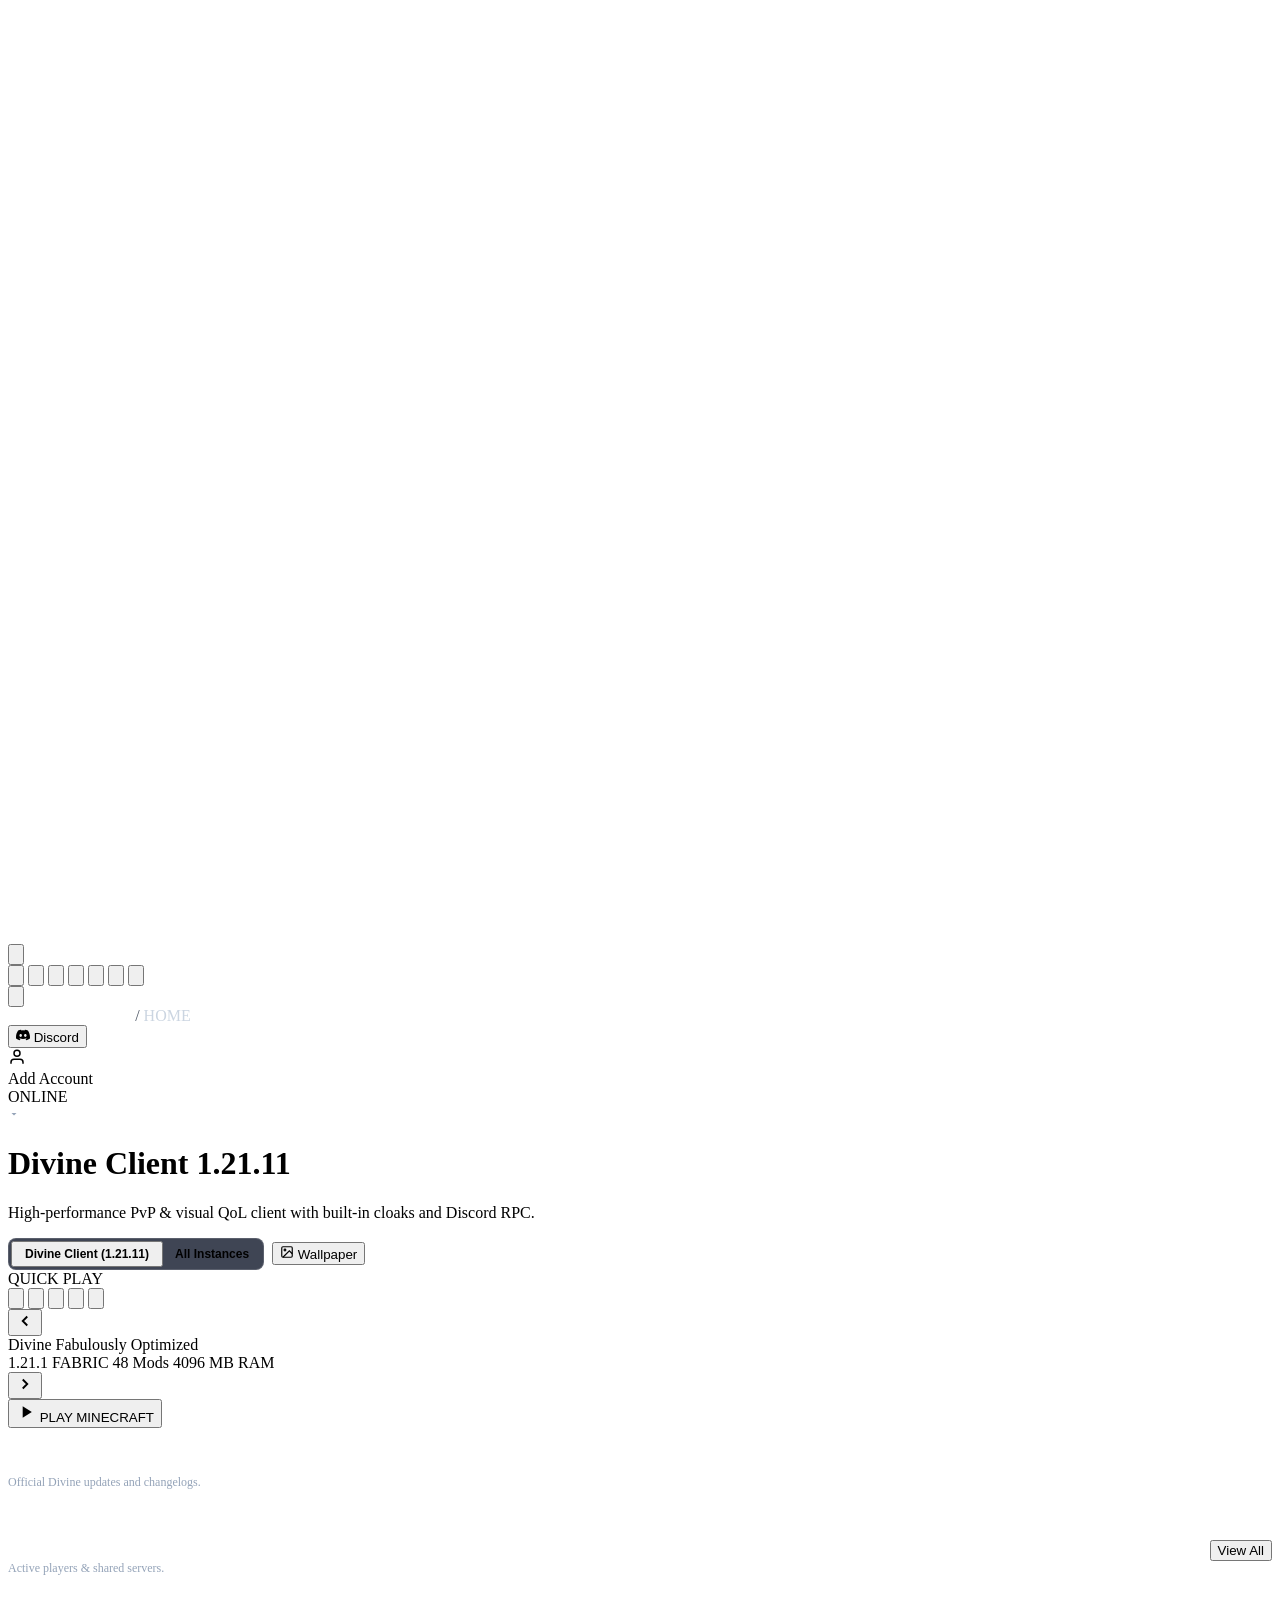
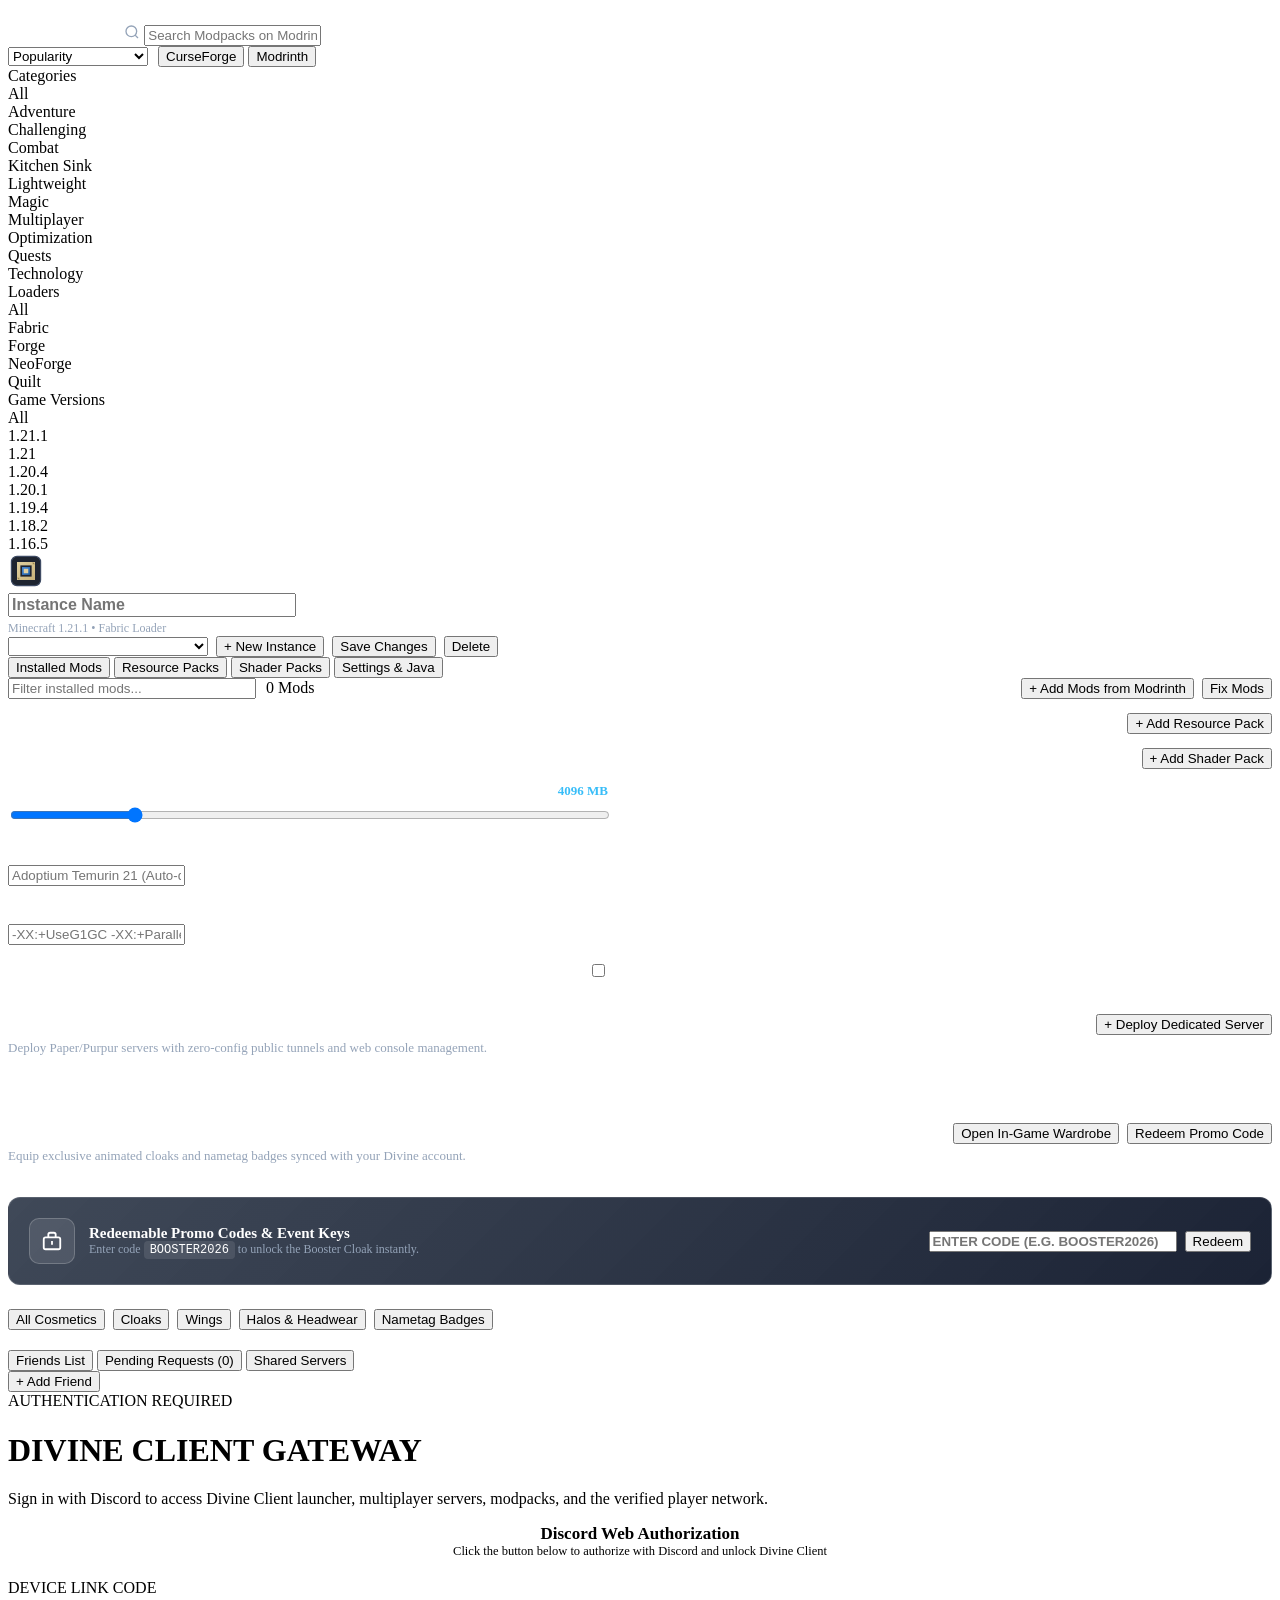
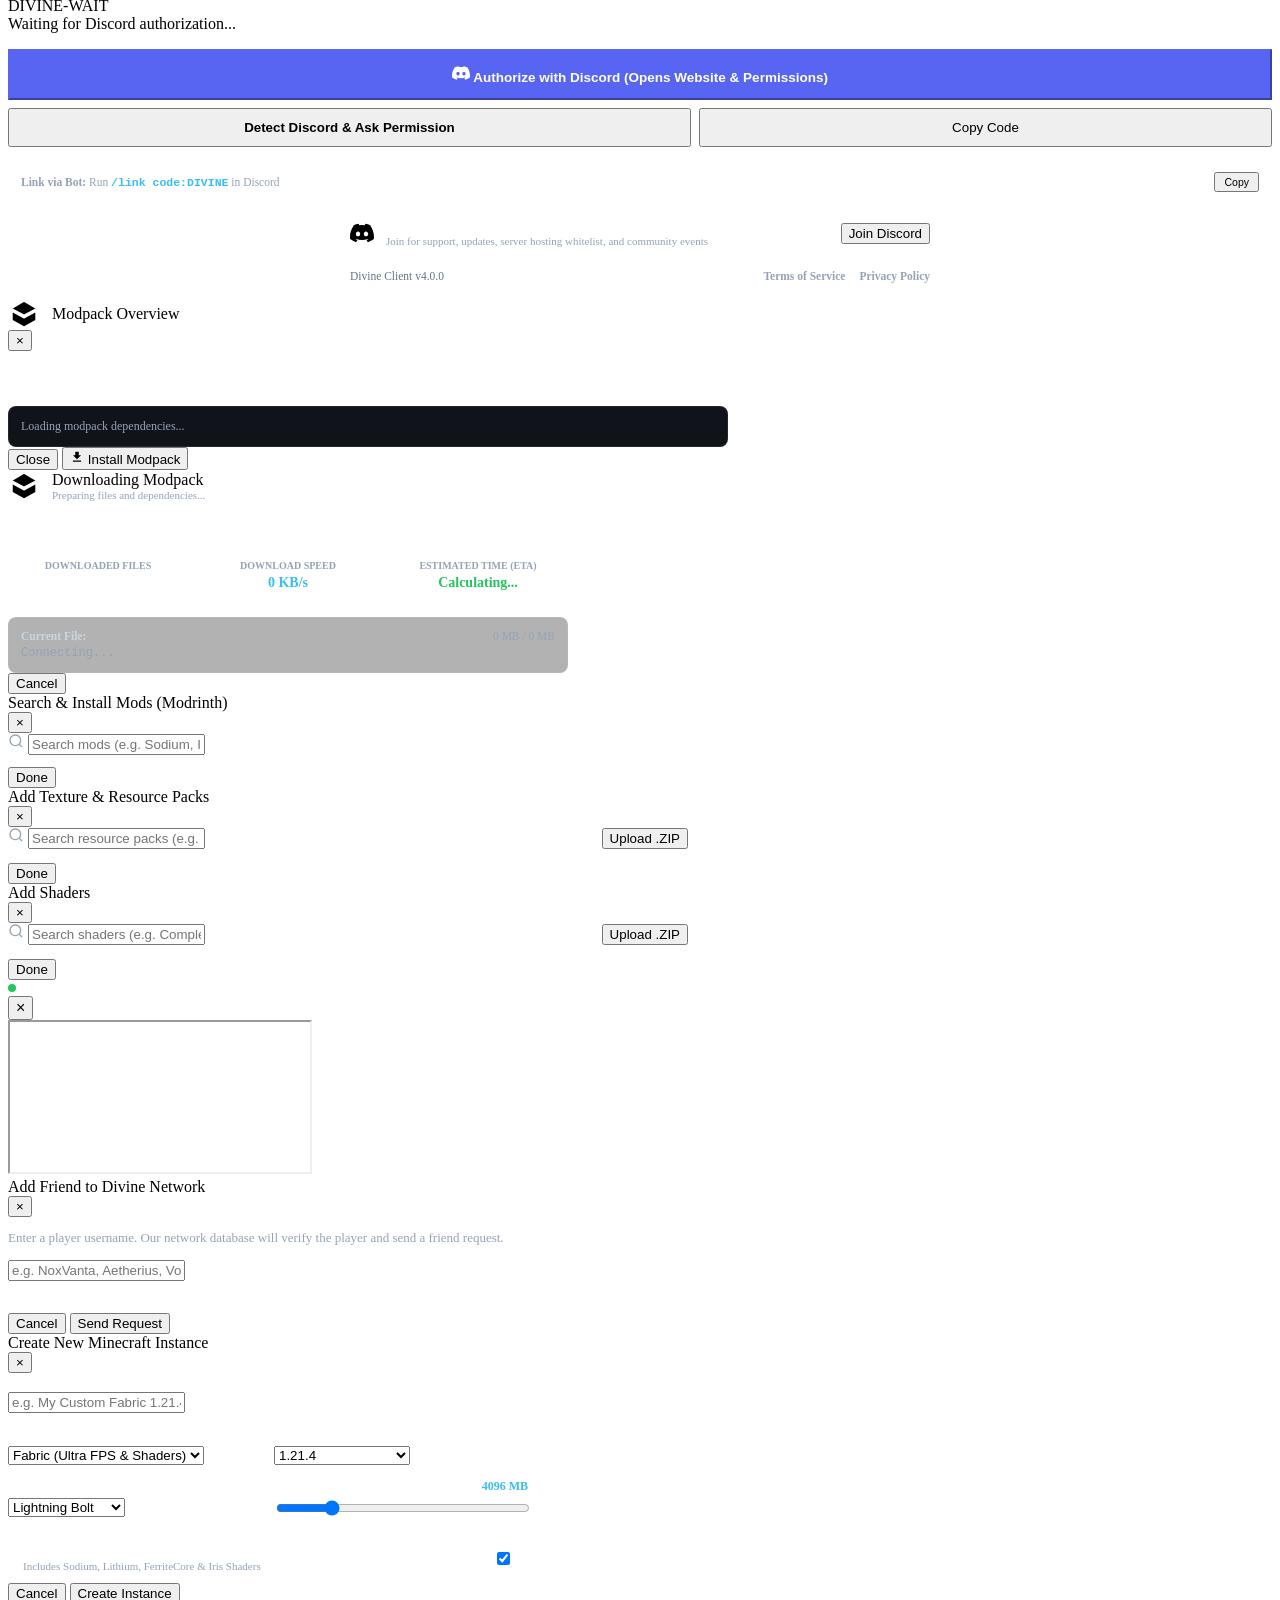
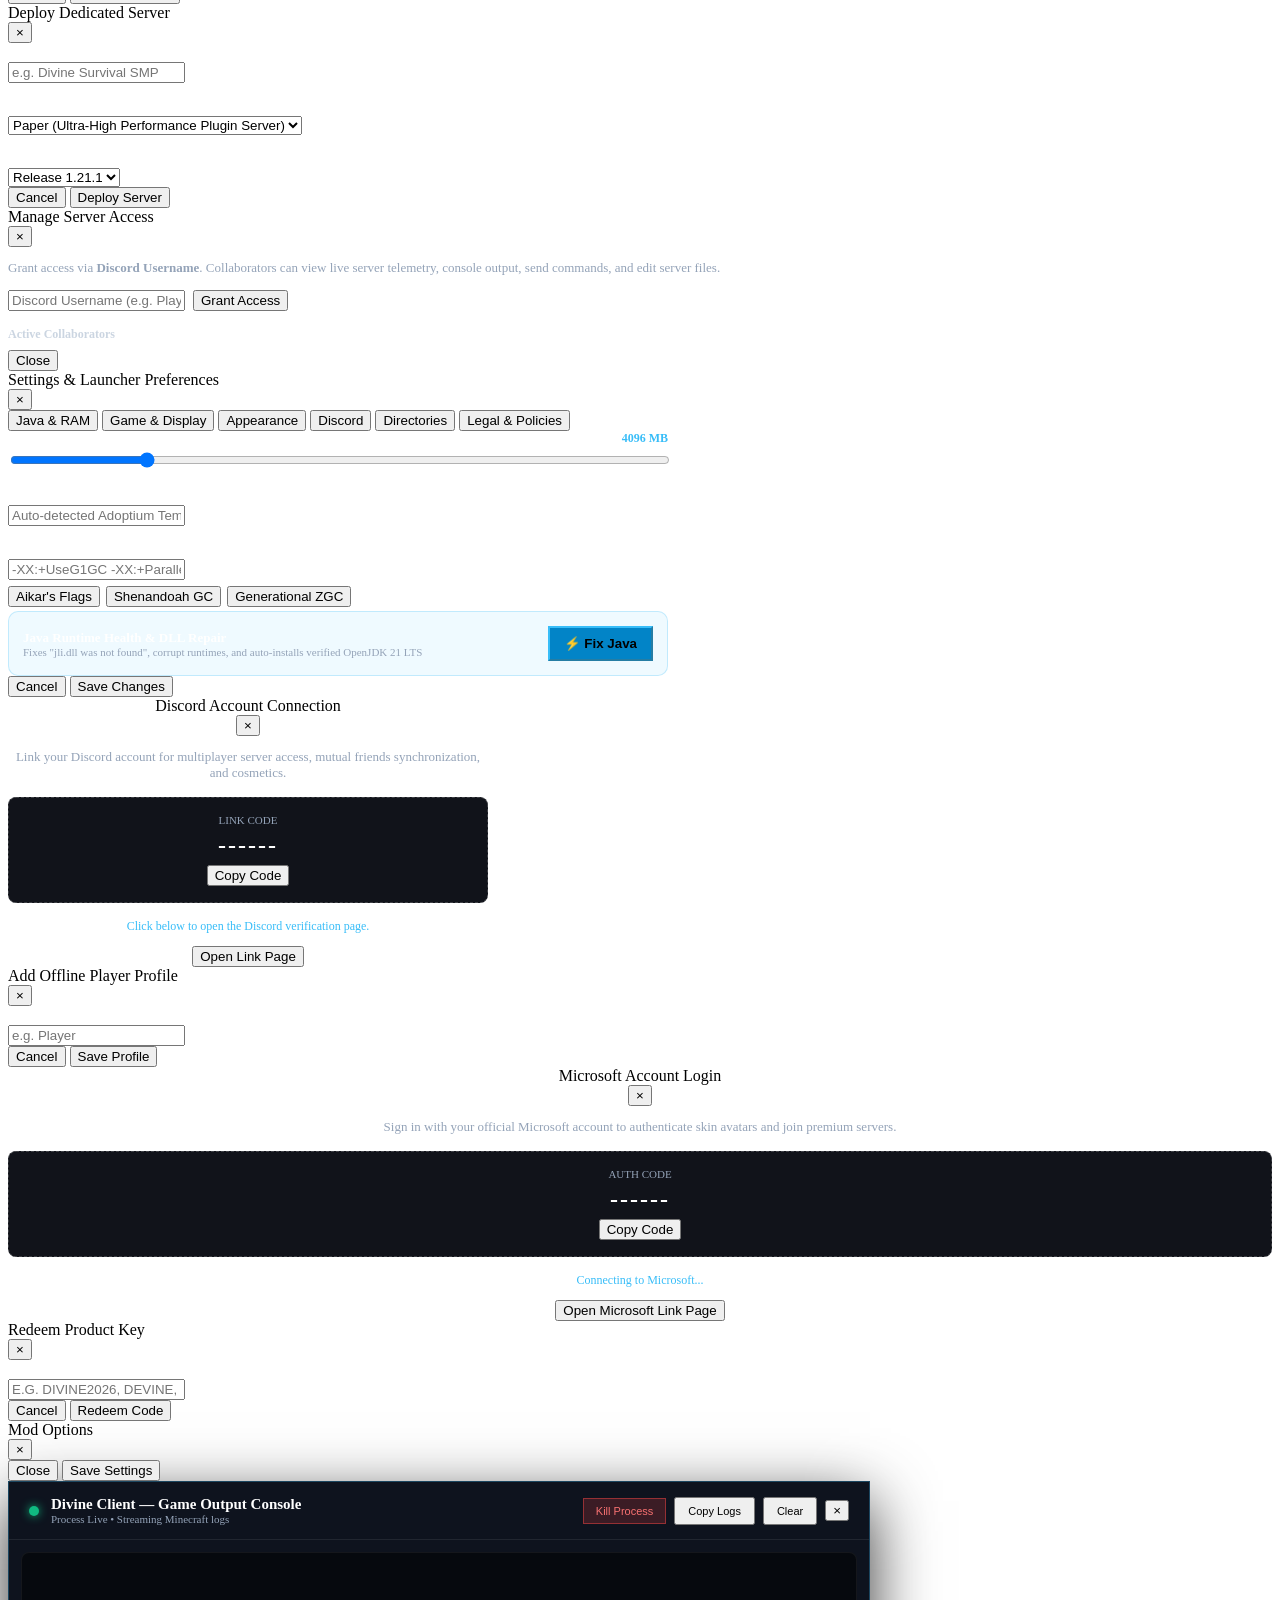
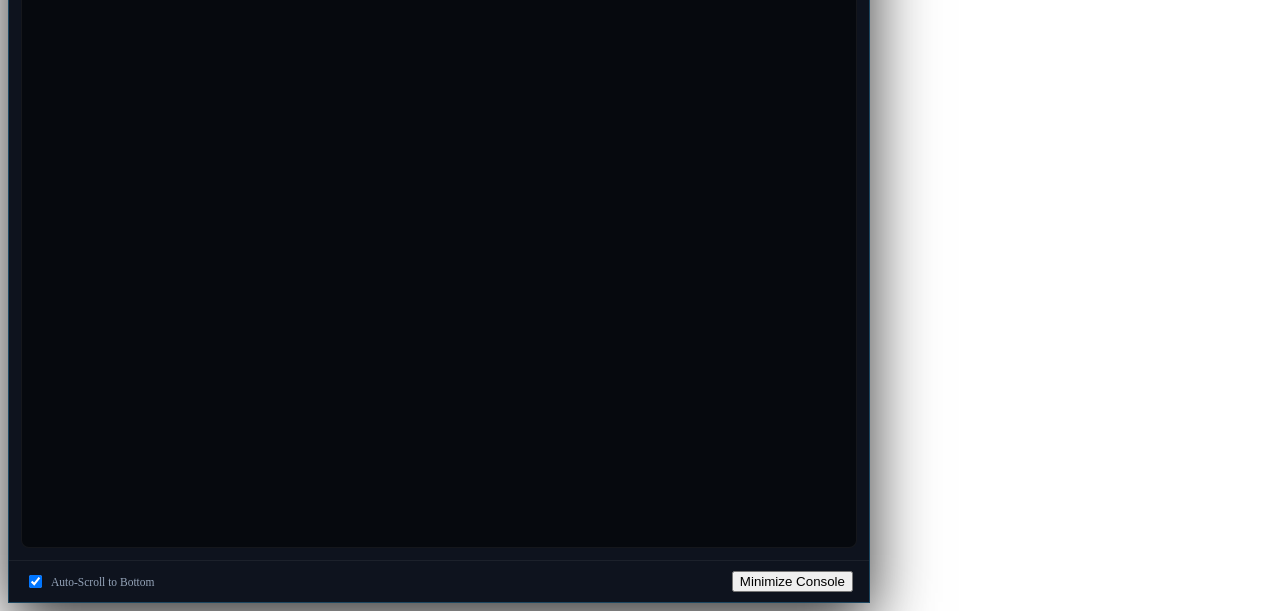
==== commit e2963e0f: "Removed third-party client references across documentation, code, and UI" ====
--- a/divineclient/web/index.html
+++ b/divineclient/web/index.html
@@ -452,7 +452,7 @@
             <!-- Sub-Pane 3: Shader Packs -->
             <div class="editor-subpane" id="editor-subpane-shaders">
               <div style="display: flex; align-items: center; justify-content: space-between; margin-bottom: 14px;">
-                <span style="font-size: 13px; font-weight: 800; color: #ffffff;">Installed Iris / OptiFine Shaders</span>
+                <span style="font-size: 13px; font-weight: 800; color: #ffffff;">Installed Shaders</span>
                 <button class="btn btn-secondary btn-sm" onclick="openShaderSearchModal()">+ Add Shader Pack</button>
               </div>
               <div class="editor-mods-table" id="editor-shaders-table-body"></div>
@@ -893,7 +893,7 @@
   <div class="modal-backdrop" id="modal-add-shader">
     <div class="modal-window" style="max-width: 680px;">
       <div class="modal-header">
-        <div class="modal-title">Add Iris / OptiFine Shaders</div>
+        <div class="modal-title">Add Shaders</div>
         <button class="icon-btn" onclick="closeModal('modal-add-shader')">&times;</button>
       </div>
       <div class="modal-body" style="display: flex; flex-direction: column; gap: 14px;">
@@ -1543,7 +1543,7 @@
           <div style="display: flex; align-items: center; justify-content: space-between; border-bottom: 1px solid rgba(255,255,255,0.08); padding-bottom: 12px;">
             <div>
               <div style="font-size: 13px; font-weight: 800; color: #ffffff;">Divine Nametag Badges</div>
-              <div style="font-size: 11px; color: #94a3b8;">Render pure white sun badge next to Divine Client players (like Lunar in img 2)</div>
+              <div style="font-size: 11px; color: #94a3b8;">Render pure white sun badge next to Divine Client players (verified players)</div>
             </div>
             <label class="toggle-switch">
               <input type="checkbox" id="settings-nametag-toggle" checked onchange="toggleNametagBadges(this.checked)">
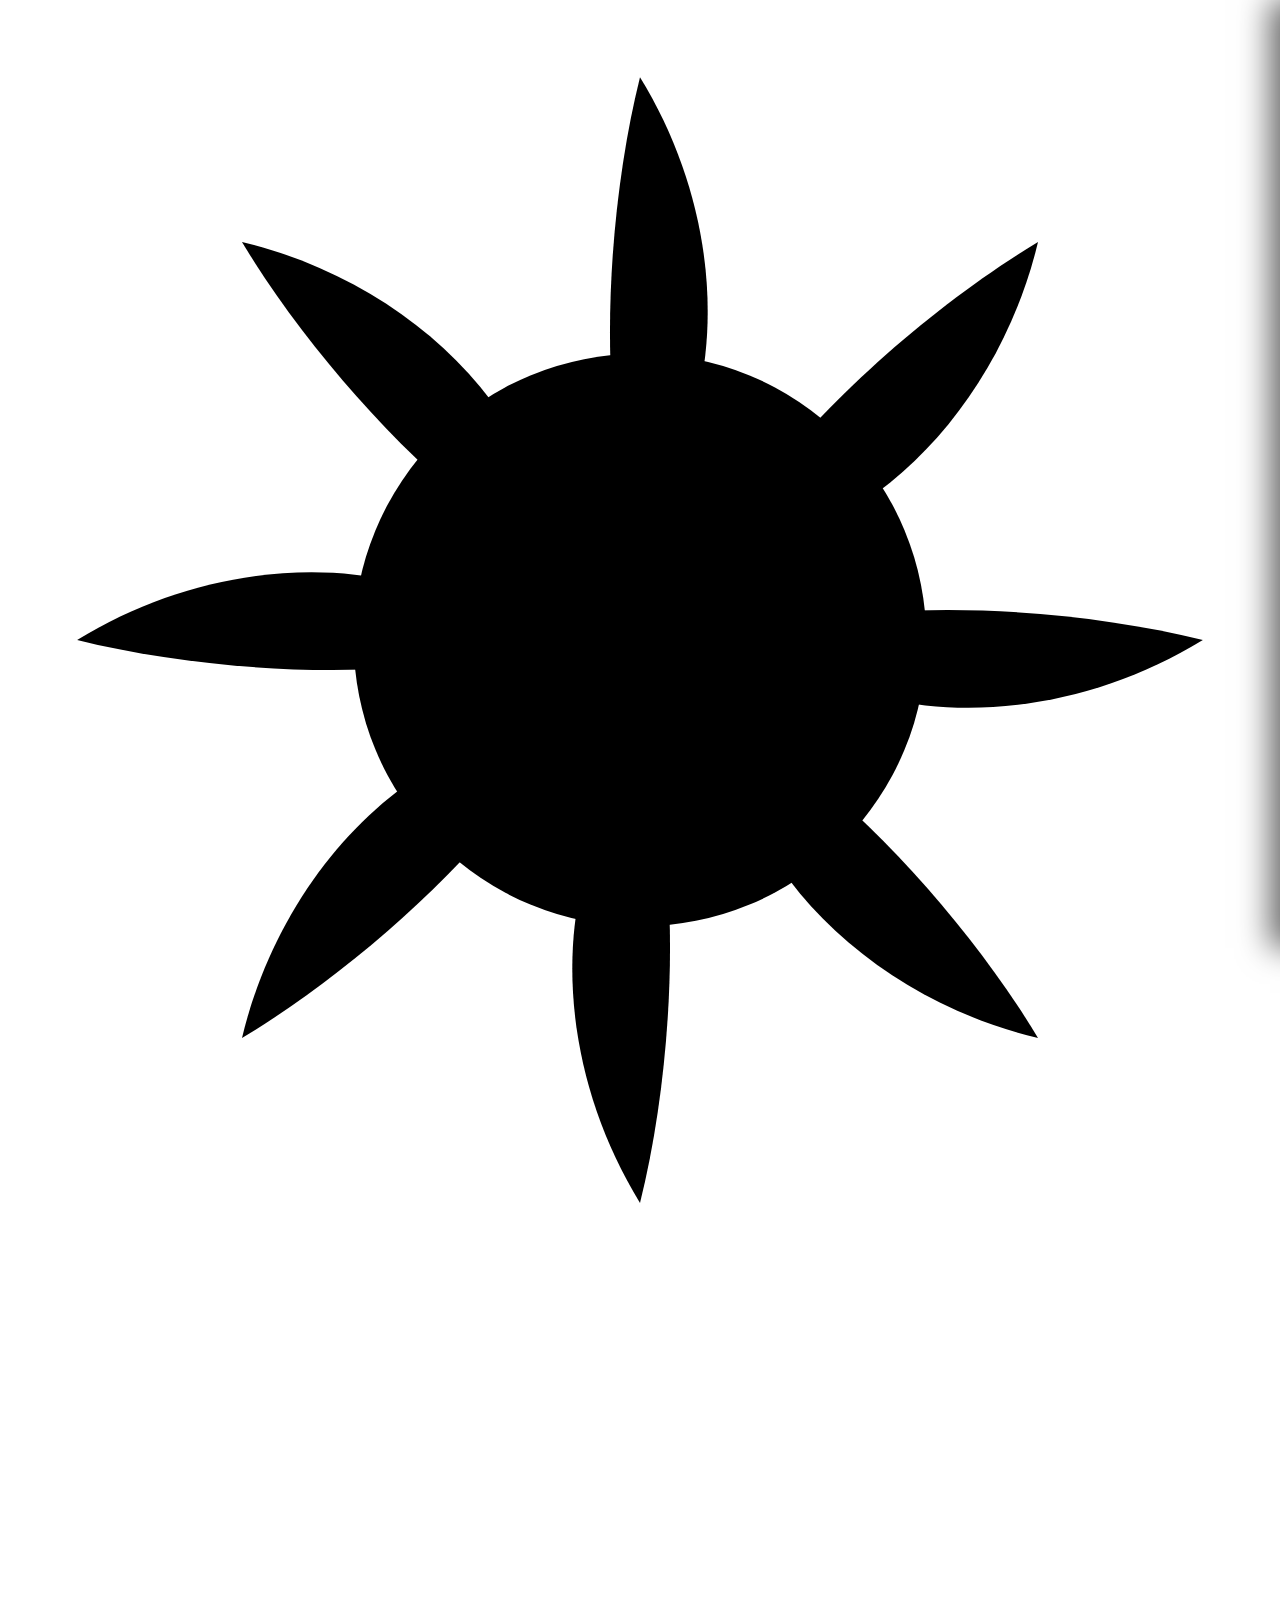
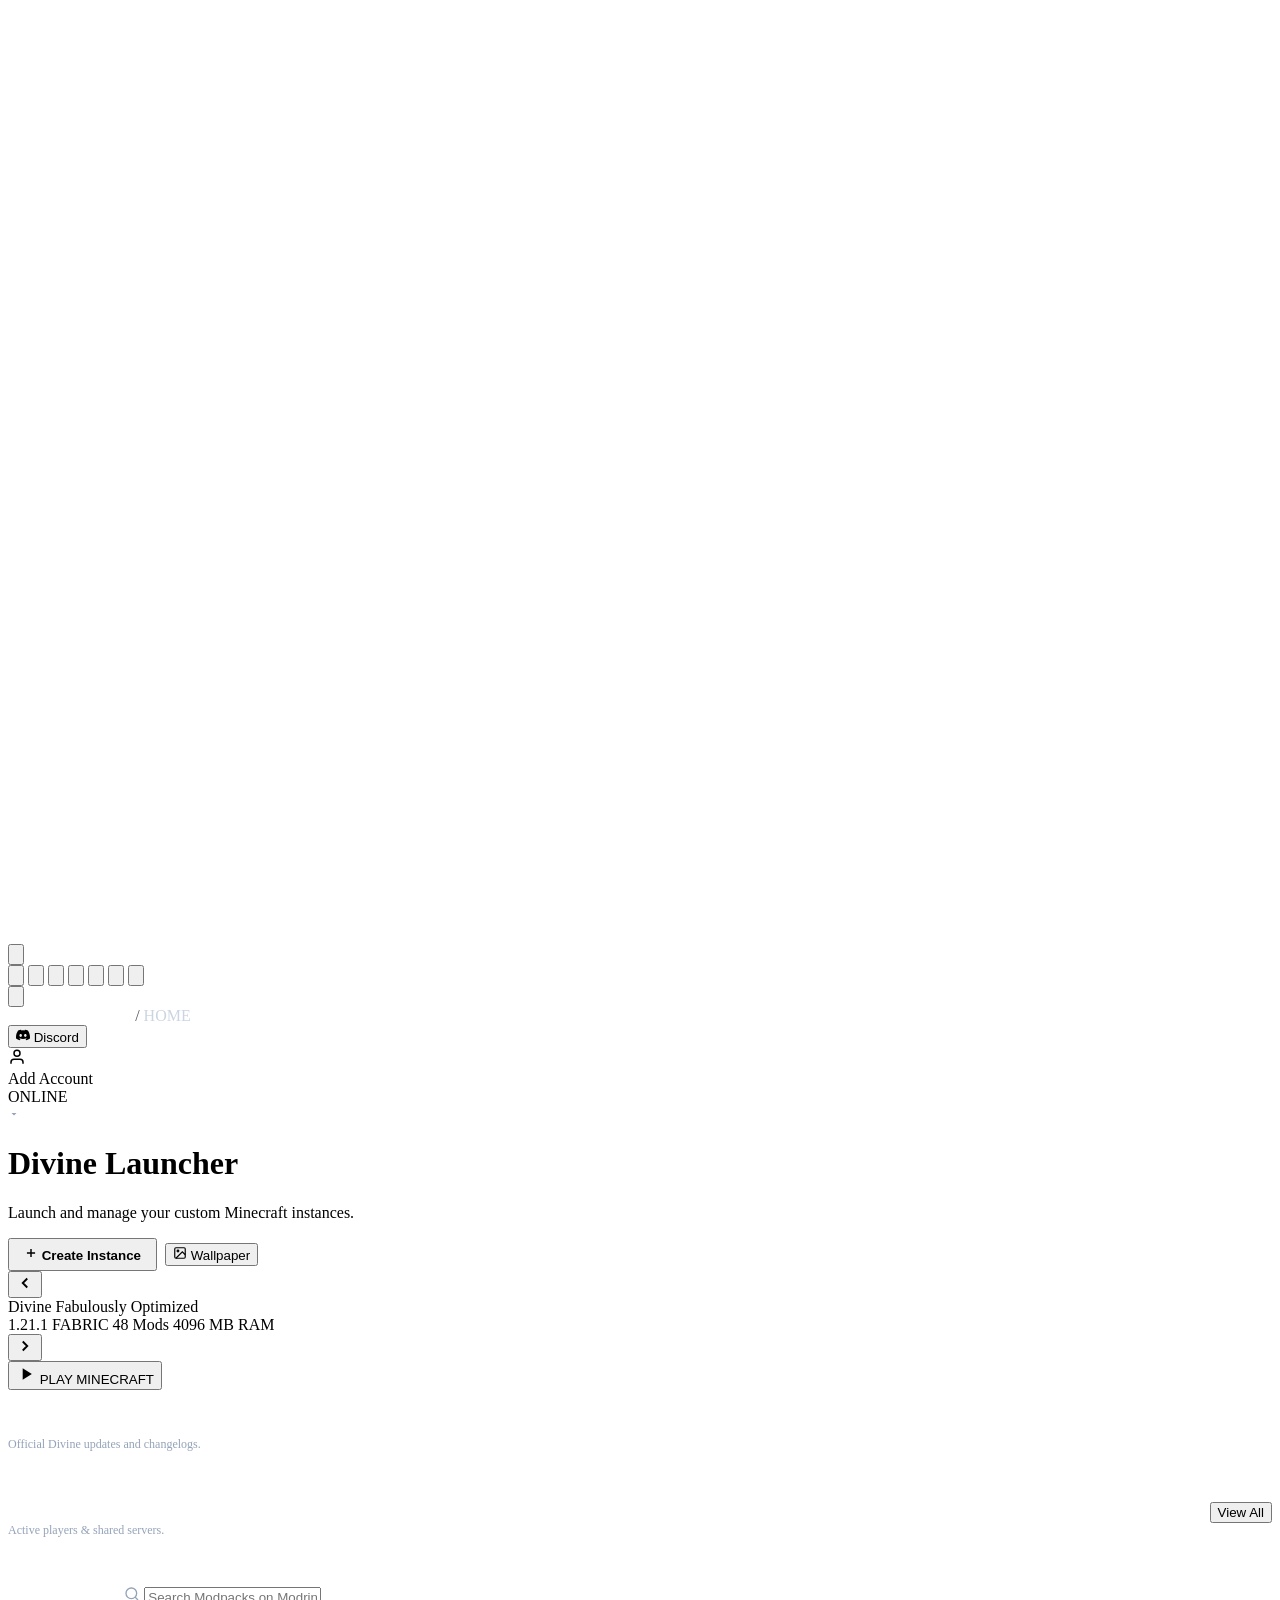
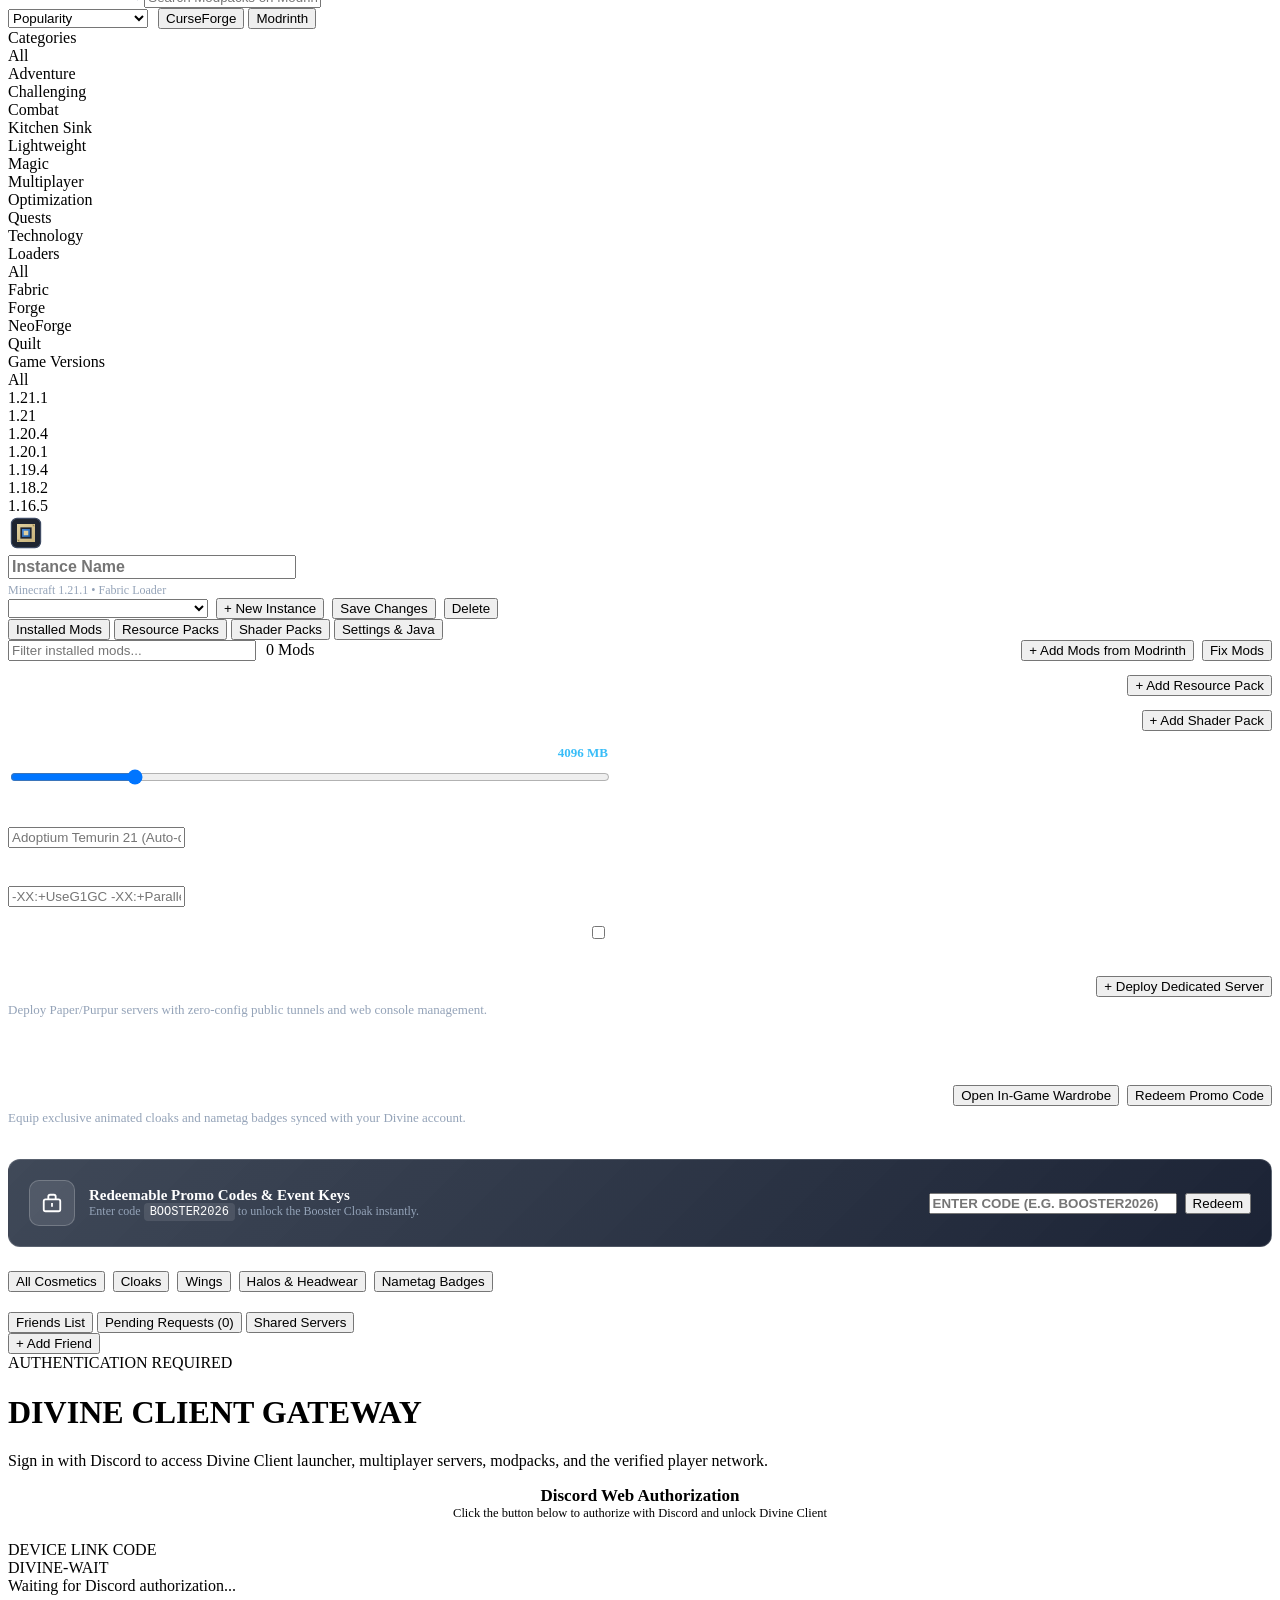
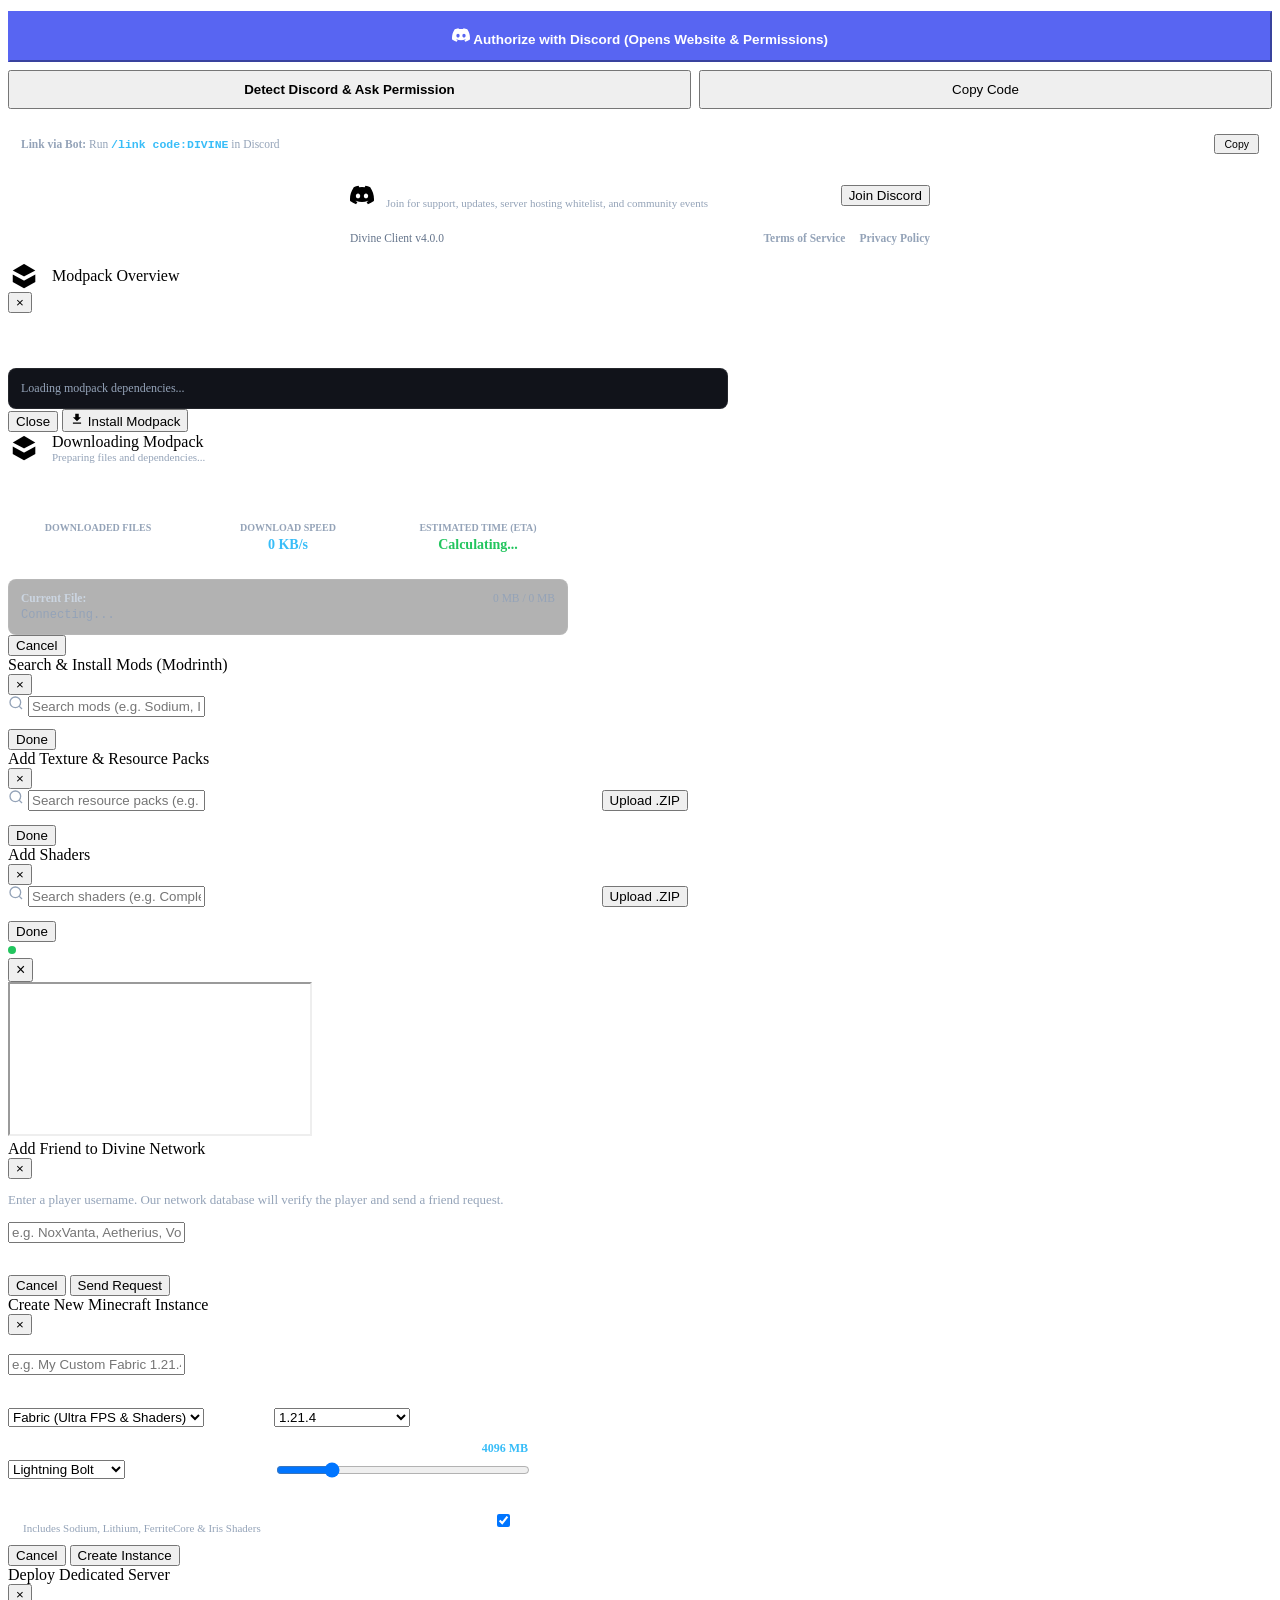
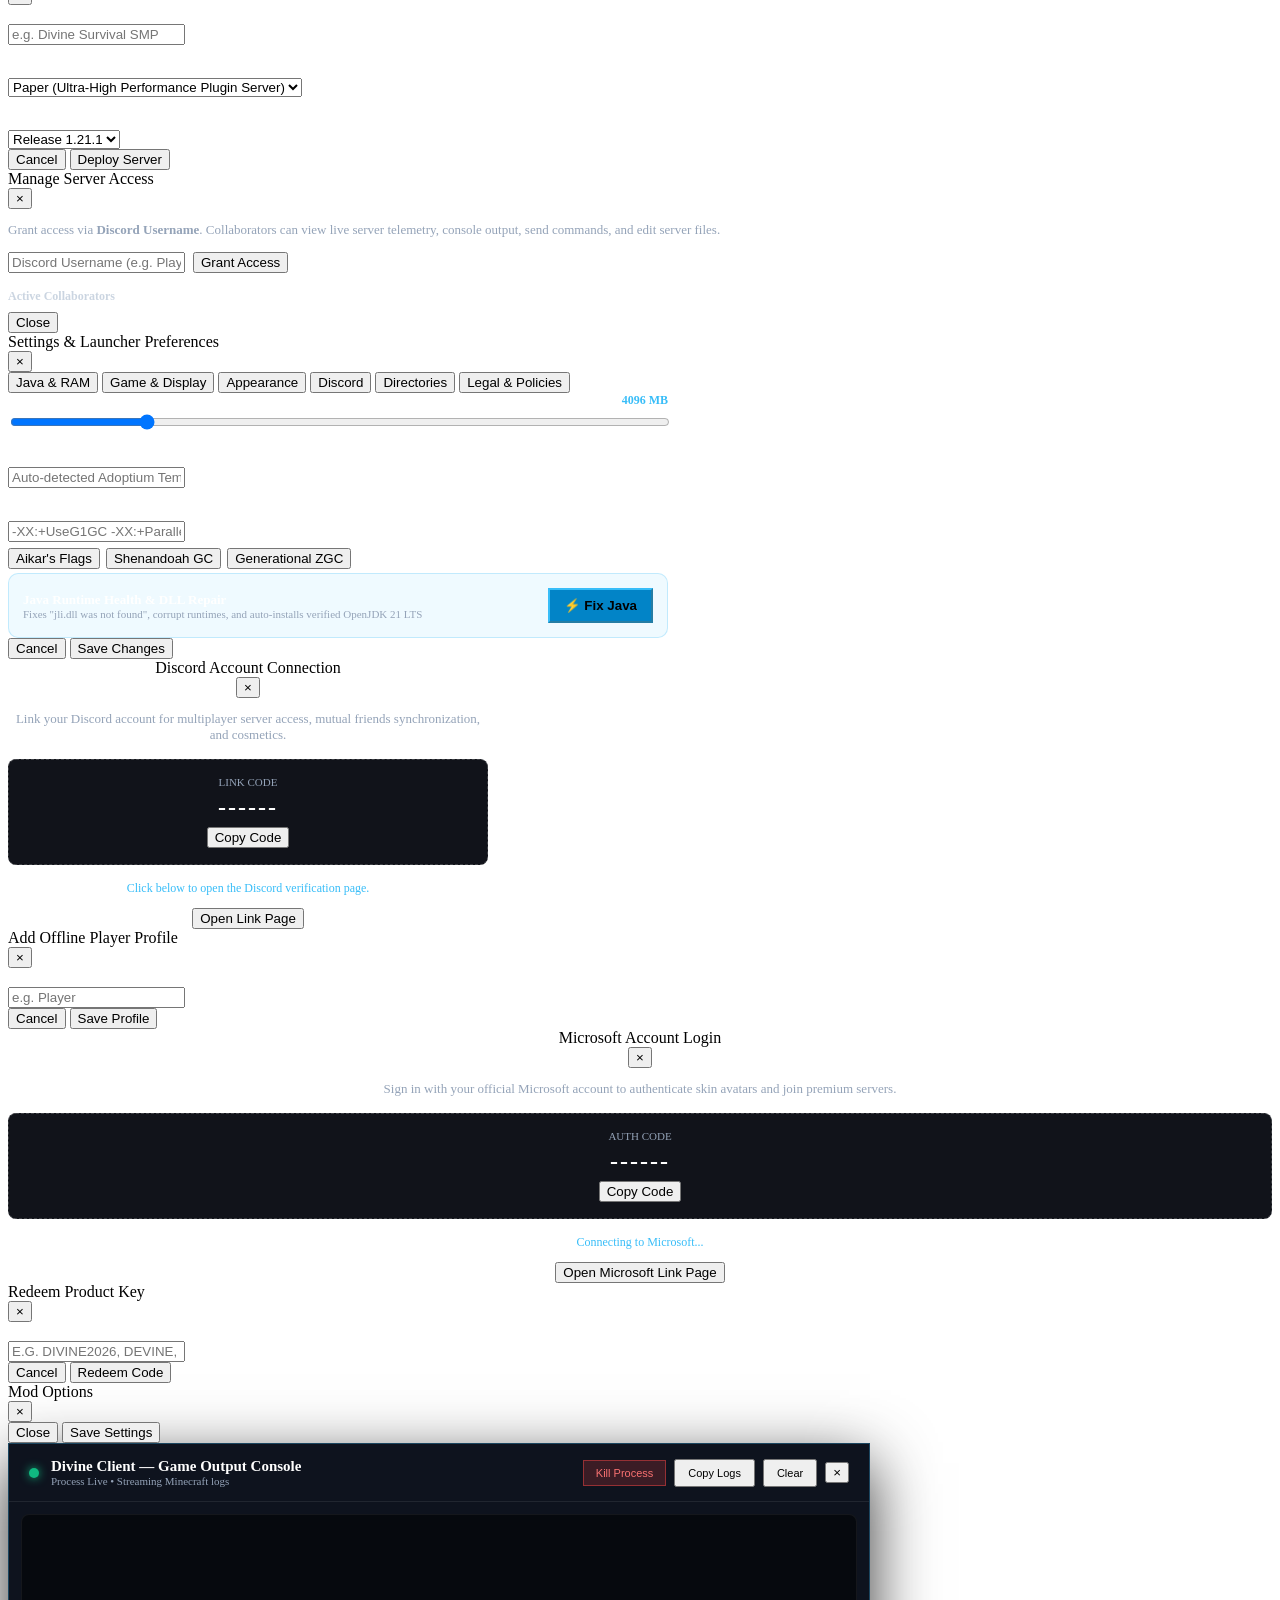
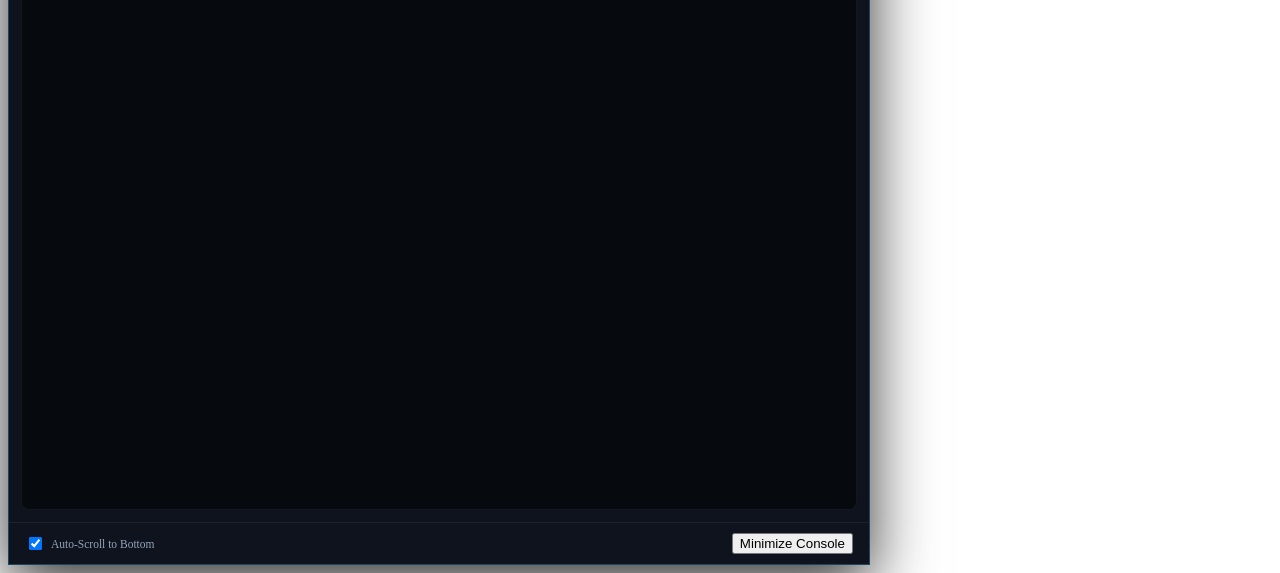
==== commit b2c94230: "Removed mod injection, removed quick play, switched to user instances, cleared cloaks, and forced se" ====
--- a/divineclient/web/index.html
+++ b/divineclient/web/index.html
@@ -190,52 +190,18 @@
           <div class="home-hero-container" id="home-hero-container">
             <div class="home-hero-header">
               <div>
-                <h1 class="home-hero-title" id="home-main-title">Divine Client 1.21.11</h1>
-                <p class="home-hero-subtitle" id="home-main-subtitle">High-performance PvP &amp; visual QoL client with built-in cloaks and Discord RPC.</p>
+                <h1 class="home-hero-title" id="home-main-title">Divine Launcher</h1>
+                <p class="home-hero-subtitle" id="home-main-subtitle">Launch and manage your custom Minecraft instances.</p>
               </div>
               <div style="display: flex; align-items: center; gap: 8px;">
-                <!-- 2 Main Menus Mode Switcher -->
-                <div class="mode-toggle-group" style="display: flex; background: rgba(15,23,42,0.8); border: 1px solid rgba(255,255,255,0.15); border-radius: 8px; padding: 2px;">
-                  <button class="btn btn-sm btn-primary" id="mode-btn-divine" onclick="setLauncherMenuMode('divine')" style="padding: 4px 12px; font-size: 12px; font-weight: 800;">Divine Client (1.21.11)</button>
-                  <button class="btn btn-sm btn-secondary" id="mode-btn-custom" onclick="setLauncherMenuMode('custom')" style="padding: 4px 12px; font-size: 12px; font-weight: 800; border: none; background: transparent;">All Instances</button>
-                </div>
+                <button class="btn btn-primary btn-sm" onclick="openCreateInstanceModal()" style="font-weight: 800; padding: 6px 14px; gap: 6px;">
+                  <svg width="14" height="14" viewBox="0 0 24 24" fill="none" stroke="currentColor" stroke-width="2.5"><path d="M12 5v14M5 12h14"/></svg>
+                  <span>Create Instance</span>
+                </button>
                 <button class="btn btn-secondary btn-sm" onclick="cycleHeroBackground()" title="Switch Wallpaper">
                   <svg width="14" height="14" viewBox="0 0 24 24" fill="none" stroke="currentColor" stroke-width="2"><rect x="3" y="3" width="18" height="18" rx="2"/><circle cx="8.5" cy="8.5" r="1.5"/><path d="M21 15l-5-5L5 21"/></svg>
                   <span id="hero-wallpaper-name">Wallpaper</span>
                 </button>
-              </div>
-            </div>
-
-            <!-- Quick Play Bar: 5 mini icons centered directly on top of the launching card -->
-            <div class="quick-play-wrapper">
-              <div class="quick-play-card">
-                <div class="quick-play-title-tag">QUICK PLAY</div>
-                <div class="quick-play-icons-bar">
-                  <!-- 1. Fabric 1.21.11 (Ultra Performance) -->
-                  <button class="quick-play-btn" onclick="quickPlayAction('fabric')" data-tooltip="Fabric 1.21.11 (Ultra Performance)" title="Fabric 1.21.11 (Ultra Performance)">
-                    <svg viewBox="0 0 24 24" fill="none" stroke="currentColor" stroke-width="2"><polygon points="13 2 3 14 12 14 11 22 21 10 12 10 13 2"/></svg>
-                  </button>
-
-                  <!-- 2. Builder & Cinematic Studio -->
-                  <button class="quick-play-btn" onclick="quickPlayAction('builder')" data-tooltip="Builder Studio (Axiom + WorldEdit)" title="Builder Studio (Axiom + WorldEdit)">
-                    <svg viewBox="0 0 24 24" fill="none" stroke="currentColor" stroke-width="2"><path d="M21 16V8a2 2 0 0 0-1-1.73l-7-4a2 2 0 0 0-2 0l-7 4A2 2 0 0 0 3 8v8a2 2 0 0 0 1 1.73l7 4a2 2 0 0 0 2 0l7-4A2 2 0 0 0 21 16z"/><polyline points="3.27 6.96 12 12.01 20.73 6.96"/><line x1="12" y1="22.08" x2="12" y2="12"/></svg>
-                  </button>
-
-                  <!-- 3. Bedwars PvP 1.8.9 (Forge) -->
-                  <button class="quick-play-btn" onclick="quickPlayAction('bedwars')" data-tooltip="Bedwars PvP 1.8.9 (Forge)" title="Bedwars PvP 1.8.9 (Forge)">
-                    <svg viewBox="0 0 24 24" fill="none" stroke="currentColor" stroke-width="2"><path d="M14.5 17.5L3 6V3h3l11.5 11.5"/><path d="M13 19l6-6"/><path d="M16 16l4 4"/><path d="M19 21l2-2"/></svg>
-                  </button>
-
-                  <!-- 4. Vanilla Survival 1.21.4 -->
-                  <button class="quick-play-btn" onclick="quickPlayAction('survival')" data-tooltip="Vanilla Survival 1.21.4" title="Vanilla Survival 1.21.4">
-                    <svg viewBox="0 0 24 24" fill="none" stroke="currentColor" stroke-width="2"><path d="M20 21v-2a4 4 0 0 0-4-4H8a4 4 0 0 0-4 4v2"/><circle cx="12" cy="7" r="4"/></svg>
-                  </button>
-
-                  <!-- 5. Multiplayer SMP 1.21.4 -->
-                  <button class="quick-play-btn" onclick="quickPlayAction('smp')" data-tooltip="Multiplayer SMP 1.21.4" title="Multiplayer SMP 1.21.4">
-                    <svg viewBox="0 0 24 24" fill="none" stroke="currentColor" stroke-width="2"><circle cx="12" cy="12" r="10"/><path d="M2 12h20"/><path d="M12 2a15.3 15.3 0 0 1 4 10 15.3 15.3 0 0 1-4 10 15.3 15.3 0 0 1 4-10z"/></svg>
-                  </button>
-                </div>
               </div>
             </div>
 
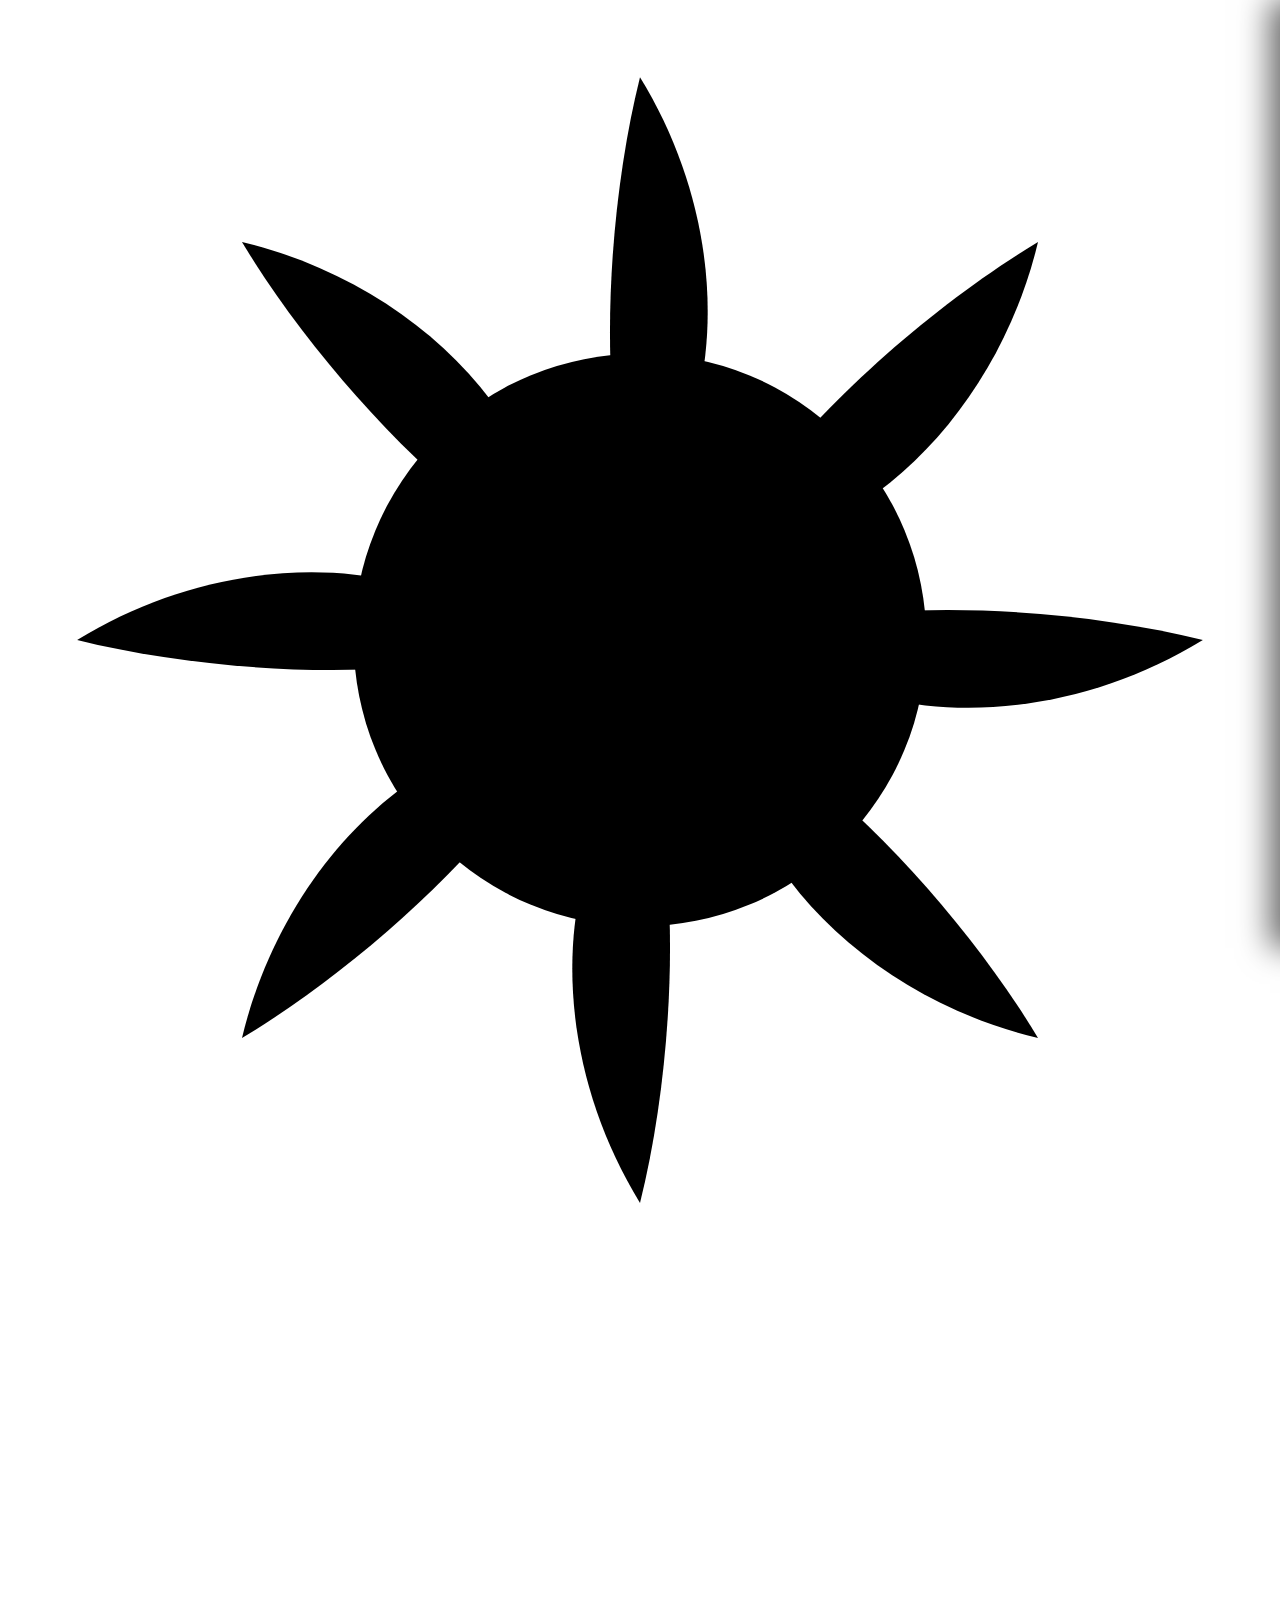
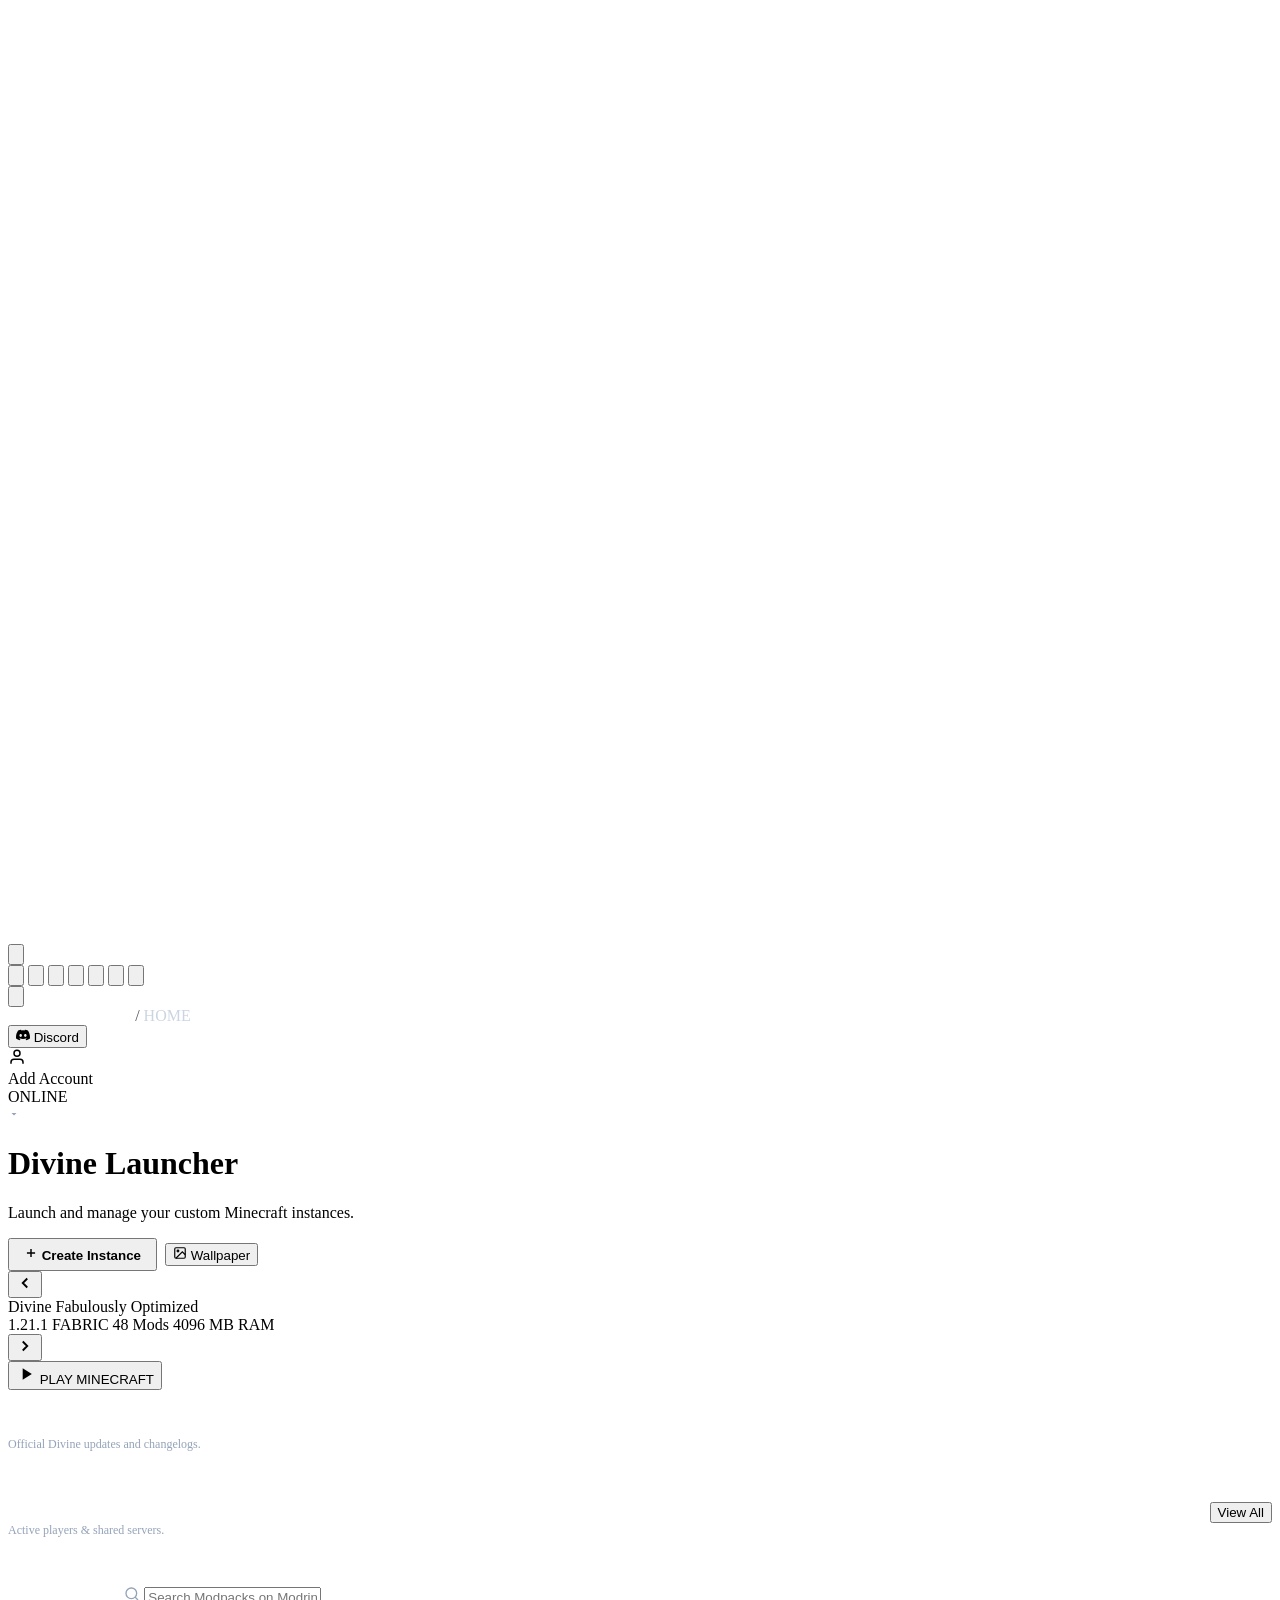
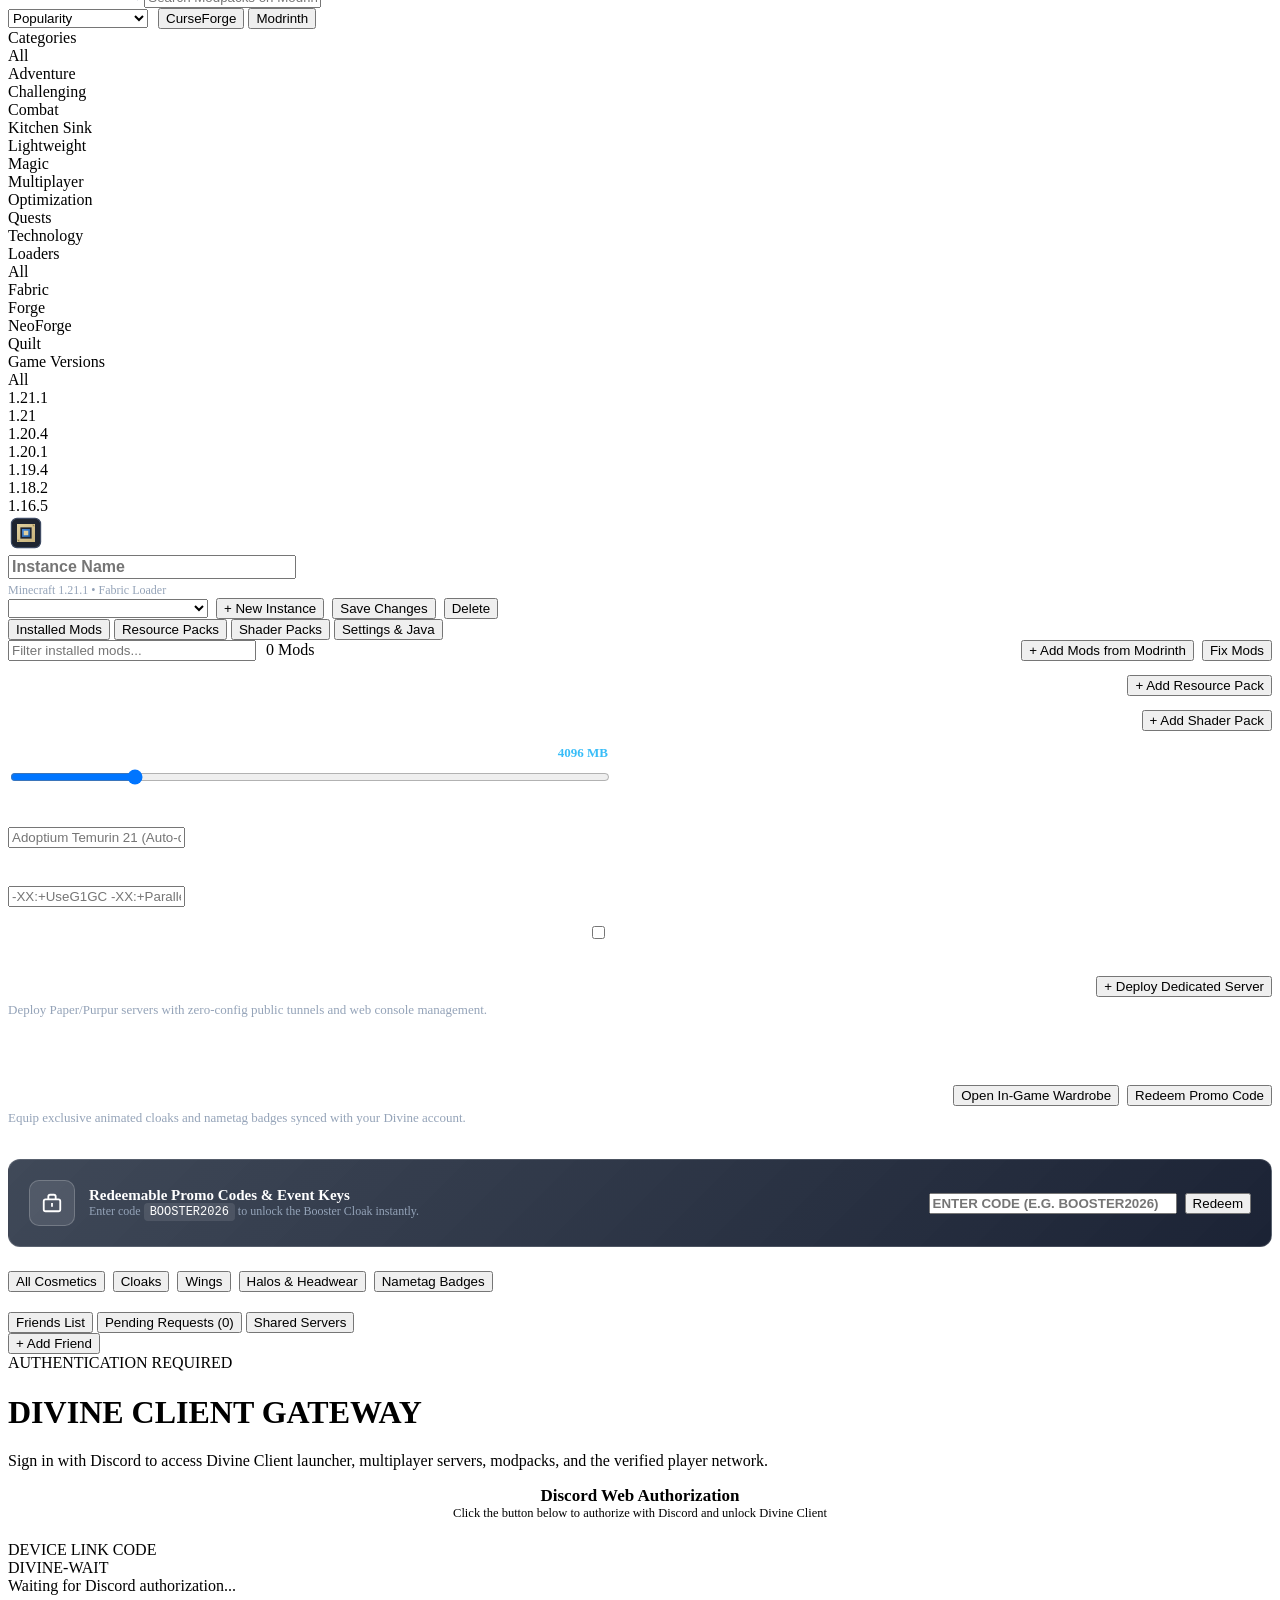
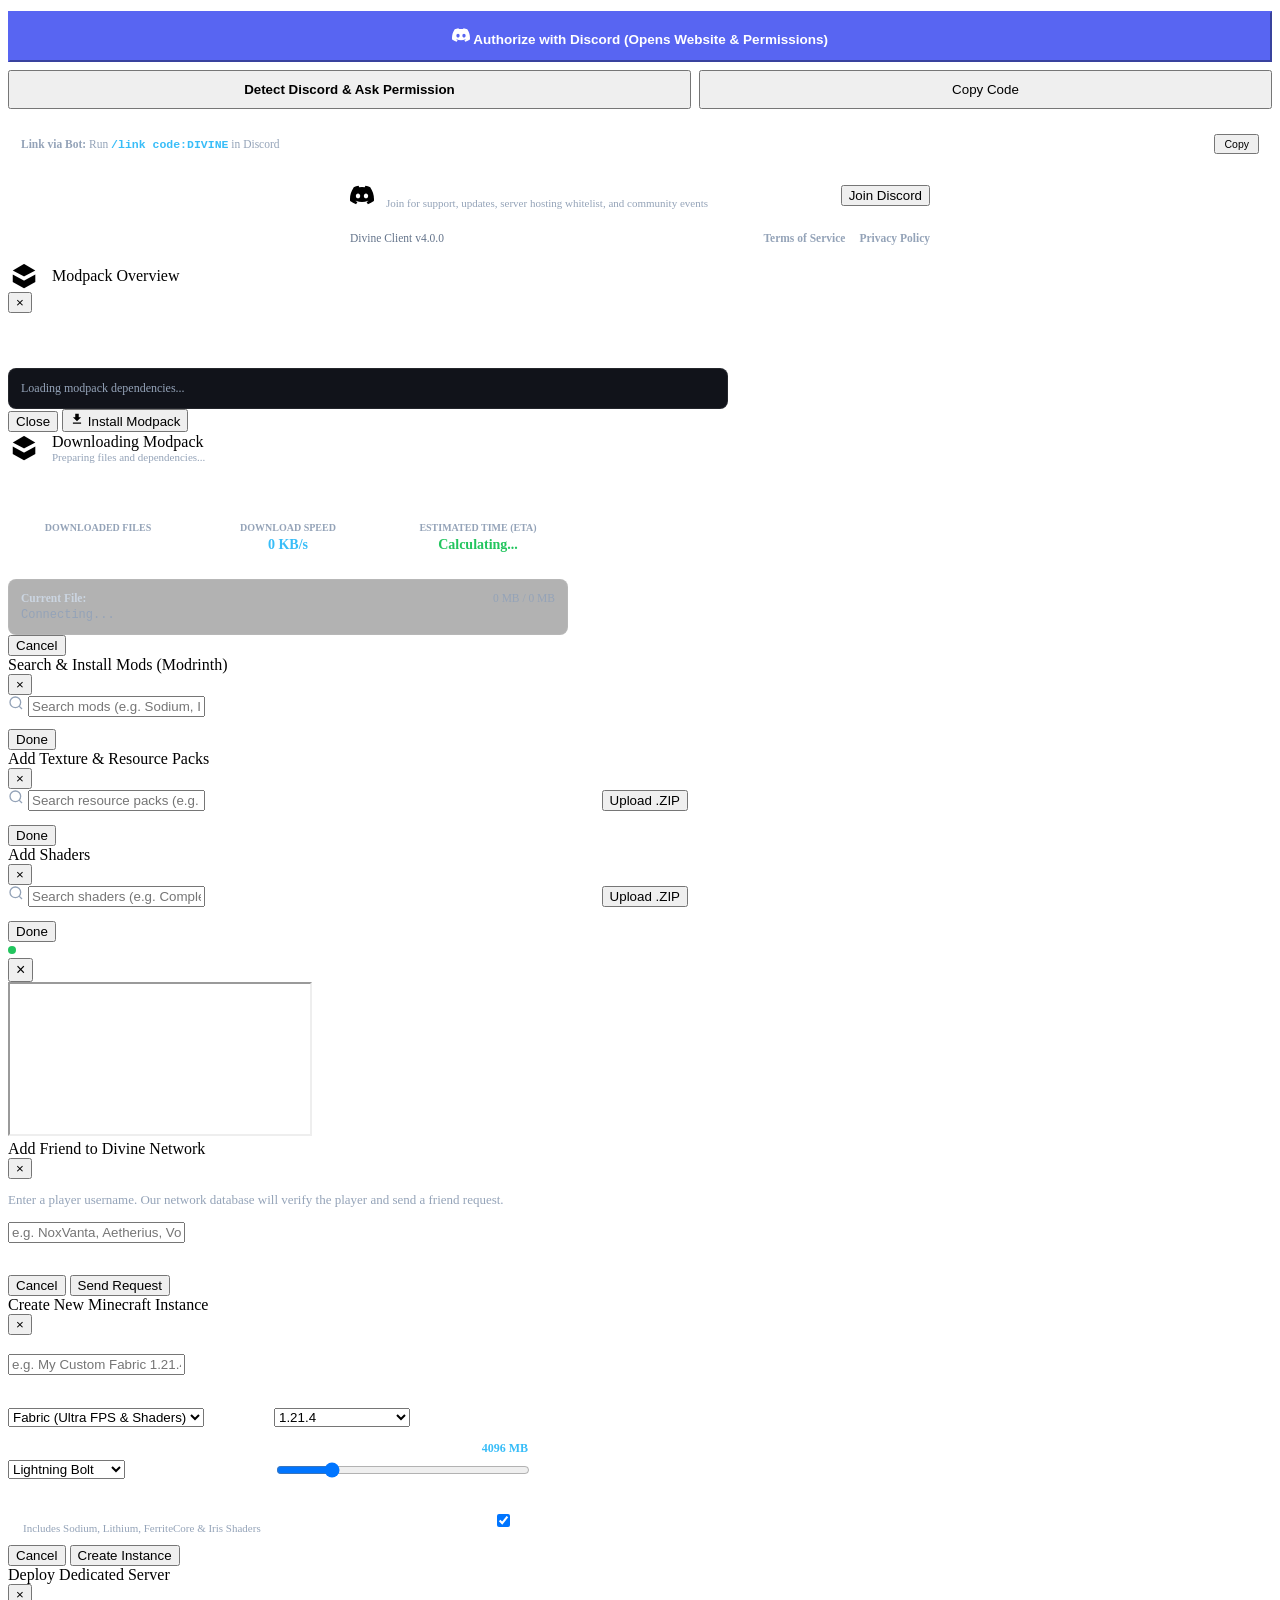
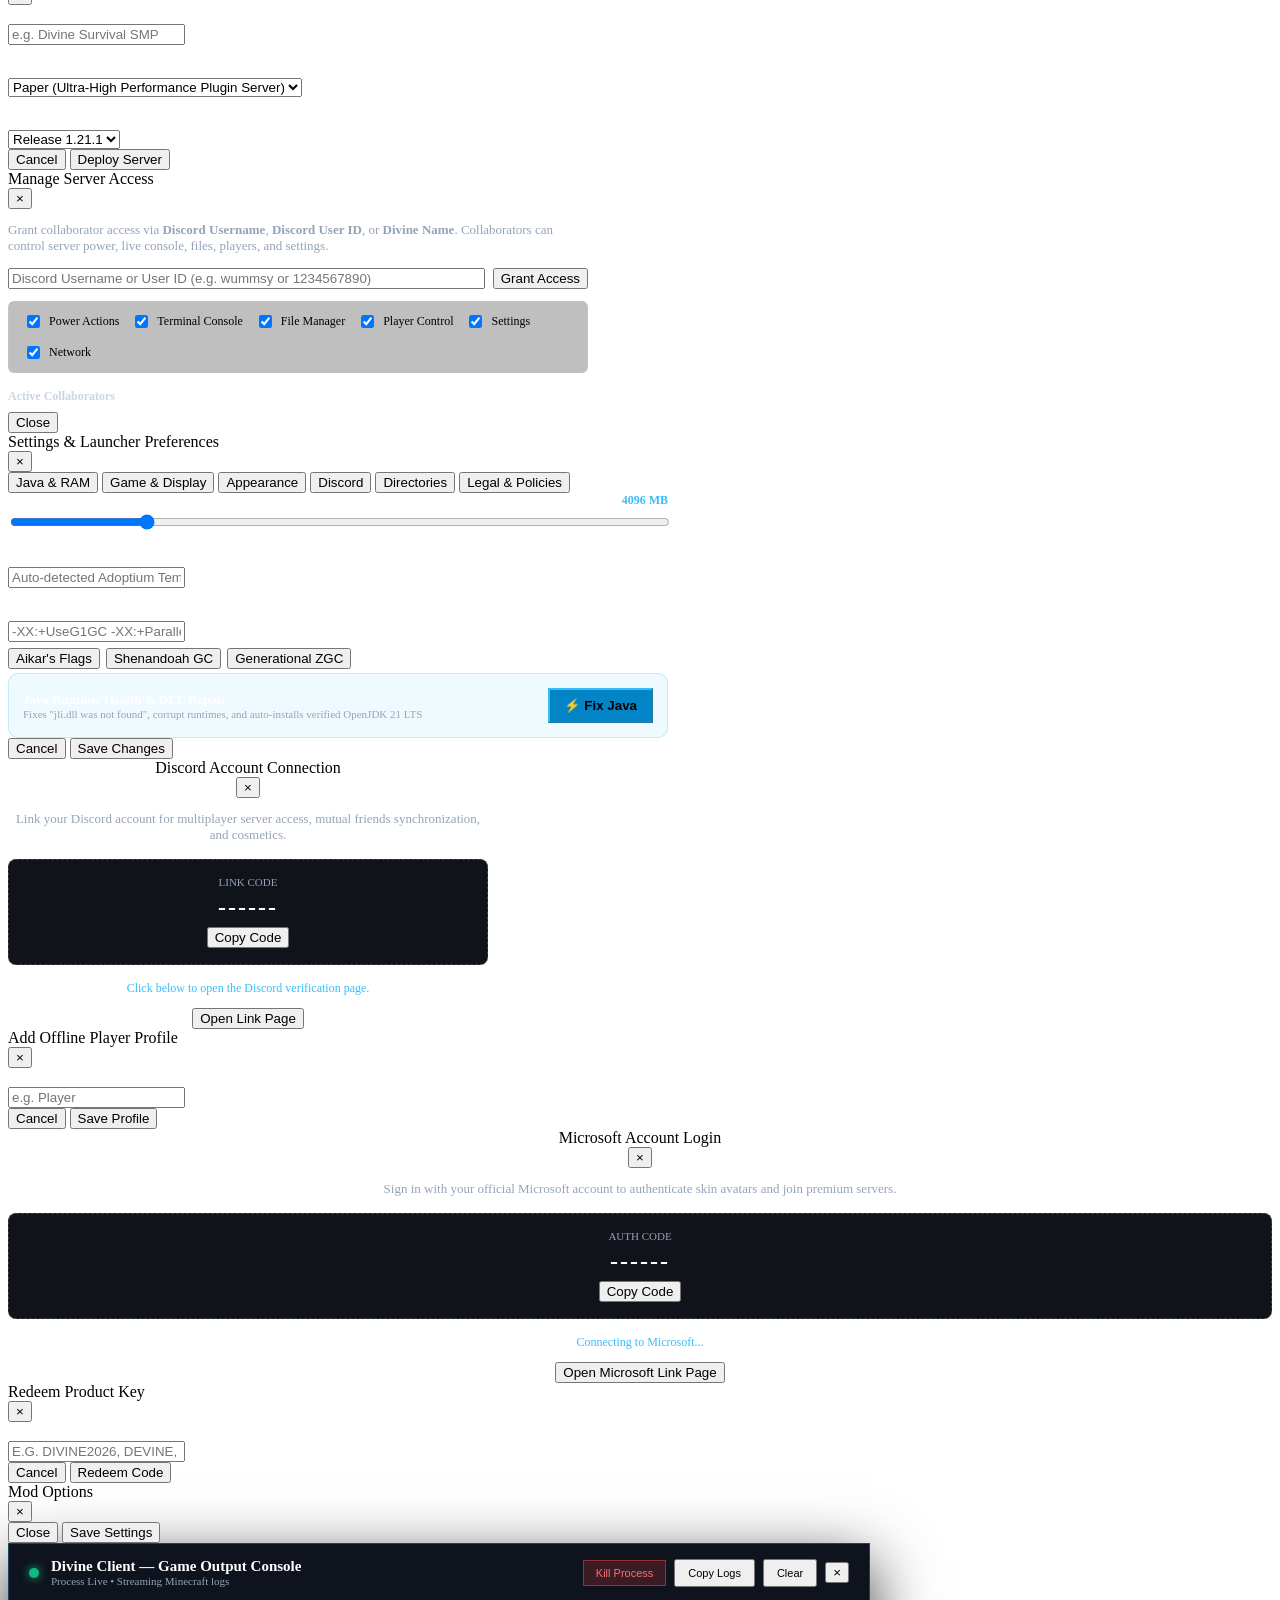
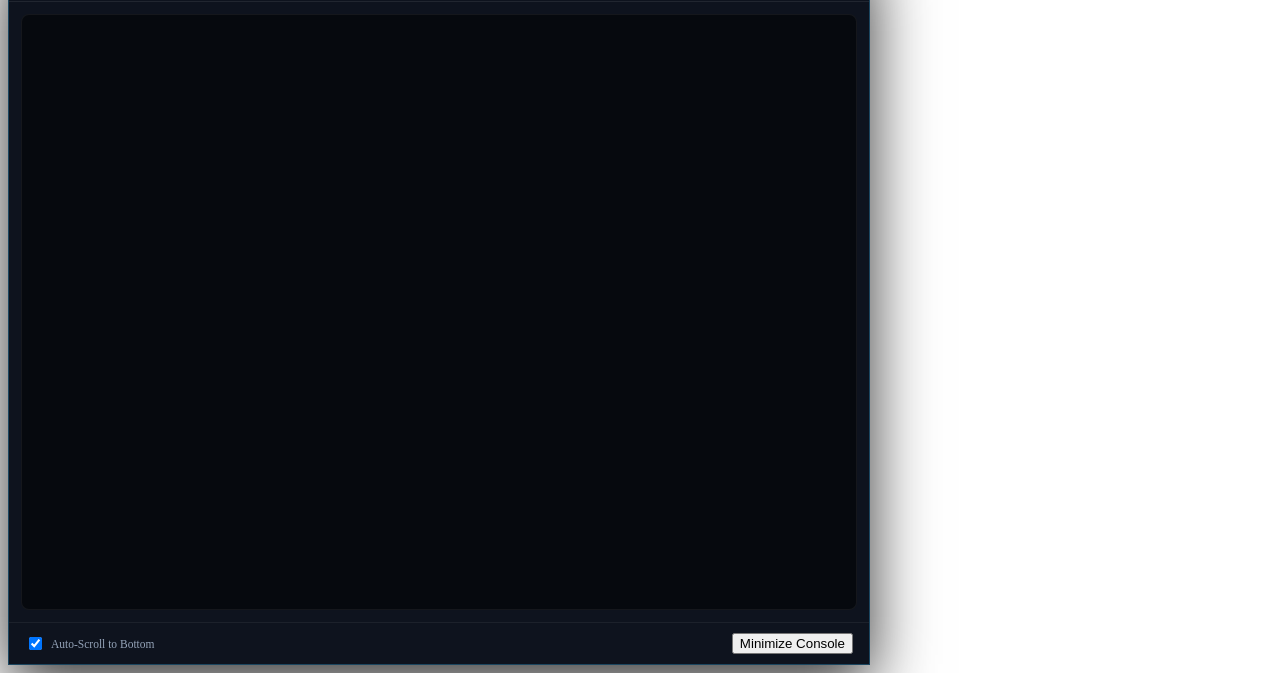
==== commit fa9b858b: "Implement full collaborator access granting and permission management for servers" ====
--- a/divineclient/web/index.html
+++ b/divineclient/web/index.html
@@ -1034,19 +1034,27 @@
 
   <!-- MODAL: SERVER ACCESS & SHARING VIA DISCORD NAME -->
   <div class="modal-backdrop" id="modal-server-access">
-    <div class="modal-window">
+    <div class="modal-window" style="max-width: 580px;">
       <div class="modal-header">
         <div class="modal-title" id="server-access-title">Manage Server Access</div>
         <button class="icon-btn" onclick="closeModal('modal-server-access')">&times;</button>
       </div>
       <div class="modal-body">
-        <p style="font-size: 13px; color: #94a3b8; margin-bottom: 14px;">Grant access via <b>Discord Username</b>. Collaborators can view live server telemetry, console output, send commands, and edit server files.</p>
-        <div style="display: flex; gap: 8px; margin-bottom: 16px;">
-          <input type="text" class="input-field" id="server-access-username-input" placeholder="Discord Username (e.g. Player#1234 or Player)">
+        <p style="font-size: 13px; color: #94a3b8; margin-bottom: 14px;">Grant collaborator access via <b>Discord Username</b>, <b>Discord User ID</b>, or <b>Divine Name</b>. Collaborators can control server power, live console, files, players, and settings.</p>
+        <div style="display: flex; gap: 8px; margin-bottom: 12px;">
+          <input type="text" class="input-field" id="server-access-username-input" placeholder="Discord Username or User ID (e.g. wummsy or 1234567890)" style="flex: 1;">
           <button class="btn btn-primary btn-sm" onclick="submitGrantServerAccess()">Grant Access</button>
         </div>
+        <div style="display: flex; gap: 12px; flex-wrap: wrap; background: rgba(0,0,0,0.25); padding: 10px 14px; border-radius: 6px; margin-bottom: 16px; border: 1px solid rgba(255,255,255,0.06);">
+          <label style="font-size: 12px; display: flex; align-items: center; gap: 6px; cursor: pointer;"><input type="checkbox" id="server-perm-power" checked> Power Actions</label>
+          <label style="font-size: 12px; display: flex; align-items: center; gap: 6px; cursor: pointer;"><input type="checkbox" id="server-perm-console" checked> Terminal Console</label>
+          <label style="font-size: 12px; display: flex; align-items: center; gap: 6px; cursor: pointer;"><input type="checkbox" id="server-perm-files" checked> File Manager</label>
+          <label style="font-size: 12px; display: flex; align-items: center; gap: 6px; cursor: pointer;"><input type="checkbox" id="server-perm-players" checked> Player Control</label>
+          <label style="font-size: 12px; display: flex; align-items: center; gap: 6px; cursor: pointer;"><input type="checkbox" id="server-perm-settings" checked> Settings</label>
+          <label style="font-size: 12px; display: flex; align-items: center; gap: 6px; cursor: pointer;"><input type="checkbox" id="server-perm-network" checked> Network</label>
+        </div>
         <div style="font-size: 12px; font-weight: 800; color: #cbd5e1; margin-bottom: 8px;">Active Collaborators</div>
-        <div id="server-access-users-list" style="display: flex; flex-direction: column; gap: 8px;"></div>
+        <div id="server-access-users-list" style="display: flex; flex-direction: column; gap: 8px; max-height: 240px; overflow-y: auto;"></div>
       </div>
       <div class="modal-footer">
         <button class="btn btn-secondary" onclick="closeModal('modal-server-access')">Close</button>
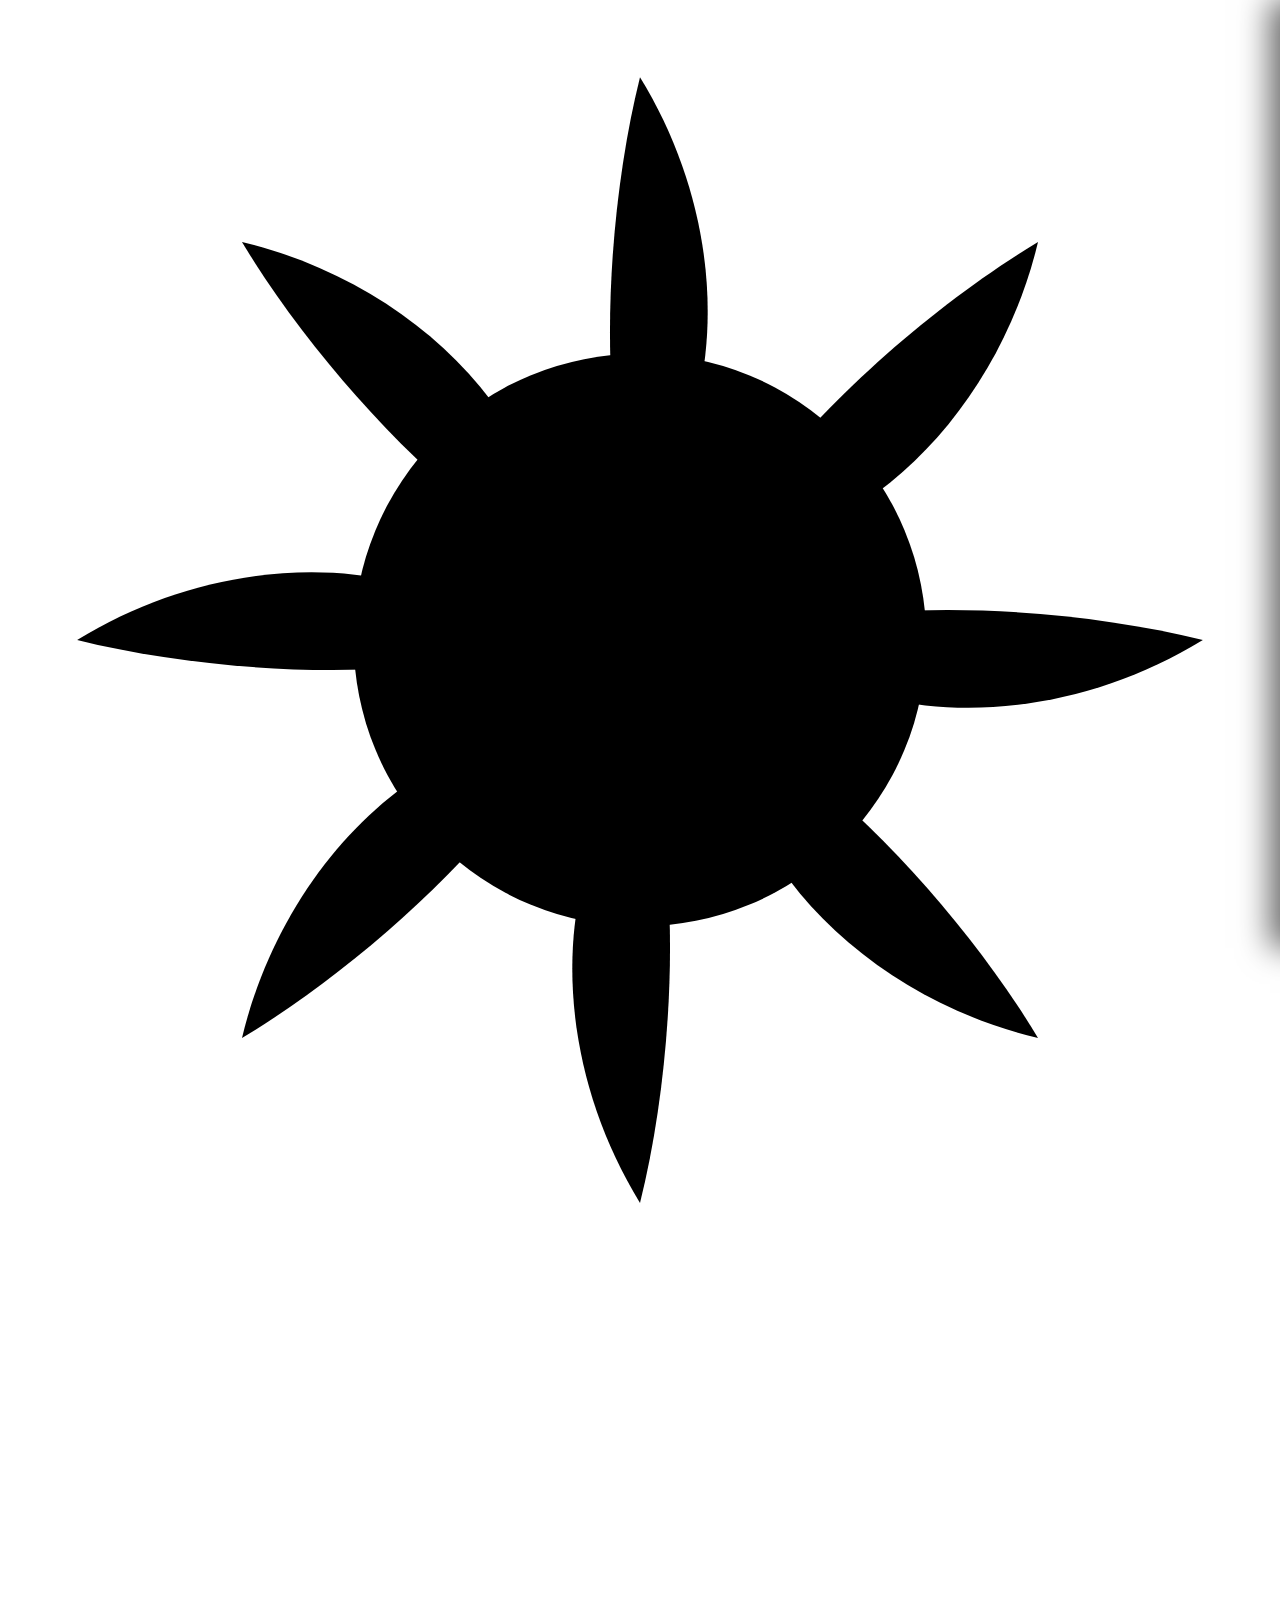
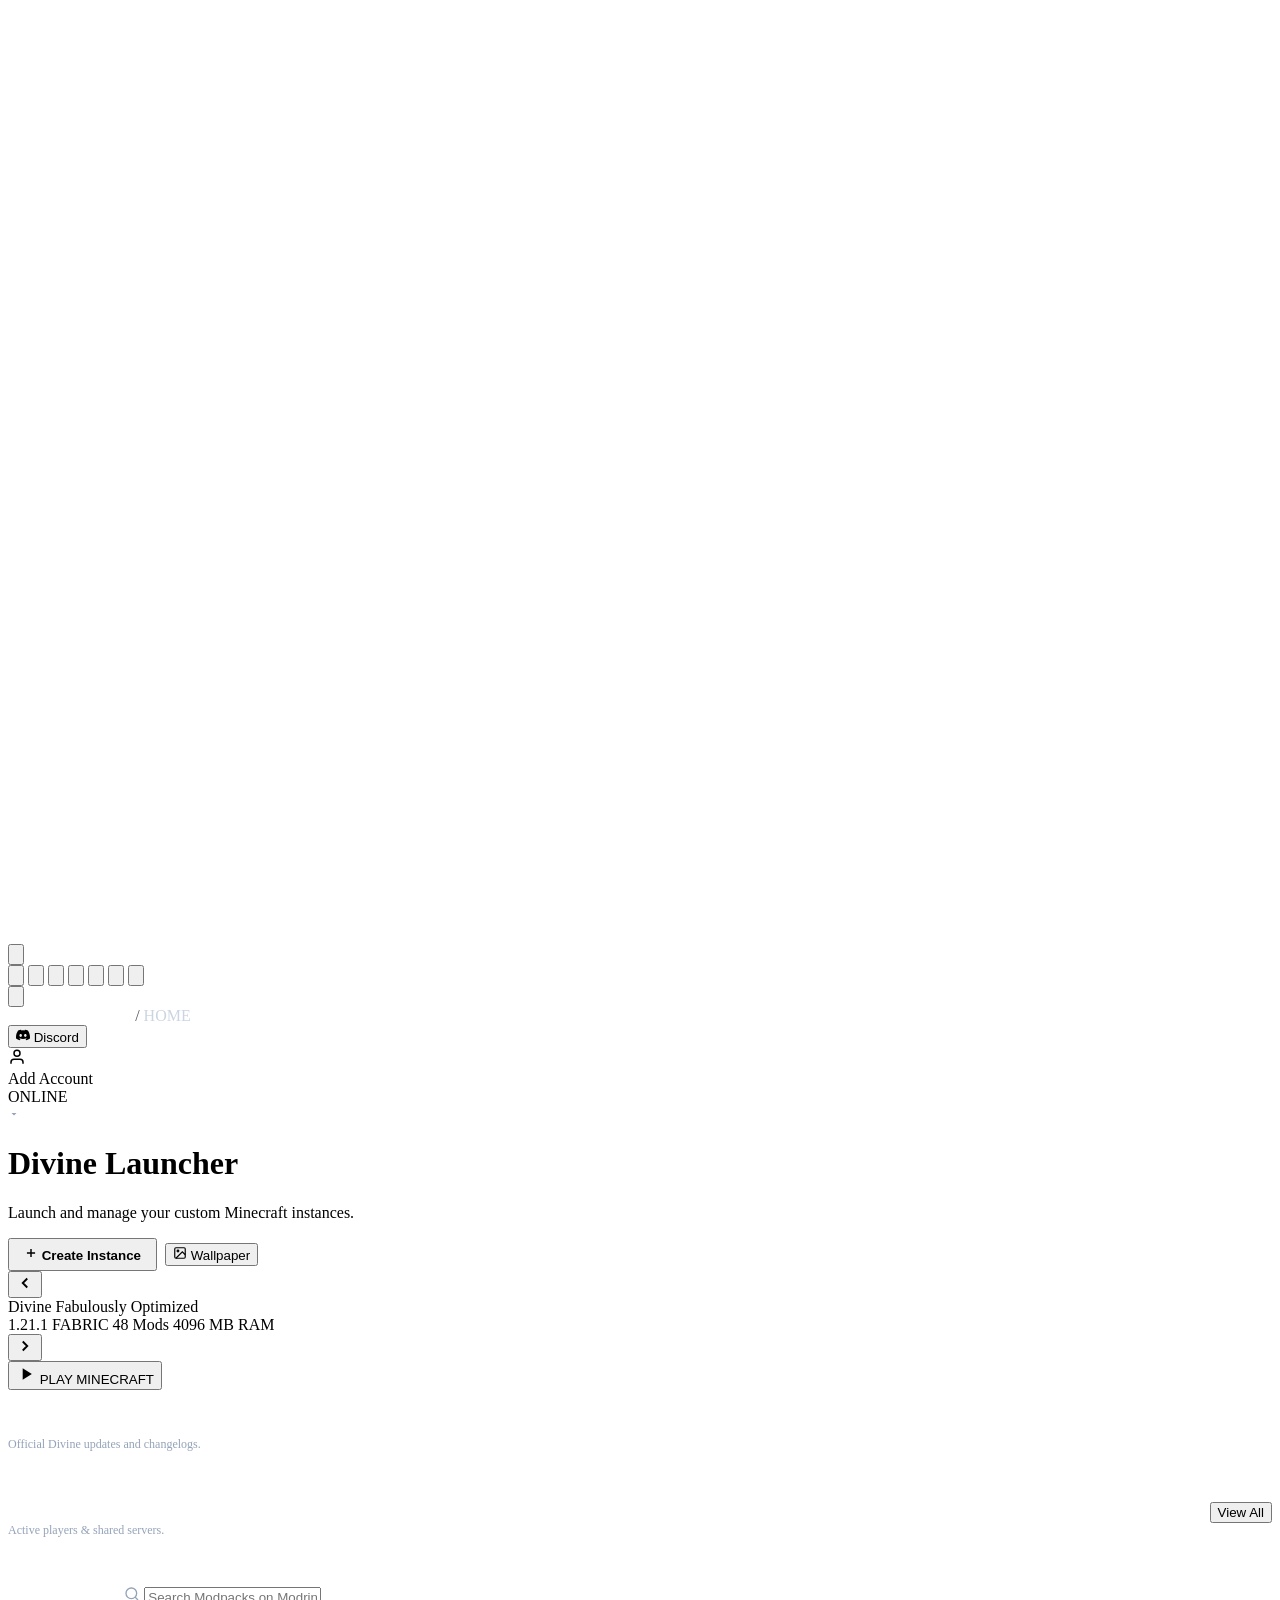
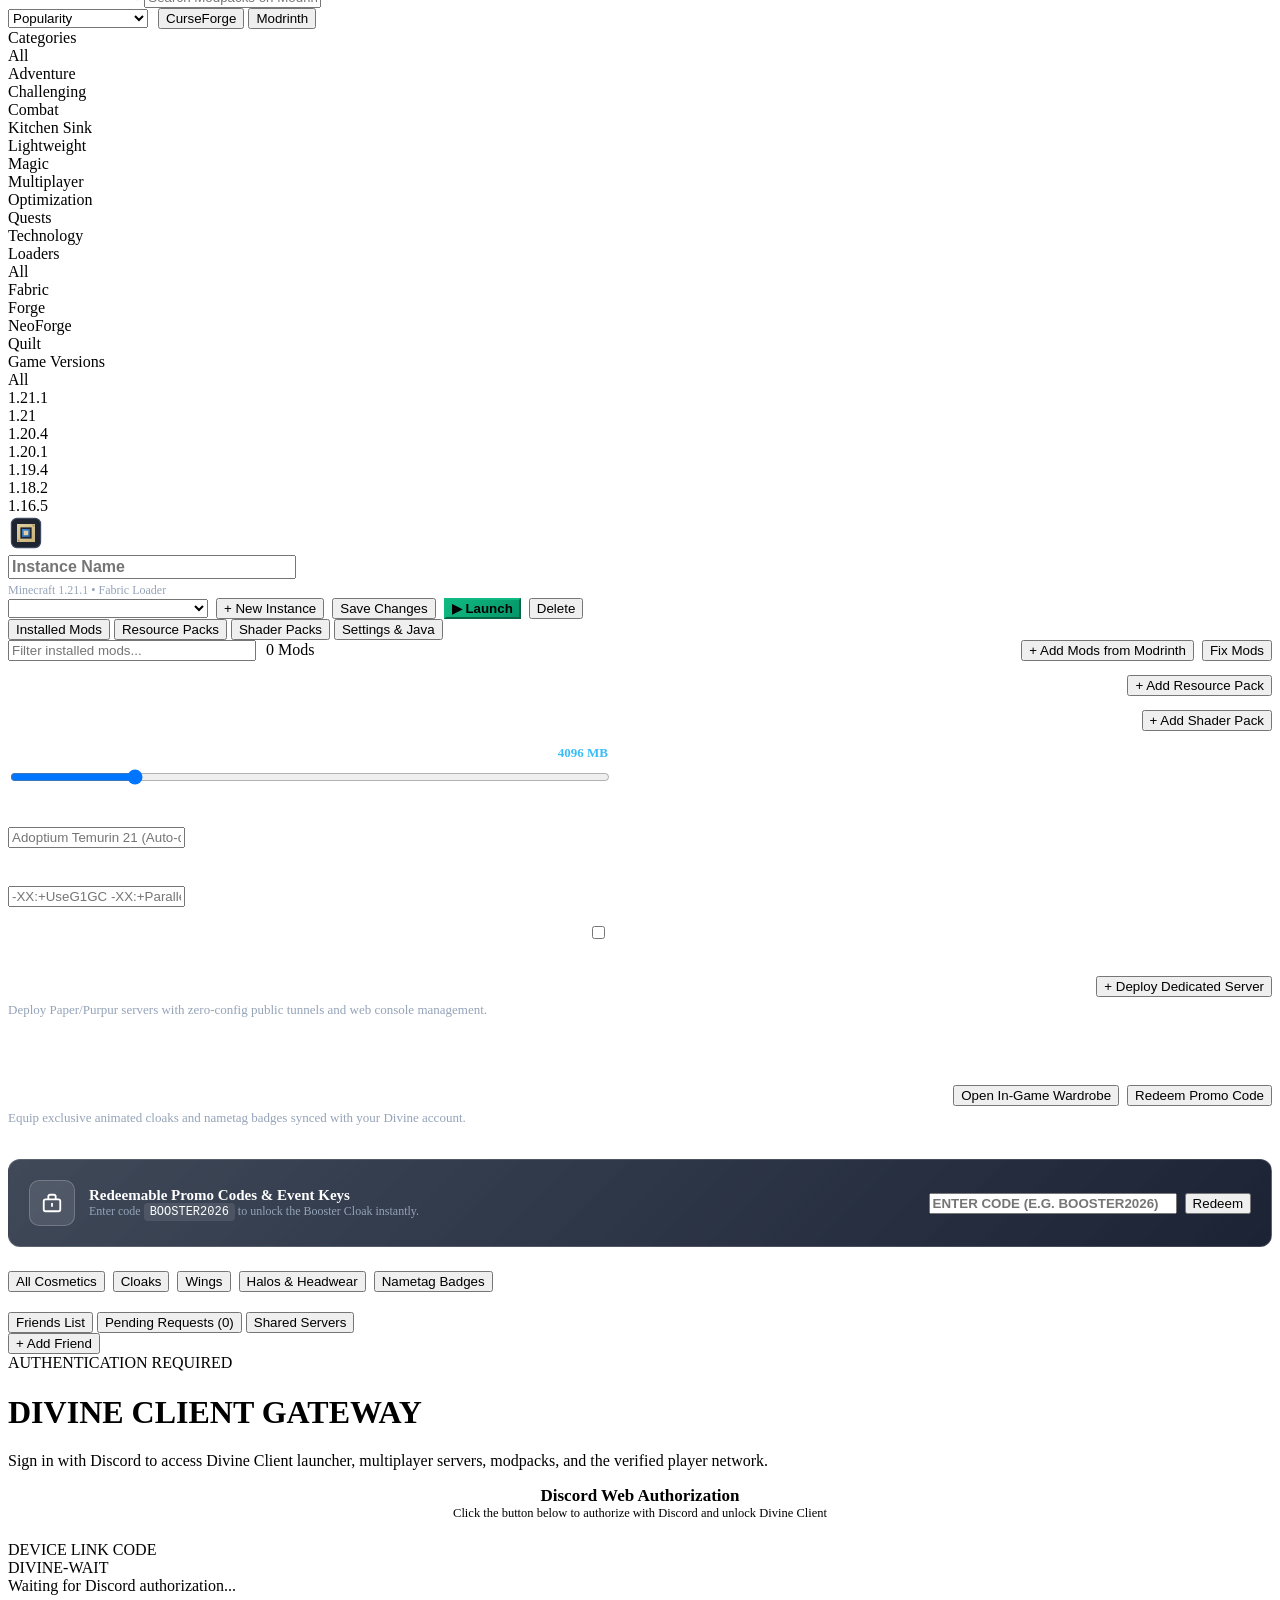
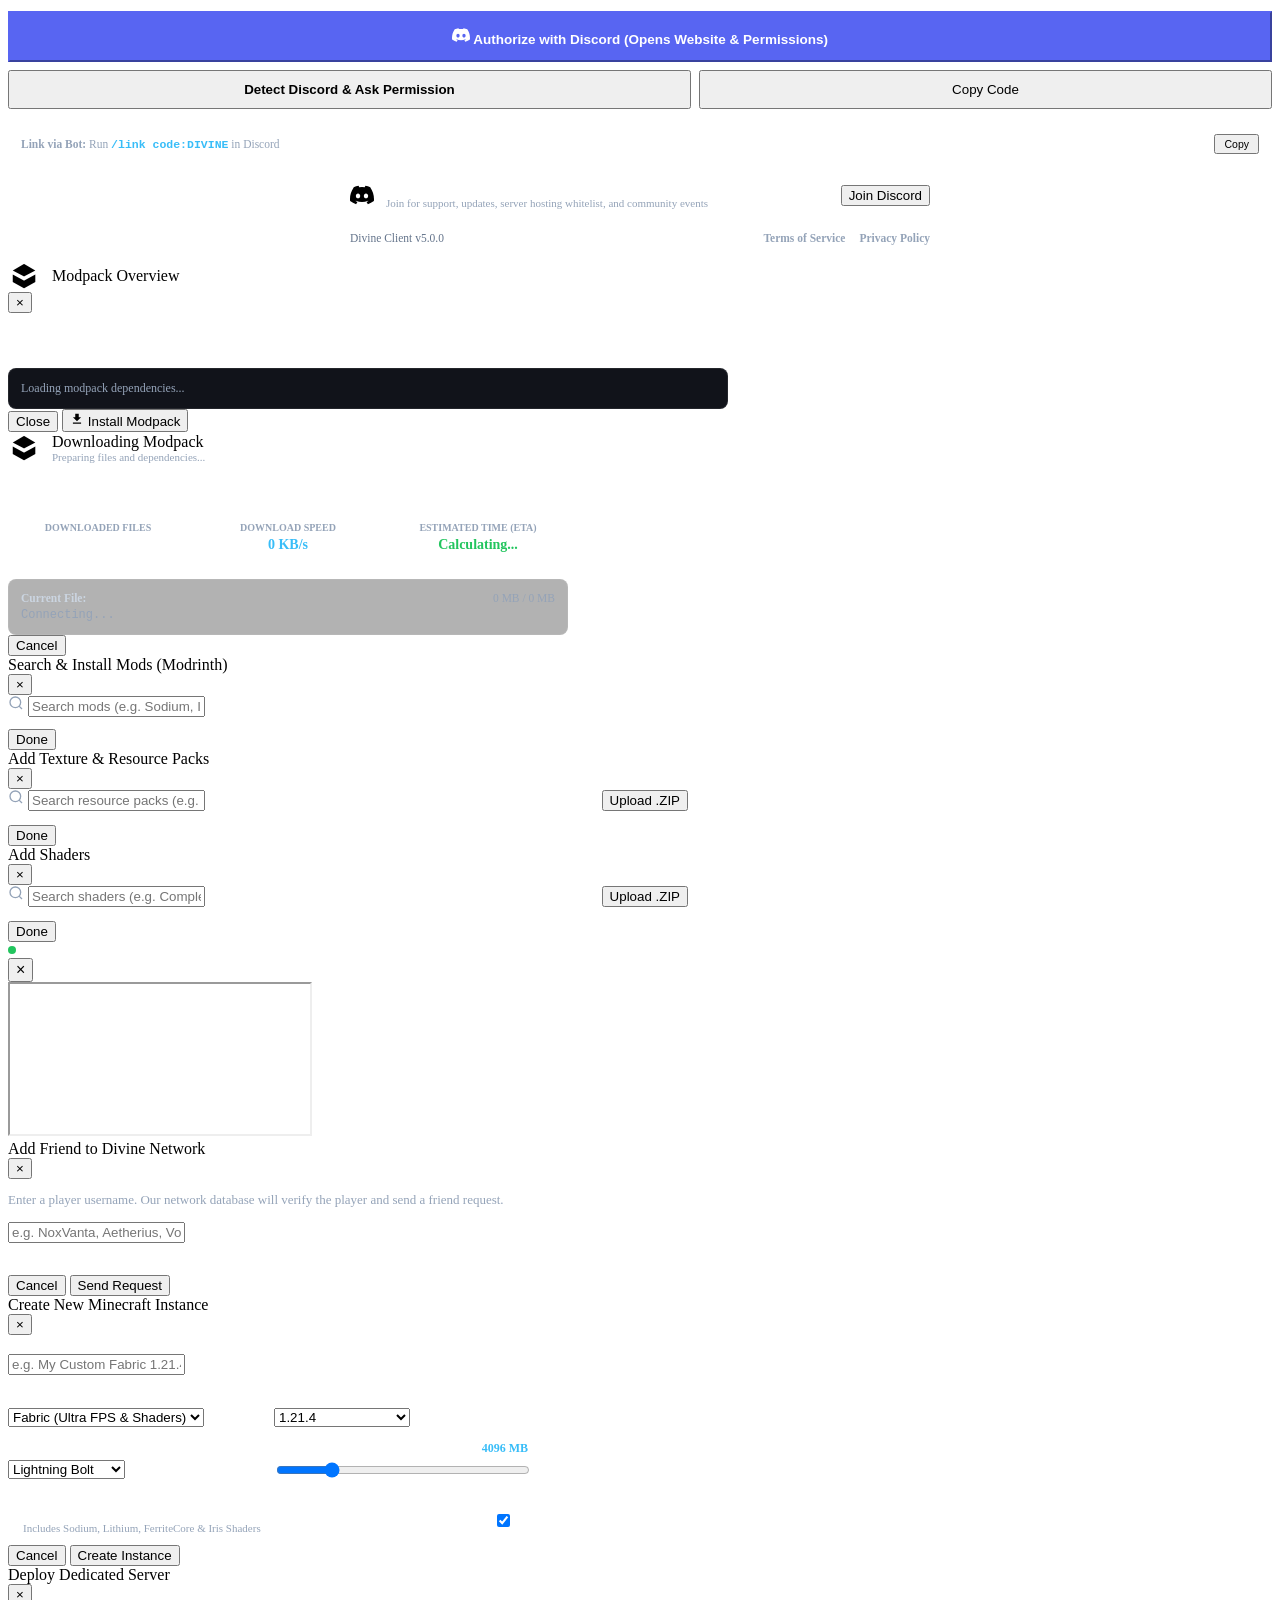
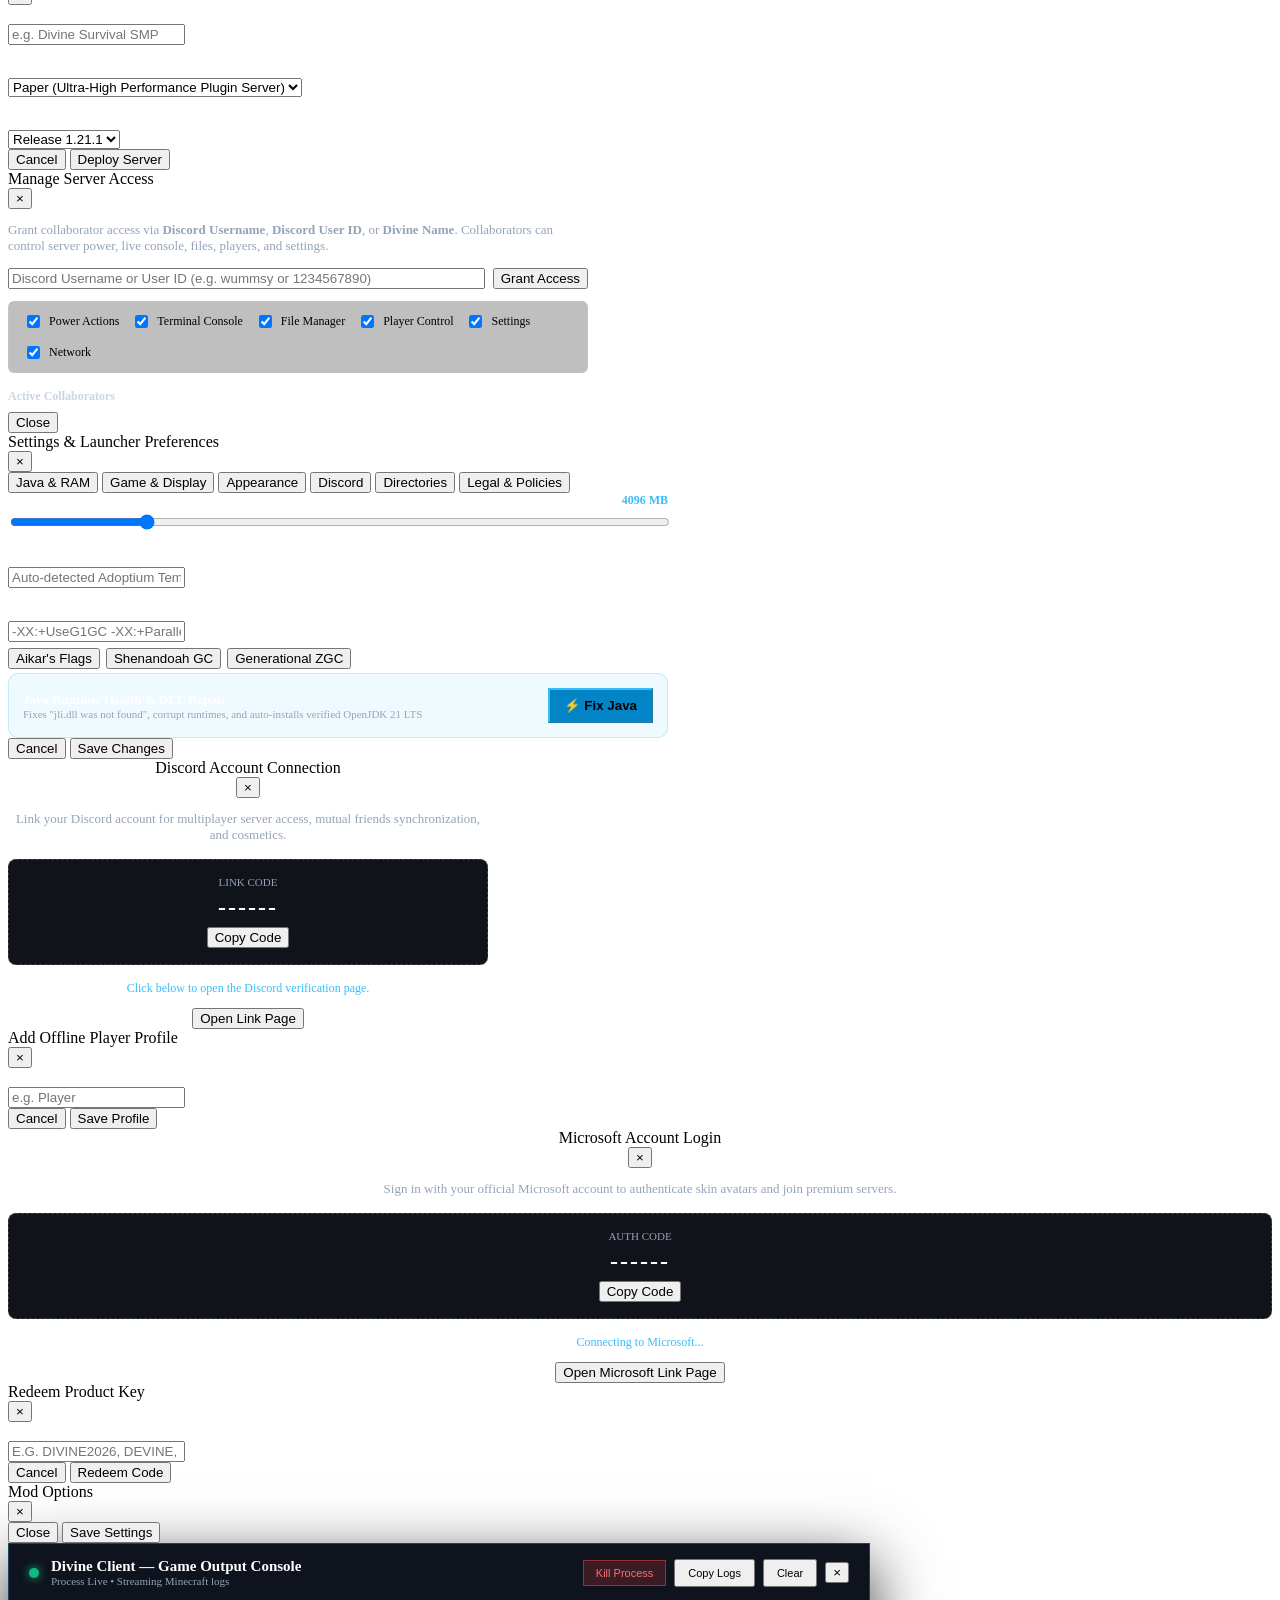
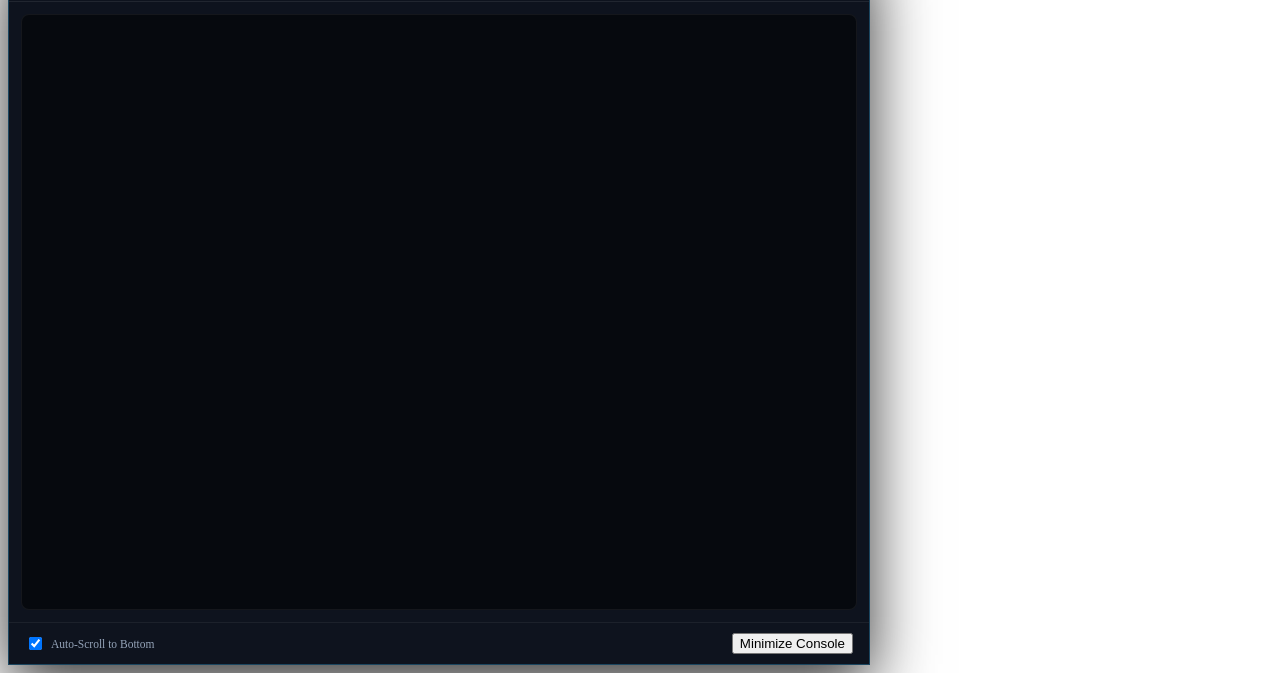
==== commit fd74f132: "Bump client to version 5.0.0 and make instance launching work seamlessly" ====
--- a/divineclient/web/index.html
+++ b/divineclient/web/index.html
@@ -3,7 +3,7 @@
 <head>
   <meta charset="UTF-8">
   <meta name="viewport" content="width=device-width, initial-scale=1.0">
-  <title>Divine Client v4.0.0</title>
+  <title>Divine Client v5.0.0</title>
   <link rel="icon" type="image/png" href="/assets/divine_icon.png">
   <link rel="shortcut icon" href="/assets/icon.ico">
   <link rel="stylesheet" href="/css/theme.css">
@@ -378,6 +378,7 @@
                 <select class="select-field" id="editor-instance-select" style="width: 200px;" onchange="loadInstanceIntoEditor(this.value)"></select>
                 <button class="btn btn-secondary btn-sm" onclick="openCreateInstanceModal()">+ New Instance</button>
                 <button class="btn btn-primary btn-sm" onclick="saveCurrentEditorInstance()">Save Changes</button>
+                <button class="btn btn-primary btn-sm" style="background: linear-gradient(135deg, #10b981 0%, #059669 100%); border-color: #10b981; font-weight: 800;" onclick="launchEditorCurrentInstance()">▶ Launch</button>
                 <button class="btn btn-danger btn-sm" onclick="deleteCurrentEditorInstance()">Delete</button>
               </div>
             </div>
@@ -603,7 +604,7 @@
                 <button class="btn btn-secondary btn-sm" onclick="window.open('https://discord.gg/ER2haQtach', '_blank')">Join Discord</button>
               </div>
               <div style="display: flex; align-items: center; justify-content: space-between; border-top: 1px solid rgba(255,255,255,0.06); padding-top: 10px; font-size: 11.5px; color: #64748b;">
-                <span>Divine Client v4.0.0</span>
+                <span>Divine Client v5.0.0</span>
                 <div style="display: flex; gap: 14px;">
                   <a href="/terms" target="_blank" style="color: #94a3b8; text-decoration: none; font-weight: 600;">Terms of Service</a>
                   <a href="/privacy" target="_blank" style="color: #94a3b8; text-decoration: none; font-weight: 600;">Privacy Policy</a>
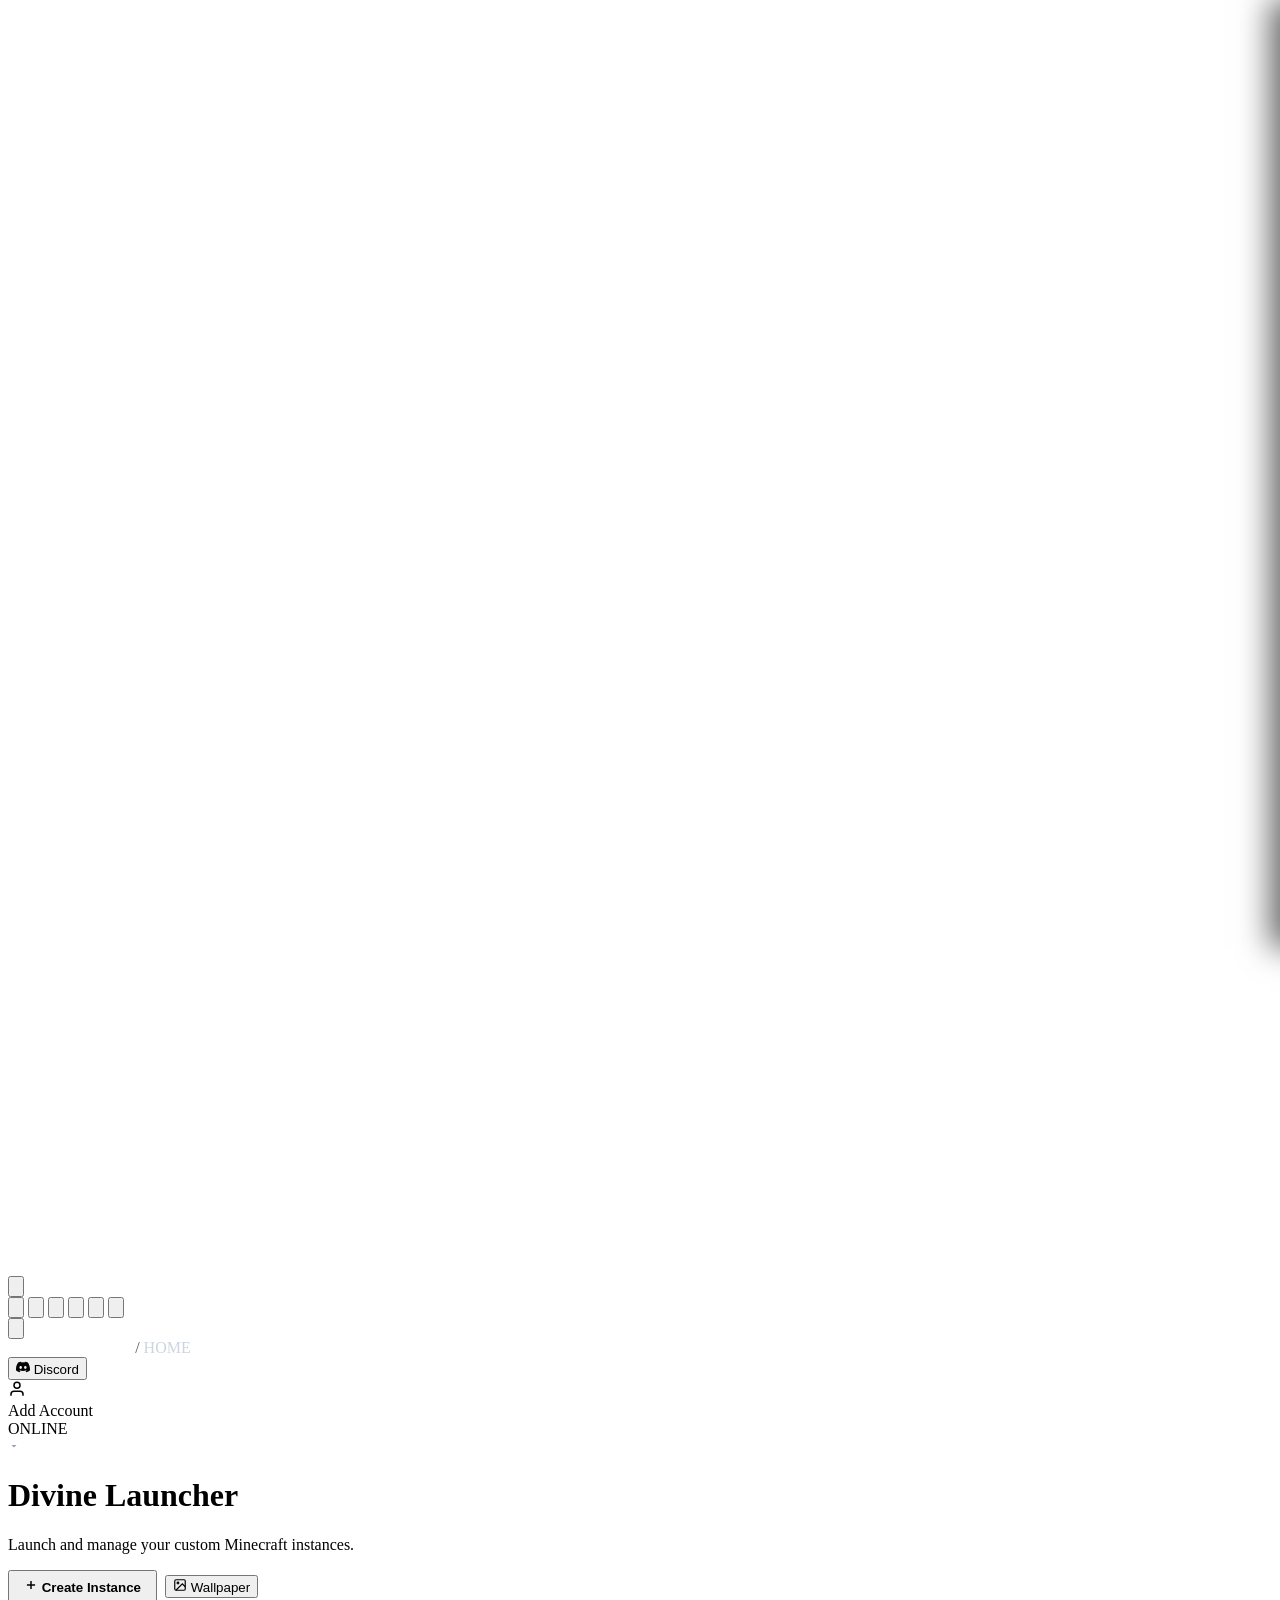
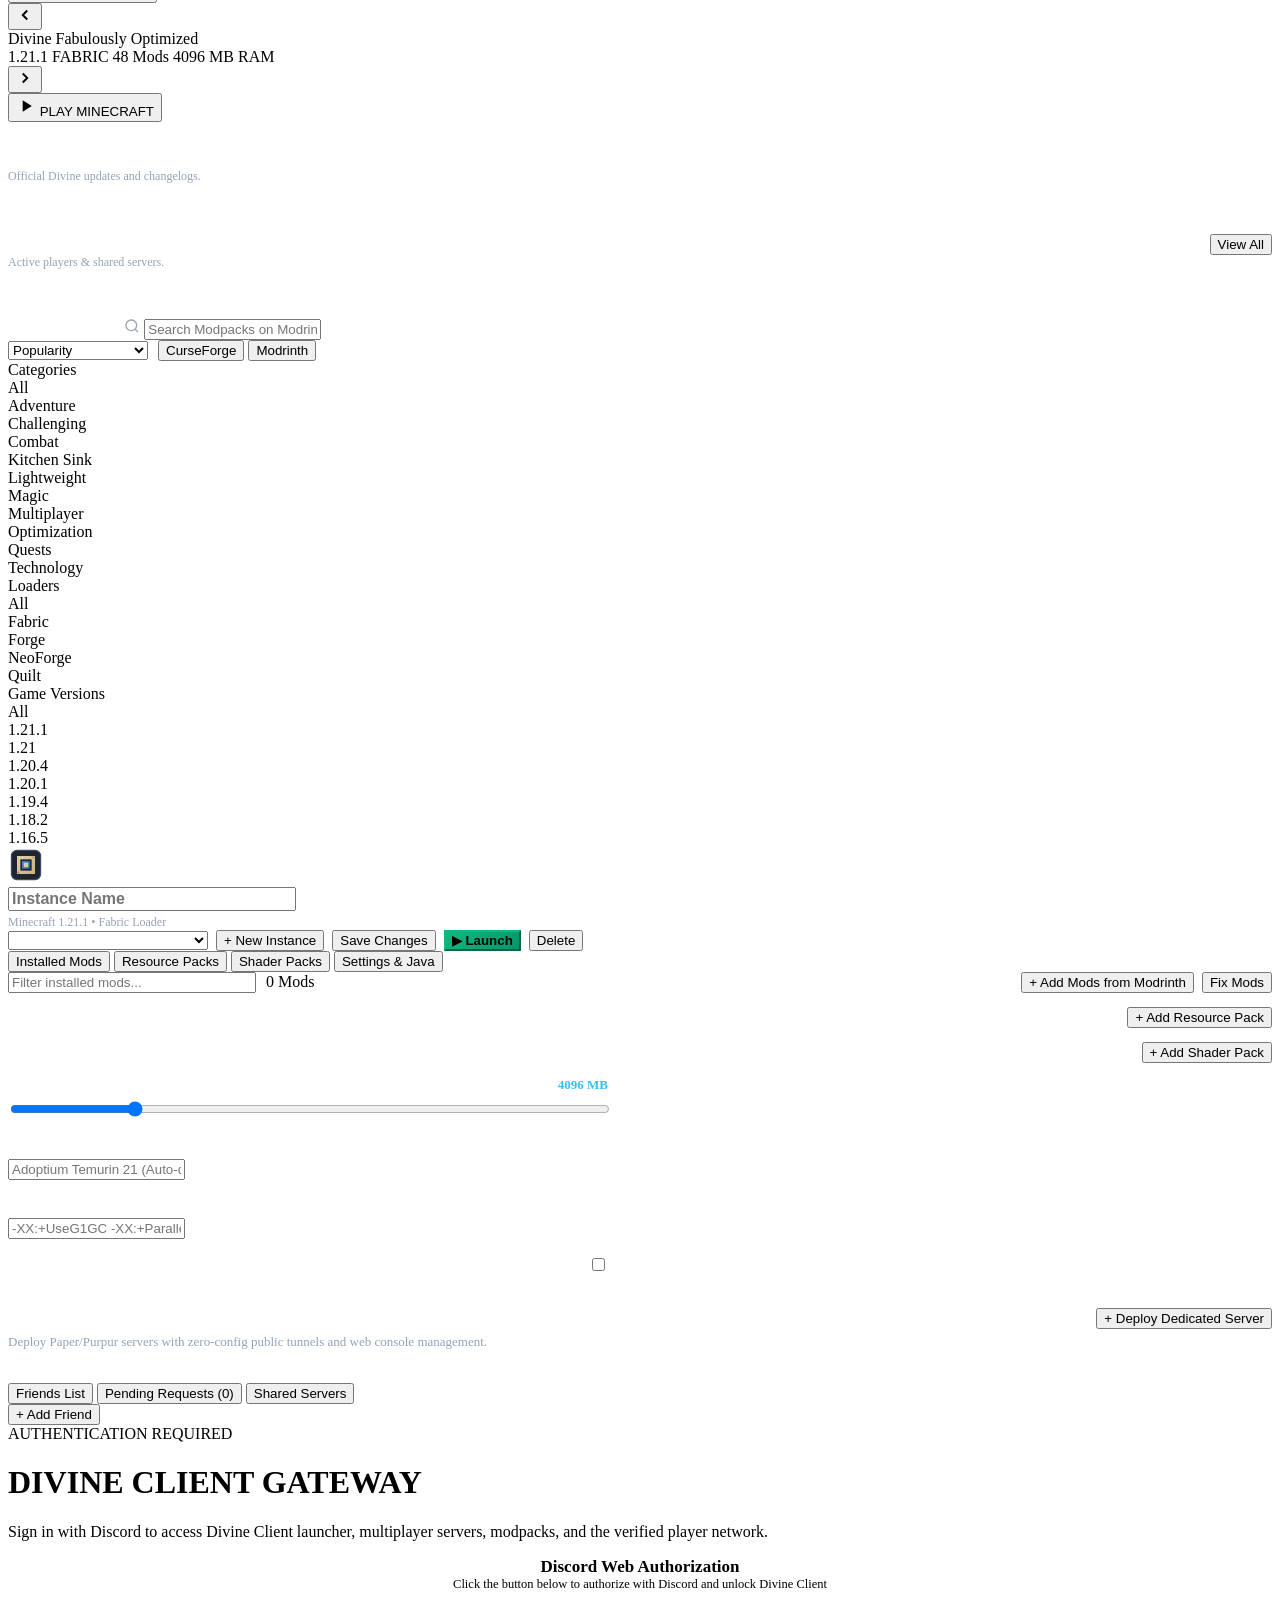
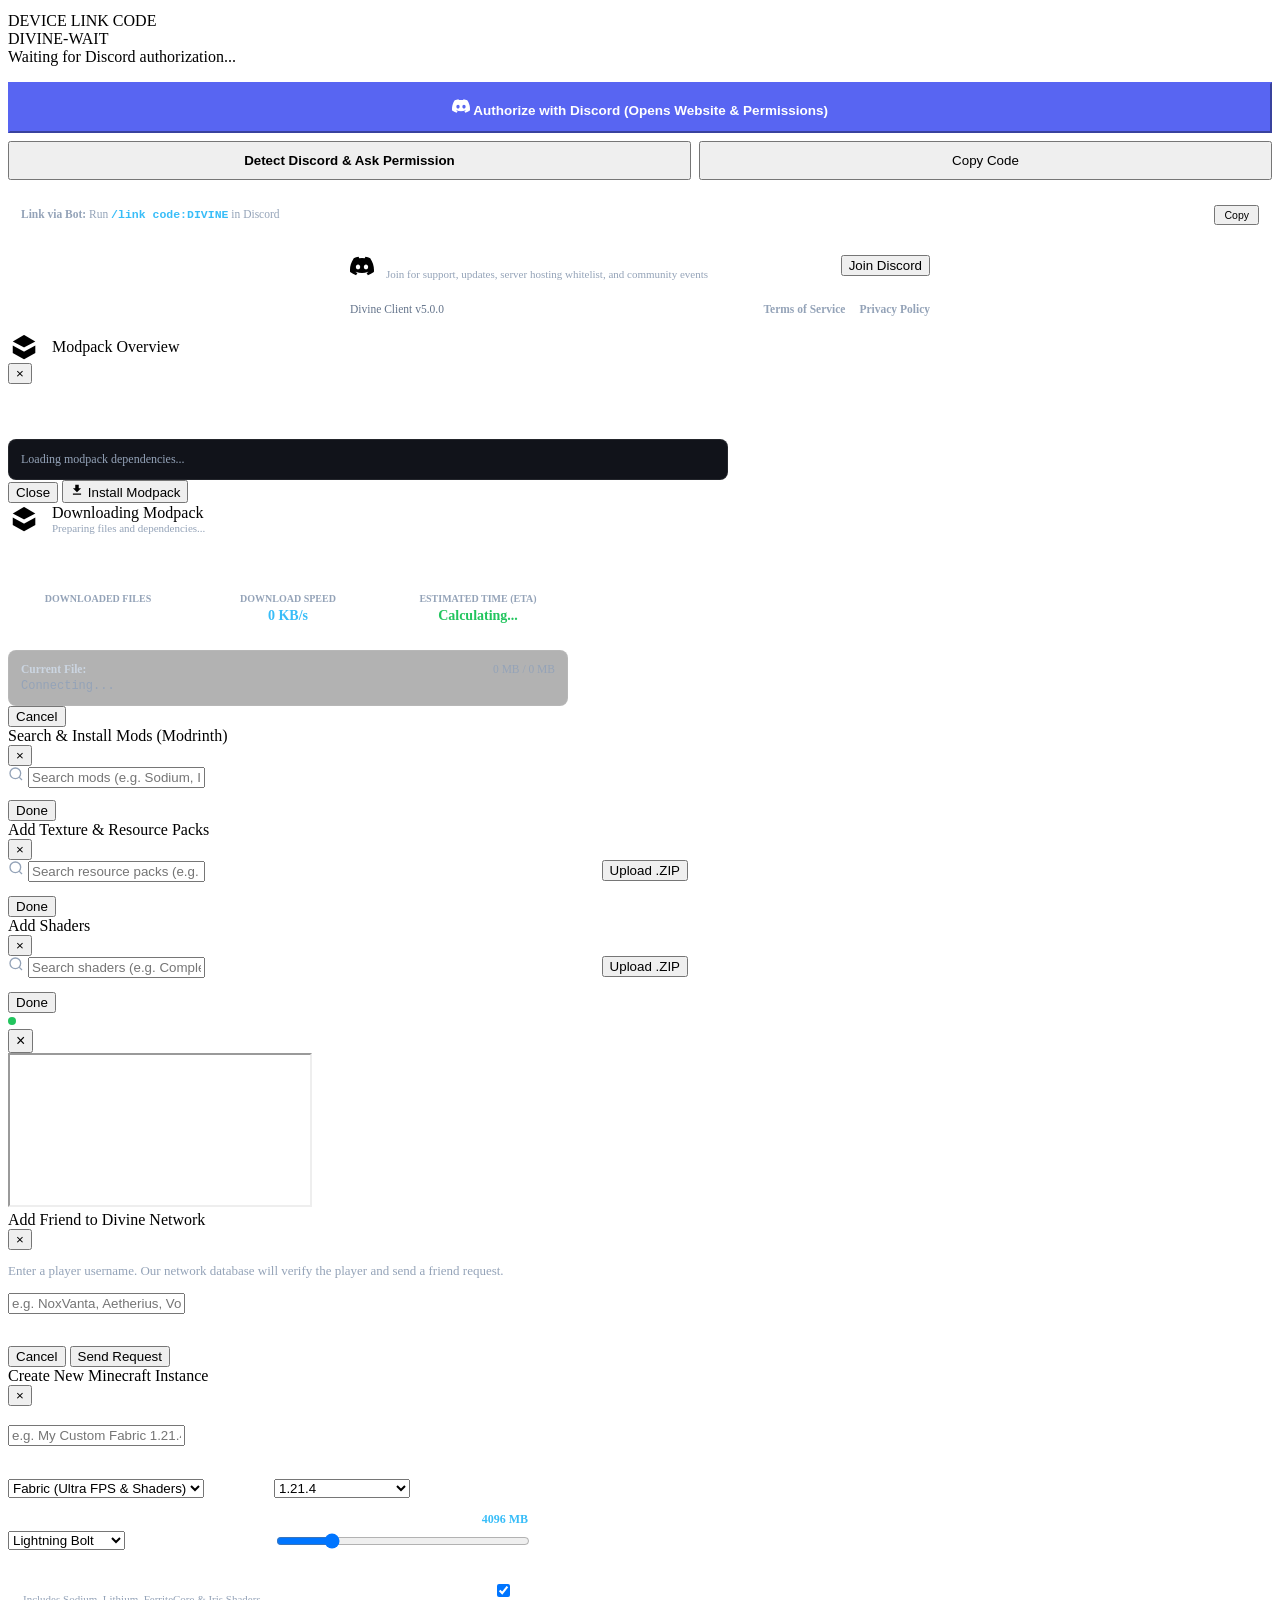
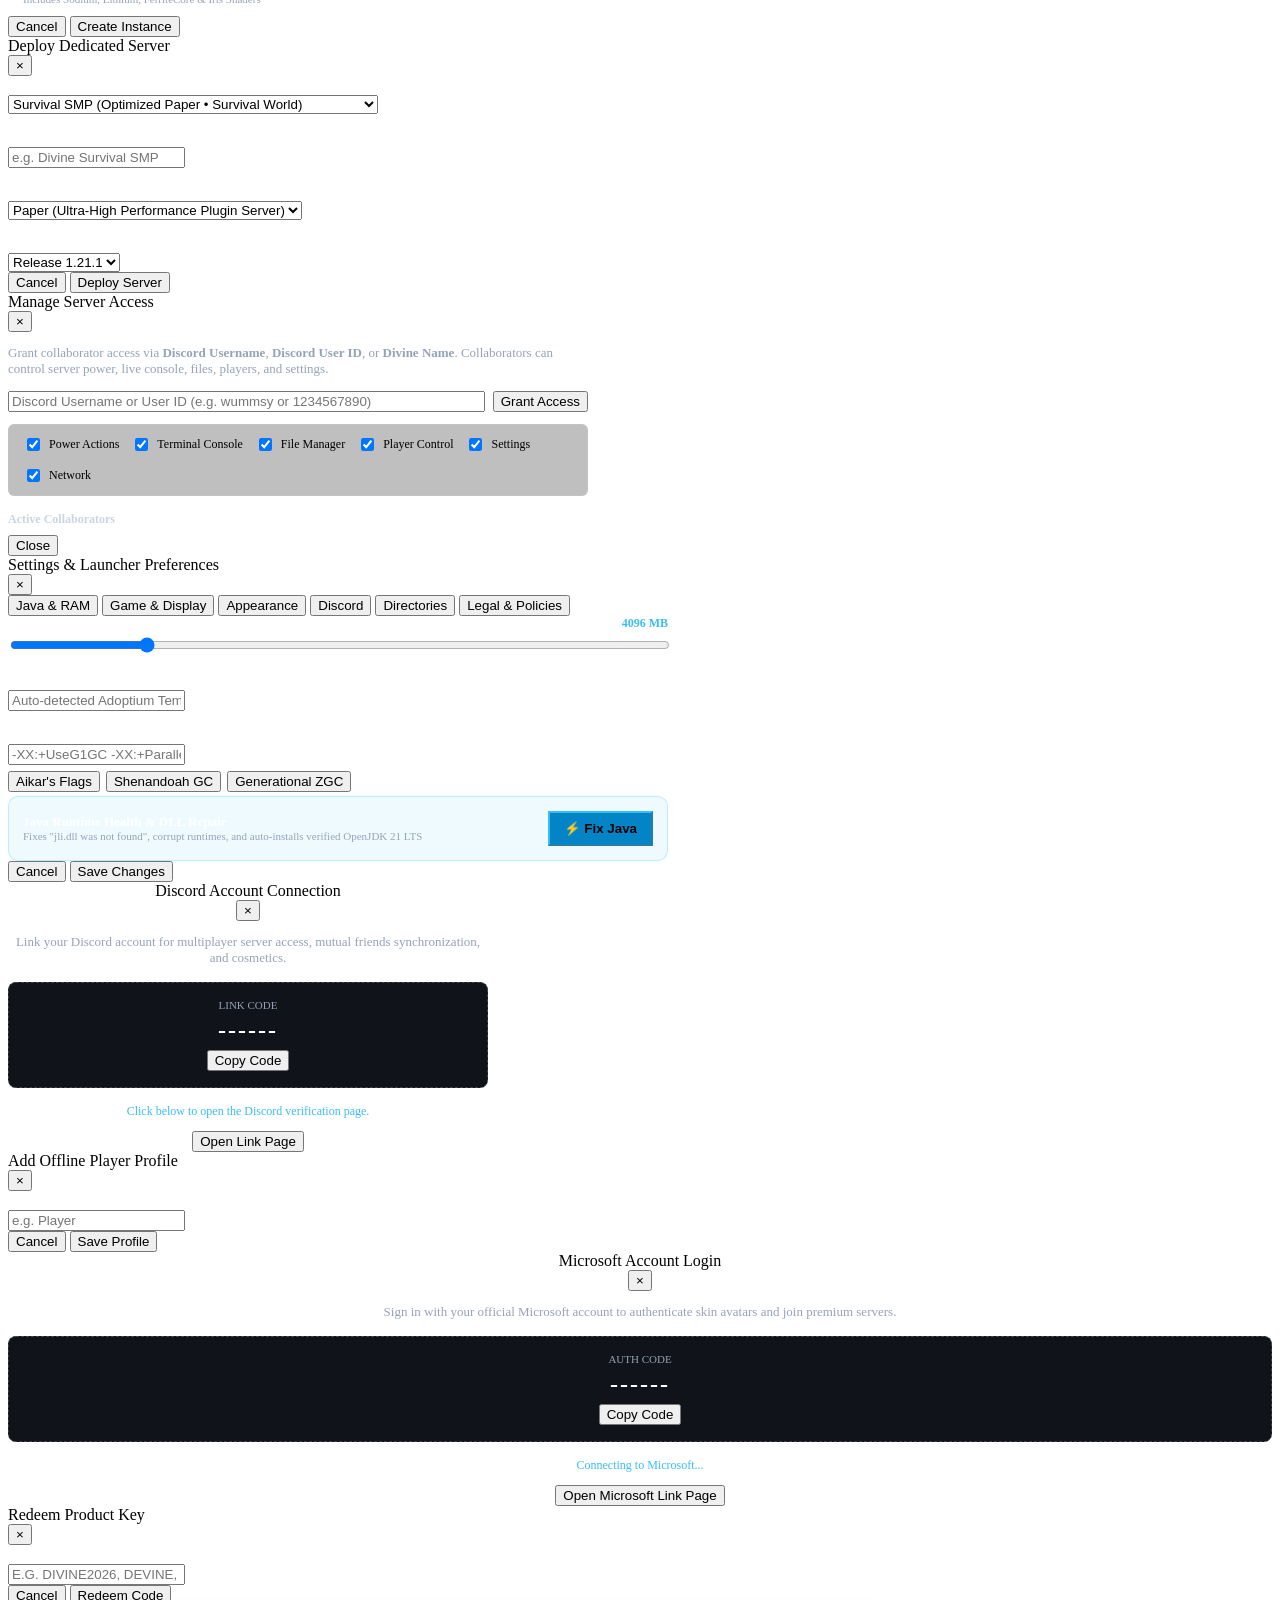
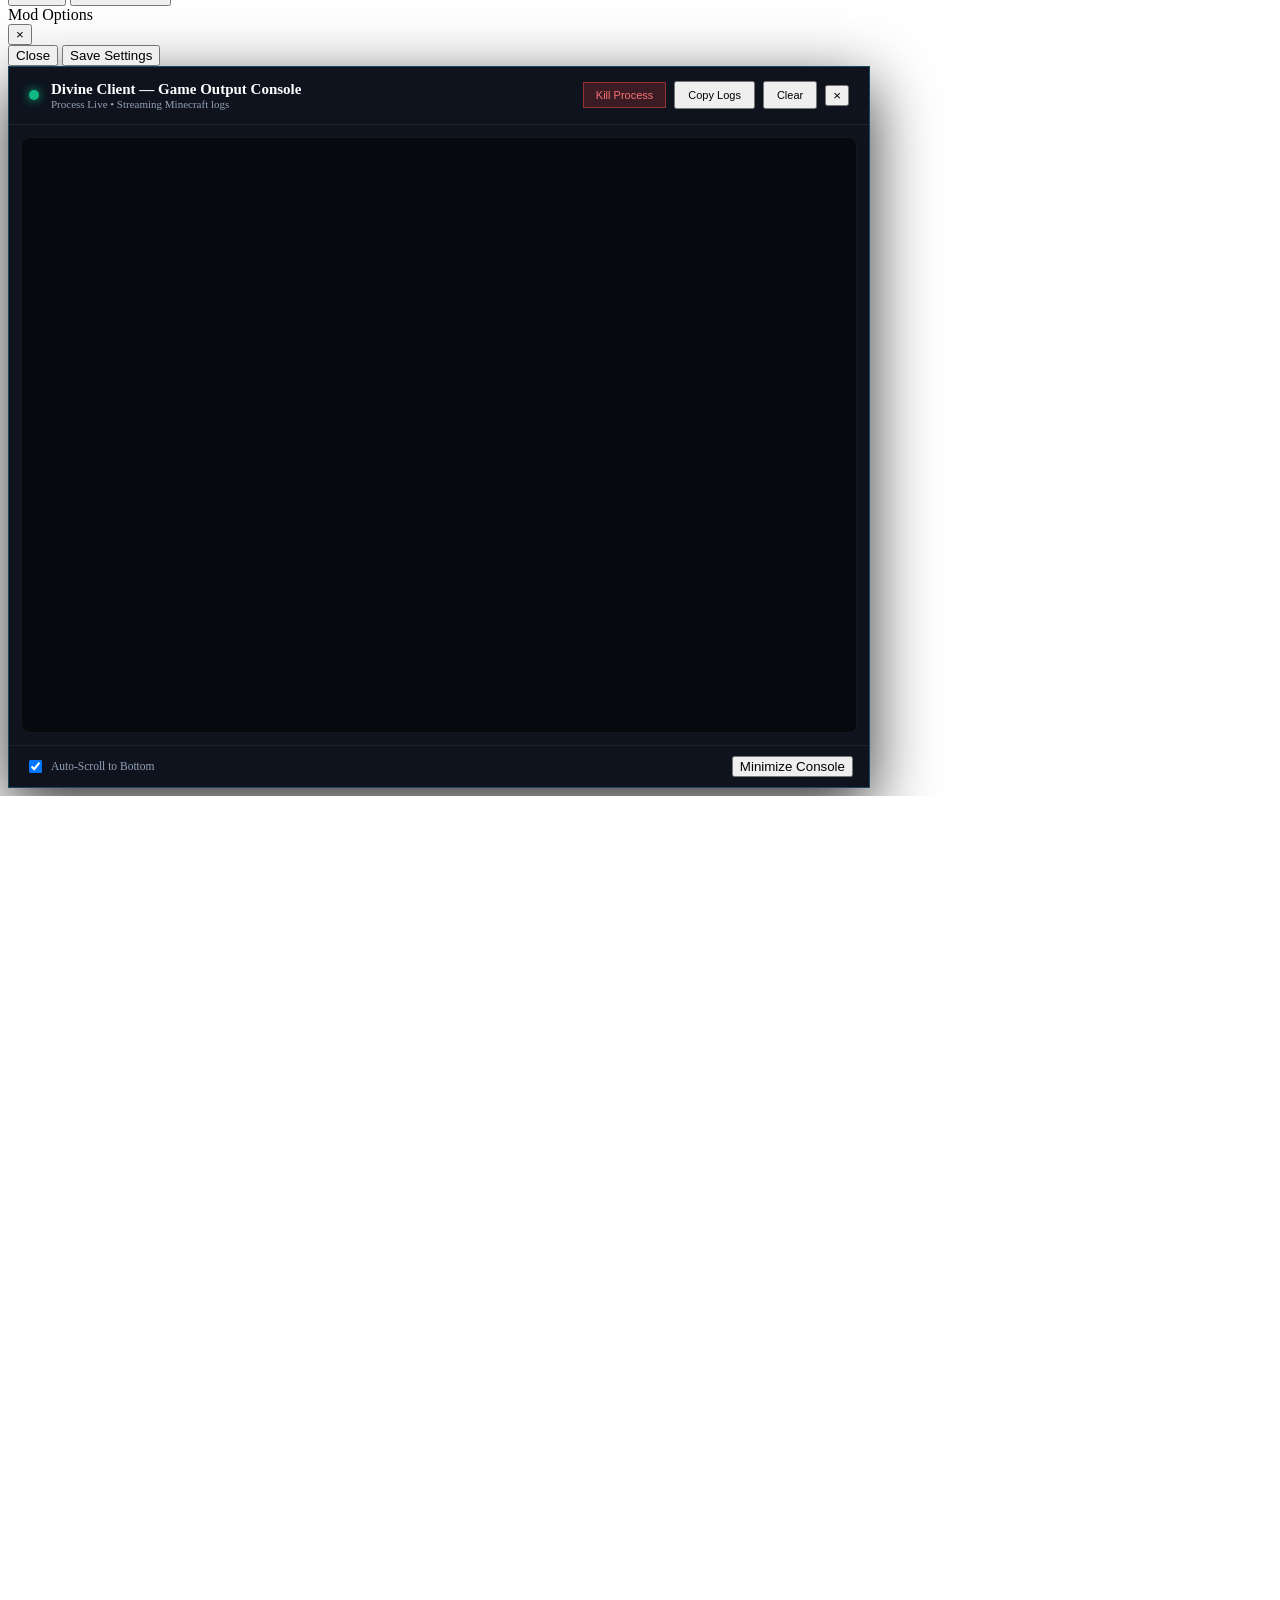
==== commit 2f54340d: "Add executable builders and server template provisioning system" ====
--- a/divineclient/web/index.html
+++ b/divineclient/web/index.html
@@ -120,15 +120,7 @@
             <svg viewBox="0 0 24 24" fill="currentColor"><path d="M2 20h20v-4H2v4zm2-3h2v2H4v-2zM2 4v4h20V4H2zm4 3H4V5h2v2zm-4 7h20v-4H2v4zm2-3h2v2H4v-2z"/></svg>
           </button>
 
-          <!-- 5. Cloaks & Wardrobe -->
-          <button class="sidebar-nav-item" data-tab="cosmetics" onclick="switchTab('cosmetics')" data-tooltip="Cloaks &amp; Wardrobe">
-            <svg viewBox="0 0 24 24" fill="none" stroke="currentColor" stroke-width="2" stroke-linecap="round" stroke-linejoin="round">
-              <path d="M12 4a3 3 0 0 1 3 3c0 1.2-.7 2.2-1.7 2.7L21 16H3l7.7-6.3C9.7 9.2 9 8.2 9 7a3 3 0 0 1 3-3z"/>
-              <path d="M4 16v5a1 1 0 0 0 1 1h14a1 1 0 0 0 1-1v-5"/>
-            </svg>
-          </button>
-
-          <!-- 6. Friends & Social (Clean Native Network) -->
+          <!-- 5. Friends & Social (Clean Native Network) -->
           <button class="sidebar-nav-item" data-tab="friends" onclick="switchTab('friends')" data-tooltip="Friends &amp; Player Network">
             <svg viewBox="0 0 24 24" fill="currentColor"><path d="M16 11c1.66 0 2.99-1.34 2.99-3S17.66 5 16 5c-1.66 0-3 1.34-3 3s1.34 3 3 3zm-8 0c1.66 0 2.99-1.34 2.99-3S9.66 5 8 5C6.34 5 5 6.34 5 8s1.34 3 3 3zm0 2c-2.33 0-7 1.17-7 3.5V19h14v-2.5c0-2.33-4.67-3.5-7-3.5zm8 0c-.29 0-.62.02-.97.05 1.16.84 1.97 1.97 1.97 3.45V19h6v-2.5c0-2.33-4.67-3.5-7-3.5z"/></svg>
           </button>
@@ -472,55 +464,7 @@
           <div id="servers-cards-grid" style="display: grid; grid-template-columns: repeat(auto-fill, minmax(320px, 1fr)); gap: 16px;"></div>
         </div>
 
-        <!-- VIEW 5: CLOAKS & COSMETICS WARDROBE -->
-        <div class="view-pane" id="view-cosmetics">
-          <div style="display: flex; align-items: center; justify-content: space-between; margin-bottom: 20px; flex-wrap: wrap; gap: 12px;">
-            <div>
-              <h1 style="font-size: 24px; font-weight: 900; color: #ffffff;">Cloaks &amp; Wardrobe</h1>
-              <p style="font-size: 13px; color: #94a3b8;">Equip exclusive animated cloaks and nametag badges synced with your Divine account.</p>
-            </div>
-            <div style="display: flex; gap: 8px;">
-              <button class="btn btn-secondary" onclick="openInGameModMenu()">Open In-Game Wardrobe</button>
-              <button class="btn btn-primary" onclick="openCosmeticRedeemModal()">Redeem Promo Code</button>
-            </div>
-          </div>
-
-          <!-- Promo Codes Banner Card -->
-          <div class="card-panel" style="margin-bottom: 24px; background: linear-gradient(135deg, rgba(30, 41, 59, 0.85), rgba(15, 23, 42, 0.95)); border: 1px solid rgba(255,255,255,0.15); padding: 20px; border-radius: 12px;">
-            <div style="display: flex; align-items: center; justify-content: space-between; flex-wrap: wrap; gap: 16px;">
-              <div style="display: flex; align-items: center; gap: 14px;">
-                <div style="width: 44px; height: 44px; border-radius: 10px; background: rgba(255,255,255,0.1); display: flex; align-items: center; justify-content: center; border: 1px solid rgba(255,255,255,0.2);">
-                  <svg width="22" height="22" viewBox="0 0 24 24" fill="none" stroke="#ffffff" stroke-width="2"><rect x="3" y="8" width="18" height="13" rx="2"/><path d="M16 8V5a2 2 0 0 0-2-2h-4a2 2 0 0 0-2 2v3"/><line x1="12" y1="12" x2="12" y2="16"/></svg>
-                </div>
-                <div>
-                  <div style="font-size: 15px; font-weight: 900; color: #ffffff;">Redeemable Promo Codes &amp; Event Keys</div>
-                  <div style="font-size: 12px; color: #94a3b8;">Enter code <code style="background: rgba(255,255,255,0.1); padding: 2px 6px; border-radius: 4px; color: #ffffff;">BOOSTER2026</code> to unlock the Booster Cloak instantly.</div>
-                </div>
-              </div>
-              <div style="display: flex; gap: 8px;">
-                <input type="text" class="input-field" id="cosmetics-quick-code-input" placeholder="ENTER CODE (e.g. BOOSTER2026)" style="width: 240px; text-transform: uppercase; font-weight: 700;">
-                <button class="btn btn-primary" onclick="submitQuickRedeemCode()">Redeem</button>
-              </div>
-            </div>
-          </div>
-
-          <!-- Full Width Wardrobe Grid -->
-          <div>
-            <!-- Subtabs for Categories -->
-            <div class="cosmetics-category-pills" style="display: flex; gap: 8px; margin-bottom: 20px; flex-wrap: wrap;">
-              <button class="pill-btn active" onclick="filterCosmeticsCategory('all', this)">All Cosmetics</button>
-              <button class="pill-btn" onclick="filterCosmeticsCategory('cloaks', this)">Cloaks</button>
-              <button class="pill-btn" onclick="filterCosmeticsCategory('wings', this)">Wings</button>
-              <button class="pill-btn" onclick="filterCosmeticsCategory('halos', this)">Halos &amp; Headwear</button>
-              <button class="pill-btn" onclick="filterCosmeticsCategory('badges', this)">Nametag Badges</button>
-            </div>
-
-            <!-- Full Width Cosmetics Grid -->
-            <div id="cosmetics-items-grid" style="display: grid; grid-template-columns: repeat(auto-fill, minmax(280px, 1fr)); gap: 16px;"></div>
-          </div>
-        </div>
-
-        <!-- VIEW 6: FRIENDS & PLAYER NETWORK (NO DISCORD • DB-BACKED) -->
+        <!-- VIEW 5: FRIENDS & PLAYER NETWORK (NO DISCORD • DB-BACKED) -->
         <div class="view-pane" id="view-friends">
           <div class="friends-container">
             <div class="friends-topbar-actions">
@@ -1005,6 +949,17 @@
         <button class="icon-btn" onclick="closeModal('modal-create-server')">&times;</button>
       </div>
       <div class="modal-body" style="display: flex; flex-direction: column; gap: 14px;">
+        <div>
+          <label style="font-size: 12px; font-weight: 800; color: #ffffff; display: block; margin-bottom: 4px;">Server Preset / Template</label>
+          <select class="select-field" id="create-server-template" onchange="handleServerTemplateSelection(this.value)">
+            <option value="survival">Survival SMP (Optimized Paper • Survival World)</option>
+            <option value="creative">Creative World (Plots • Flight Enabled • Peaceful)</option>
+            <option value="lobby">Lobby &amp; Minigames Hub (Spawn Protection • Fast Join)</option>
+            <option value="hardcore">Hardcore Survival Realm (Hardcore 1-Life • Hard Difficulty)</option>
+            <option value="fabric">Fabric Modded Server (Server-Side Mods Support)</option>
+            <option value="custom">Custom Server (Blank Slate • Full Control)</option>
+          </select>
+        </div>
         <div>
           <label style="font-size: 12px; font-weight: 800; color: #ffffff; display: block; margin-bottom: 4px;">Server Name</label>
           <input type="text" class="input-field" id="create-server-name" placeholder="e.g. Divine Survival SMP">
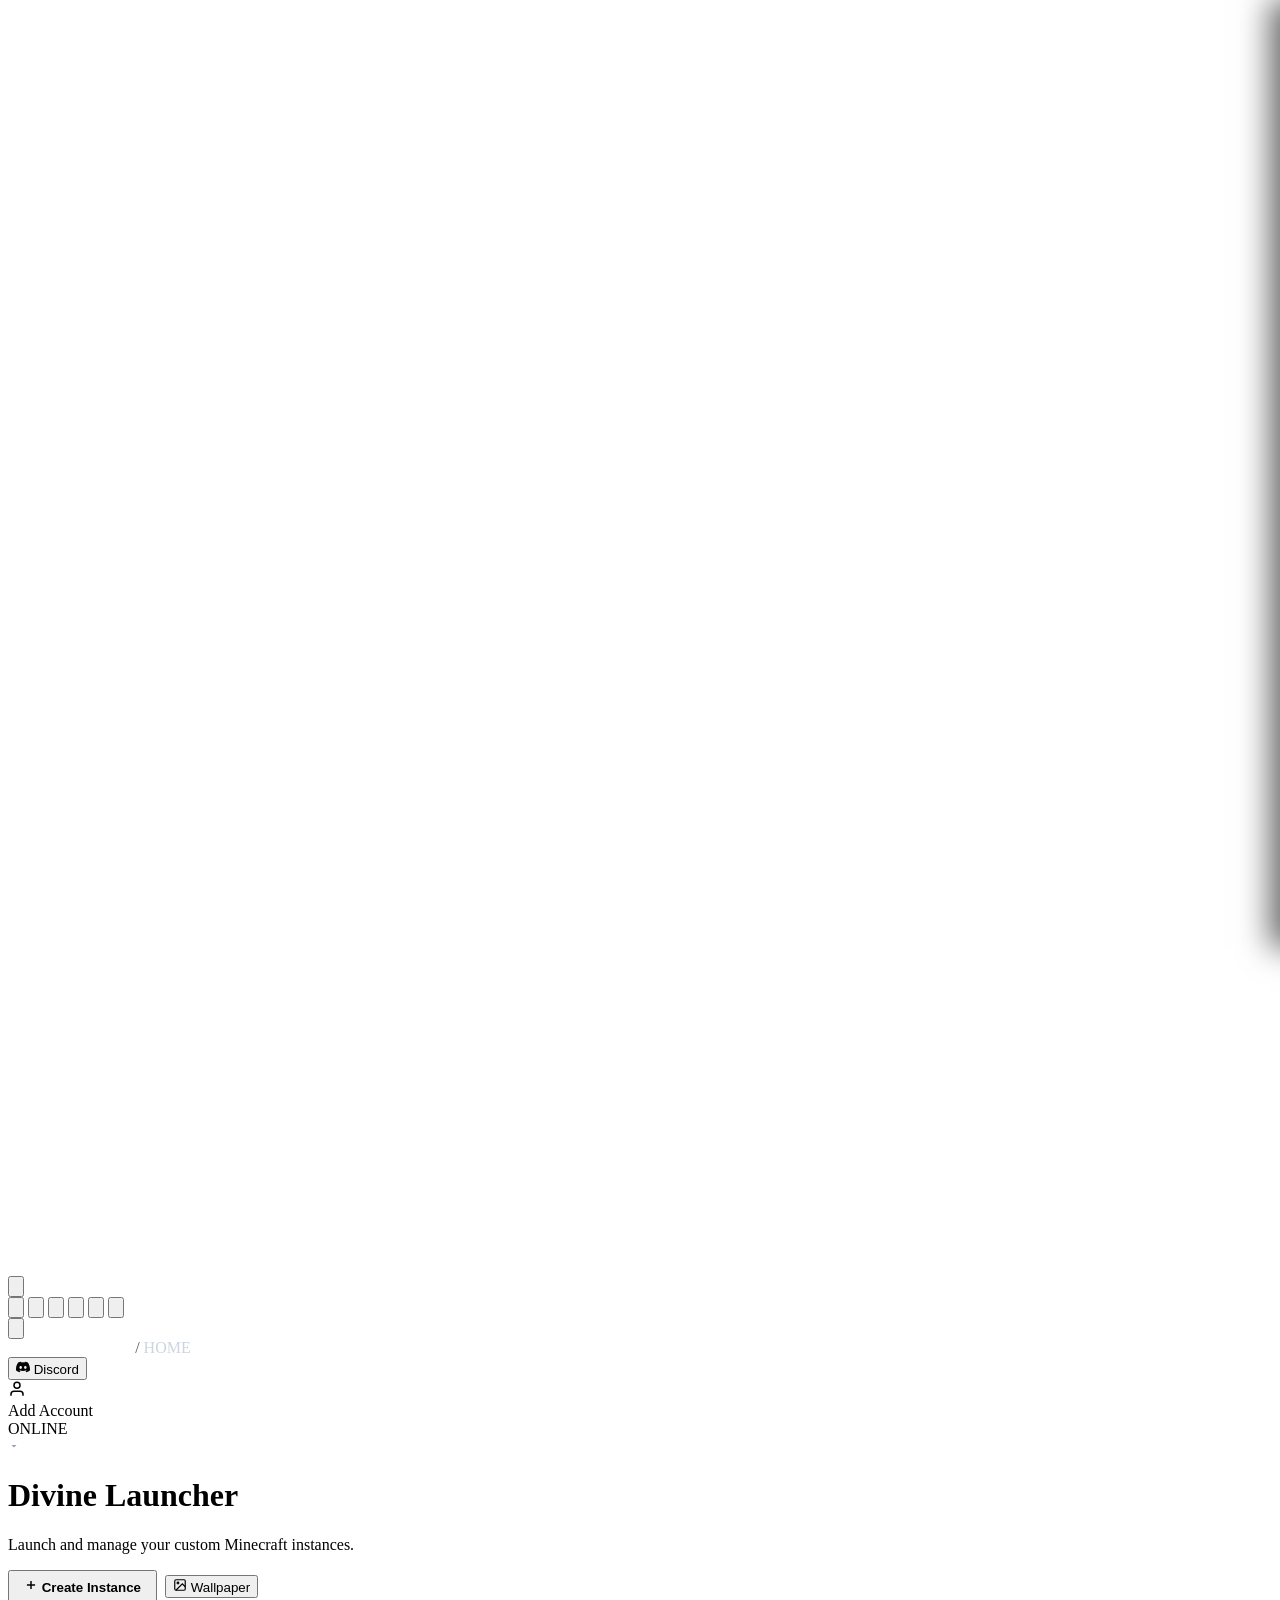
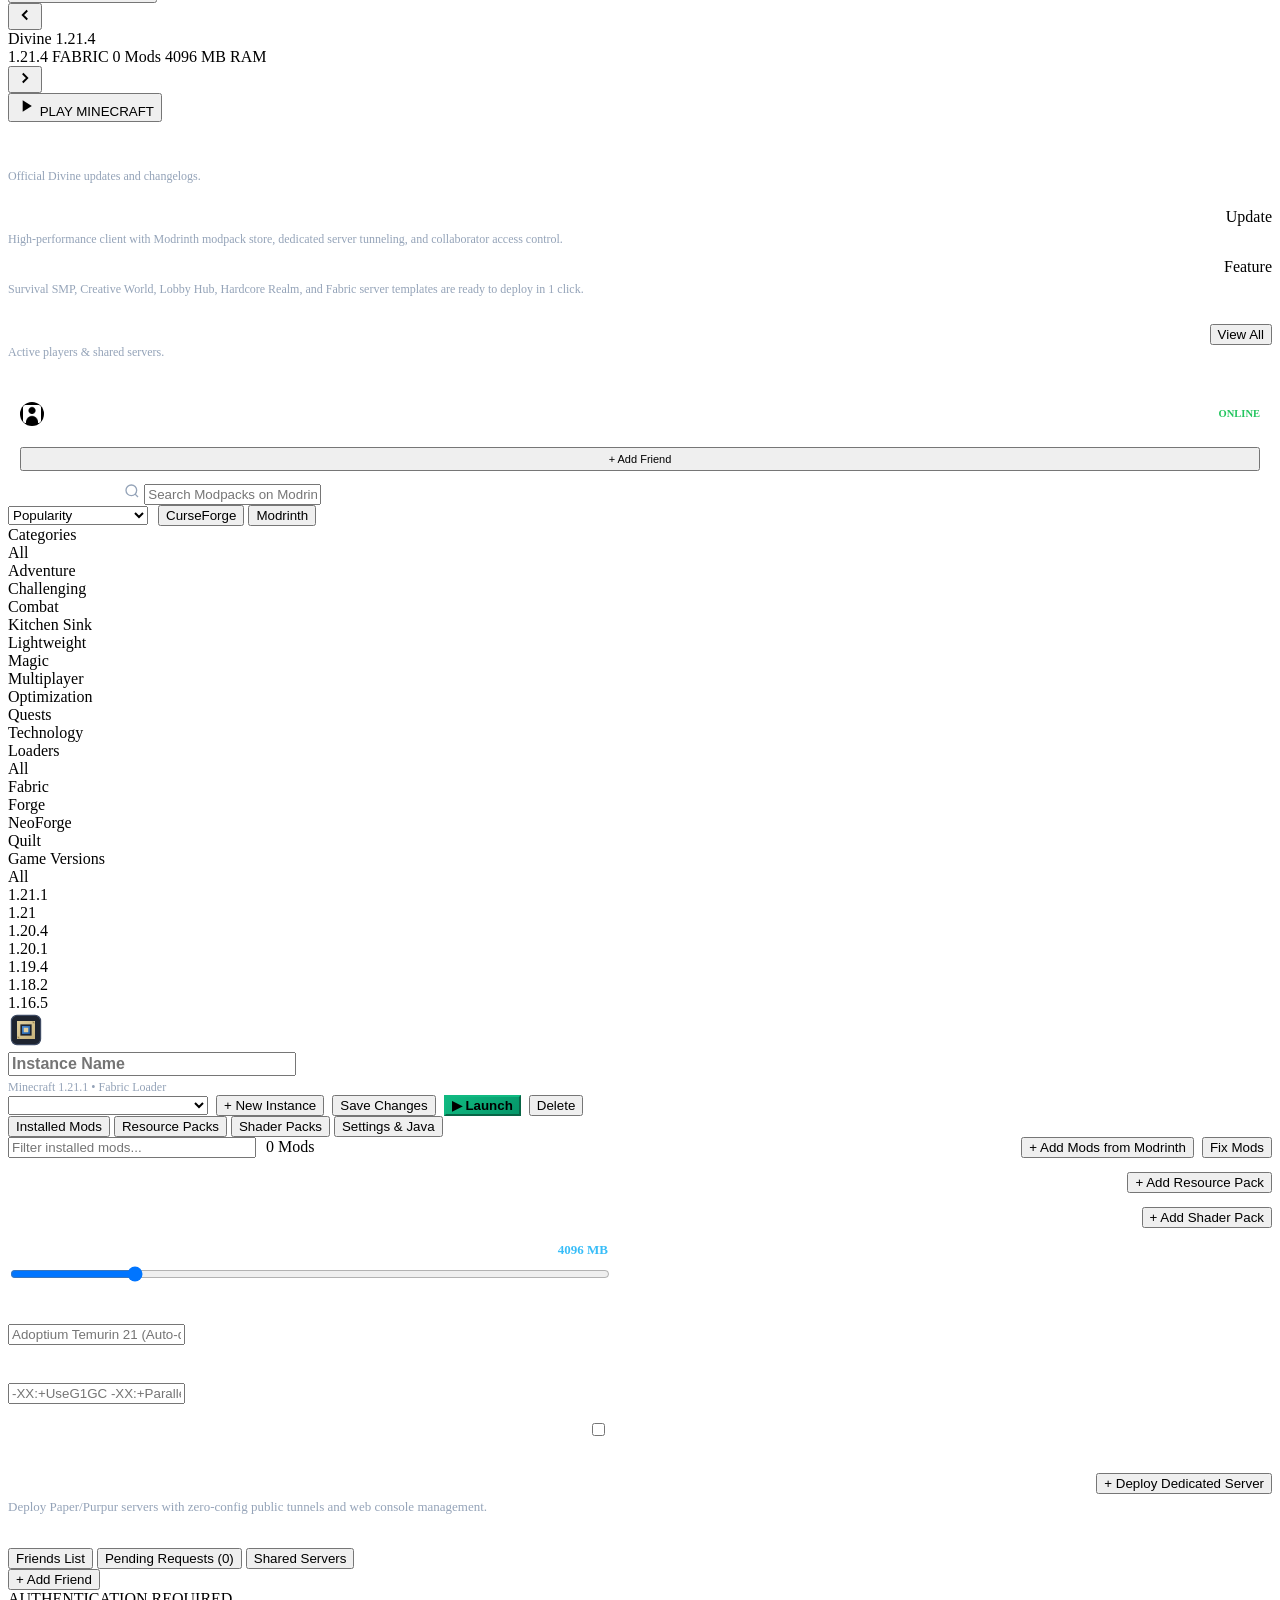
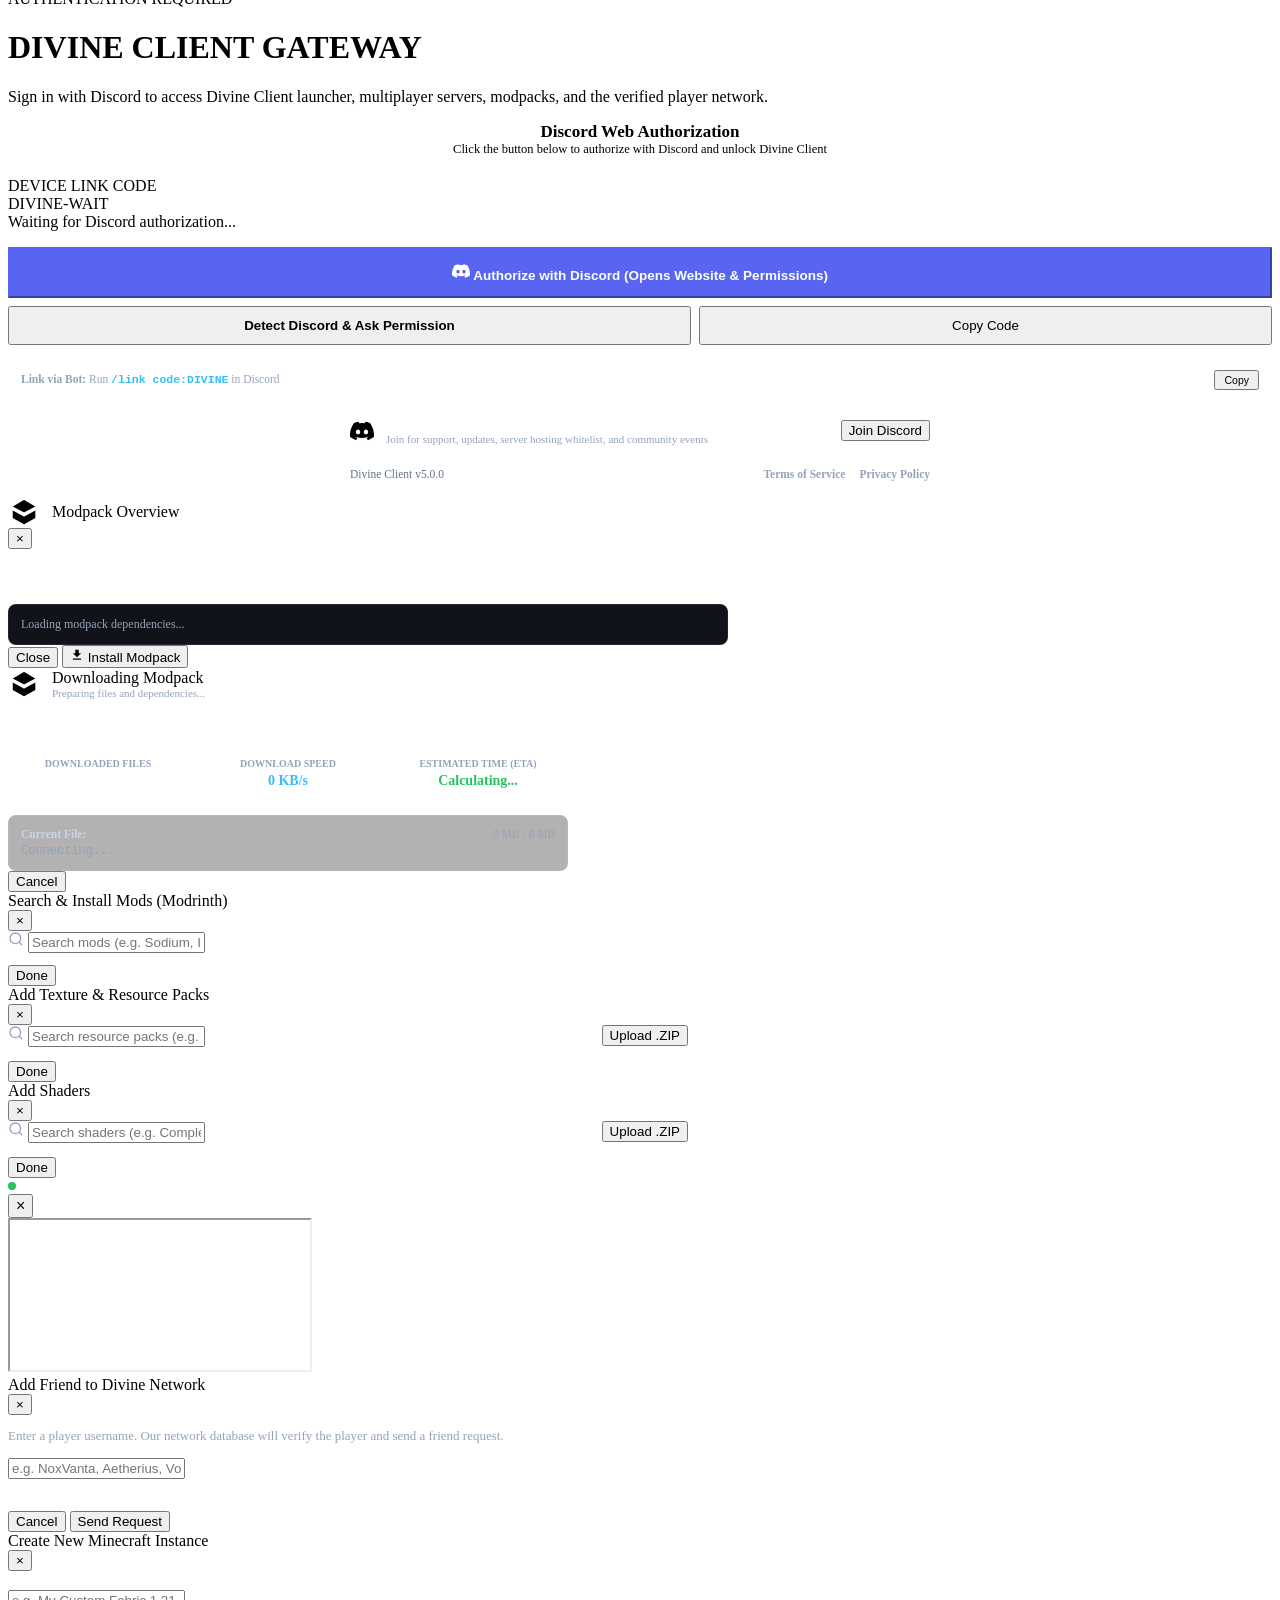
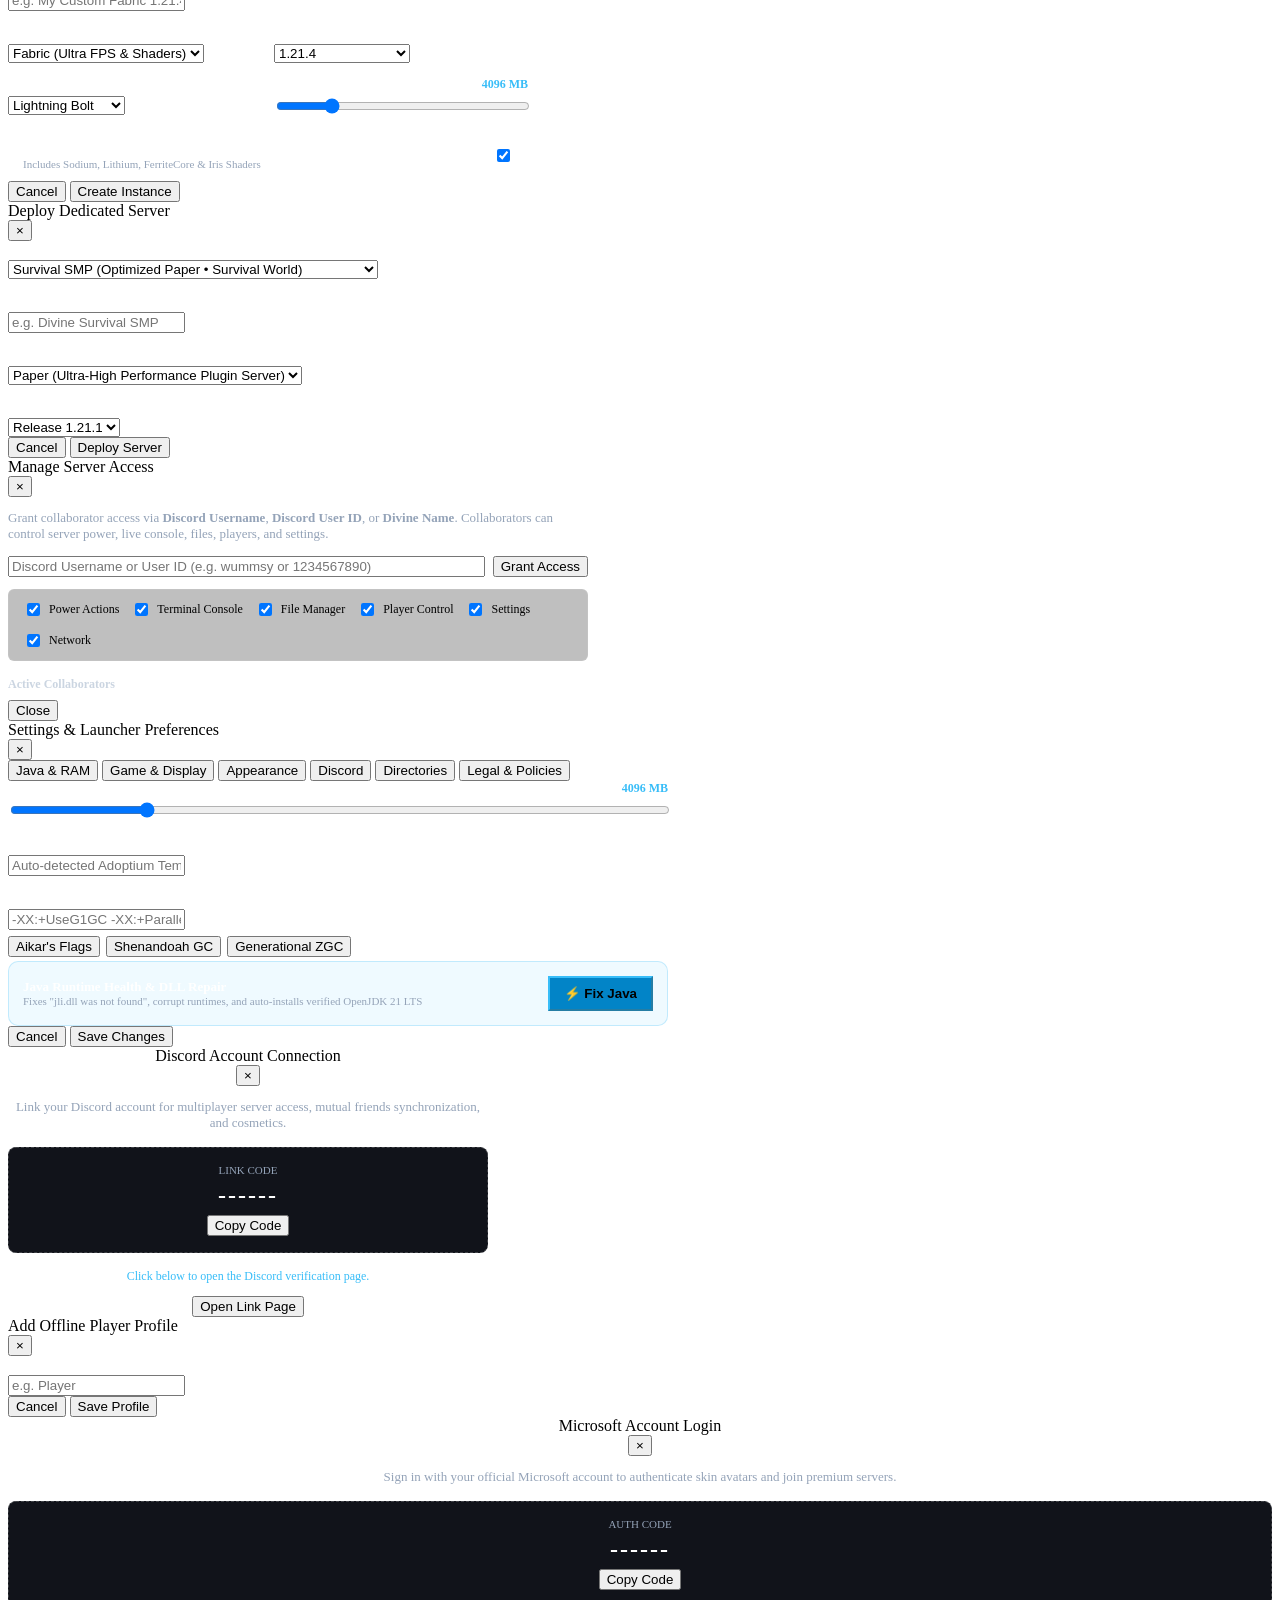
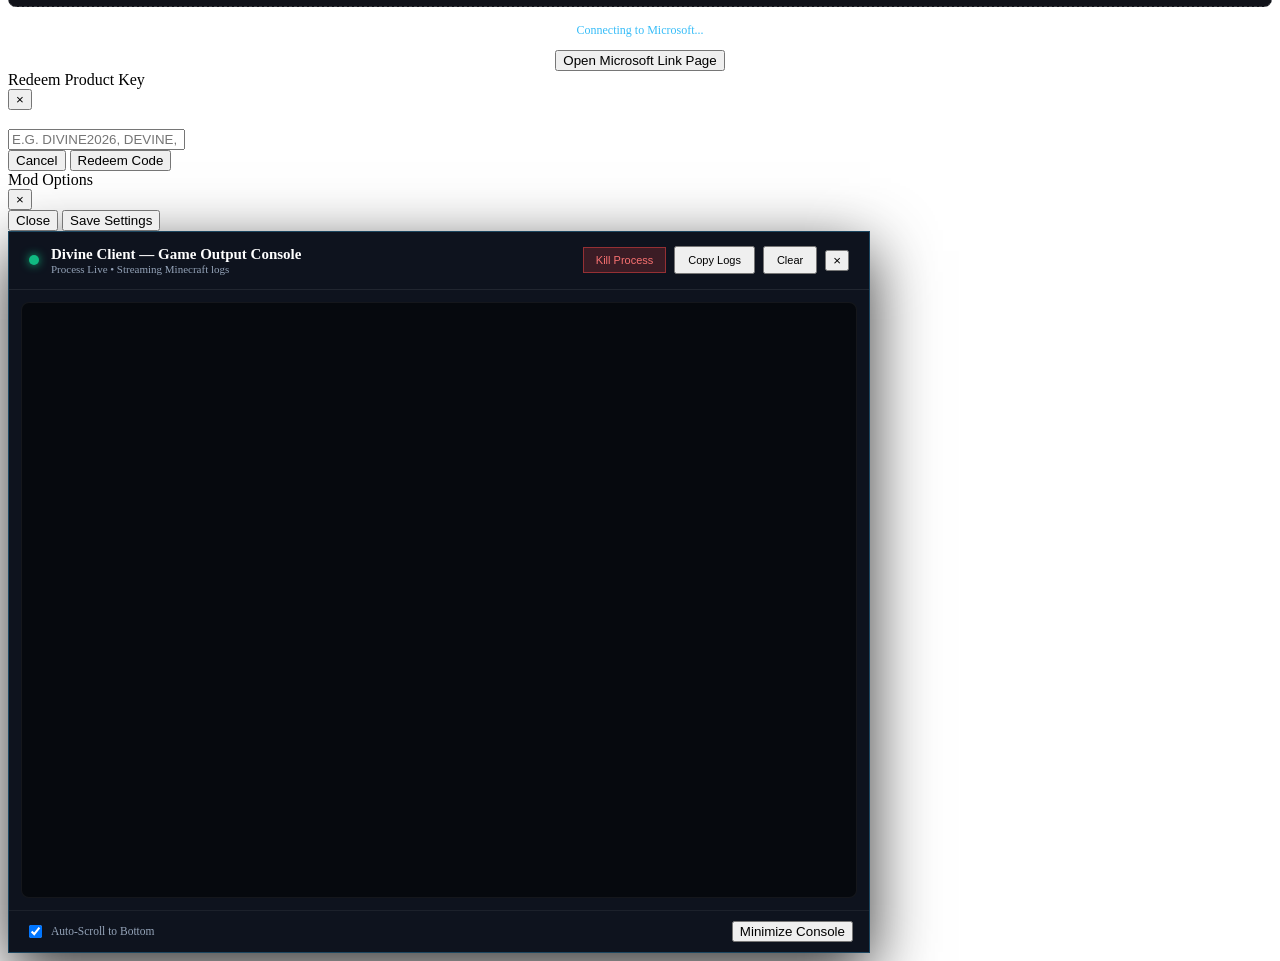
==== commit e913c672: "Switch to dedicated custom desktop window and pre-render active announcement cards" ====
--- a/divineclient/web/index.html
+++ b/divineclient/web/index.html
@@ -26,36 +26,6 @@
 </head>
 <body>
 
-  <!-- Full Windowless Startup Animation (Pure White Divine Sun Logo Only) -->
-  <div id="startup-gateway-screen" class="startup-splash-overlay" onclick="this.classList.add('fade-out'); setTimeout(() => { this.style.display='none'; }, 400);" title="Click anywhere to skip">
-    <div class="startup-stage-container">
-      <svg viewBox="0 0 256 256" class="startup-sun-svg">
-        <g class="spikes-layer">
-          <g transform="rotate(0 128 128)"><path d="M128,14 C144,40 146,72 134,94 Q128,98 124,92 C120,70 122,38 128,14 Z"/></g>
-          <g transform="rotate(45 128 128)"><path d="M128,14 C144,40 146,72 134,94 Q128,98 124,92 C120,70 122,38 128,14 Z"/></g>
-          <g transform="rotate(90 128 128)"><path d="M128,14 C144,40 146,72 134,94 Q128,98 124,92 C120,70 122,38 128,14 Z"/></g>
-          <g transform="rotate(135 128 128)"><path d="M128,14 C144,40 146,72 134,94 Q128,98 124,92 C120,70 122,38 128,14 Z"/></g>
-          <g transform="rotate(180 128 128)"><path d="M128,14 C144,40 146,72 134,94 Q128,98 124,92 C120,70 122,38 128,14 Z"/></g>
-          <g transform="rotate(225 128 128)"><path d="M128,14 C144,40 146,72 134,94 Q128,98 124,92 C120,70 122,38 128,14 Z"/></g>
-          <g transform="rotate(270 128 128)"><path d="M128,14 C144,40 146,72 134,94 Q128,98 124,92 C120,70 122,38 128,14 Z"/></g>
-          <g transform="rotate(315 128 128)"><path d="M128,14 C144,40 146,72 134,94 Q128,98 124,92 C120,70 122,38 128,14 Z"/></g>
-        </g>
-        <circle class="ring" cx="128" cy="128" r="58"/>
-        <circle class="core" cx="128" cy="128" r="34"/>
-      </svg>
-    </div>
-  </div>
-  <script>
-    // Failsafe auto-dismiss timer in case scripts are slow or interrupted
-    setTimeout(function() {
-      var s = document.getElementById("startup-gateway-screen");
-      if (s && !s.classList.contains("fade-out")) {
-        s.classList.add("fade-out");
-        setTimeout(function() { s.style.display = "none"; }, 500);
-      }
-    }, 2000);
-  </script>
-
   <!-- Background Watermark Logo -->
   <svg class="app-background-watermark" viewBox="0 0 256 256">
     <g fill="#ffffff">
@@ -207,11 +177,11 @@
 
                 <!-- Instance Metadata (Animated Slide Transitions) -->
                 <div class="slider-instance-info" id="hero-slider-info-box">
-                  <div class="slider-instance-name" id="hero-slider-name">Divine Fabulously Optimized</div>
+                  <div class="slider-instance-name" id="hero-slider-name">Divine 1.21.4</div>
                   <div class="slider-tags-row">
-                    <span class="badge-tag version" id="hero-slider-version">1.21.1</span>
+                    <span class="badge-tag version" id="hero-slider-version">1.21.4</span>
                     <span class="badge-tag loader" id="hero-slider-loader">FABRIC</span>
-                    <span class="badge-tag mods" id="hero-slider-mods">48 Mods</span>
+                    <span class="badge-tag mods" id="hero-slider-mods">0 Mods</span>
                     <span class="badge-tag" id="hero-slider-ram">4096 MB RAM</span>
                   </div>
                   <!-- Slider Indicator Dots -->
@@ -242,7 +212,22 @@
                   <p style="font-size: 12px; color: #94a3b8;">Official Divine updates and changelogs.</p>
                 </div>
               </div>
-              <div id="news-grid" style="display: flex; flex-direction: column; gap: 10px;"></div>
+              <div id="news-grid" style="display: flex; flex-direction: column; gap: 10px;">
+                <div class="news-card">
+                  <div style="display: flex; align-items: center; justify-content: space-between; margin-bottom: 4px;">
+                    <span style="font-size: 13.5px; font-weight: 800; color: #ffffff;">Divine Client v5.0.0 Release</span>
+                    <span class="badge-tag">Update</span>
+                  </div>
+                  <div style="font-size: 12px; color: #94a3b8; line-height: 1.5;">High-performance client with Modrinth modpack store, dedicated server tunneling, and collaborator access control.</div>
+                </div>
+                <div class="news-card">
+                  <div style="display: flex; align-items: center; justify-content: space-between; margin-bottom: 4px;">
+                    <span style="font-size: 13.5px; font-weight: 800; color: #ffffff;">Dedicated Server Templates</span>
+                    <span class="badge-tag">Feature</span>
+                  </div>
+                  <div style="font-size: 12px; color: #94a3b8; line-height: 1.5;">Survival SMP, Creative World, Lobby Hub, Hardcore Realm, and Fabric server templates are ready to deploy in 1 click.</div>
+                </div>
+              </div>
             </div>
 
             <!-- Right Column: Online Friends Quick Glance -->
@@ -255,7 +240,18 @@
                 <button class="btn btn-secondary btn-sm" onclick="switchTab('friends')">View All</button>
               </div>
               <div class="card-panel" style="padding: 12px;">
-                <div id="home-quick-friends-list" style="display: flex; flex-direction: column; gap: 8px;"></div>
+                <div id="home-quick-friends-list" style="display: flex; flex-direction: column; gap: 8px;">
+                  <div style="display: flex; align-items: center; justify-content: space-between; padding: 6px 0;">
+                    <div style="display: flex; align-items: center; gap: 8px;">
+                      <img src="/assets/ui_account.png" style="width: 24px; height: 24px; border-radius: 50%;">
+                      <span style="font-size: 12.5px; font-weight: 700; color: #ffffff;">Divine Network</span>
+                    </div>
+                    <span style="font-size: 10.5px; color: #22c55e; font-weight: 700;">ONLINE</span>
+                  </div>
+                  <div style="text-align: center; padding-top: 6px; border-top: 1px solid rgba(255, 255, 255, 0.06);">
+                    <button class="btn btn-secondary btn-sm" onclick="openModal('modal-add-friend')" style="font-size: 11px; padding: 4px 12px; width: 100%;">+ Add Friend</button>
+                  </div>
+                </div>
               </div>
             </div>
           </div>
